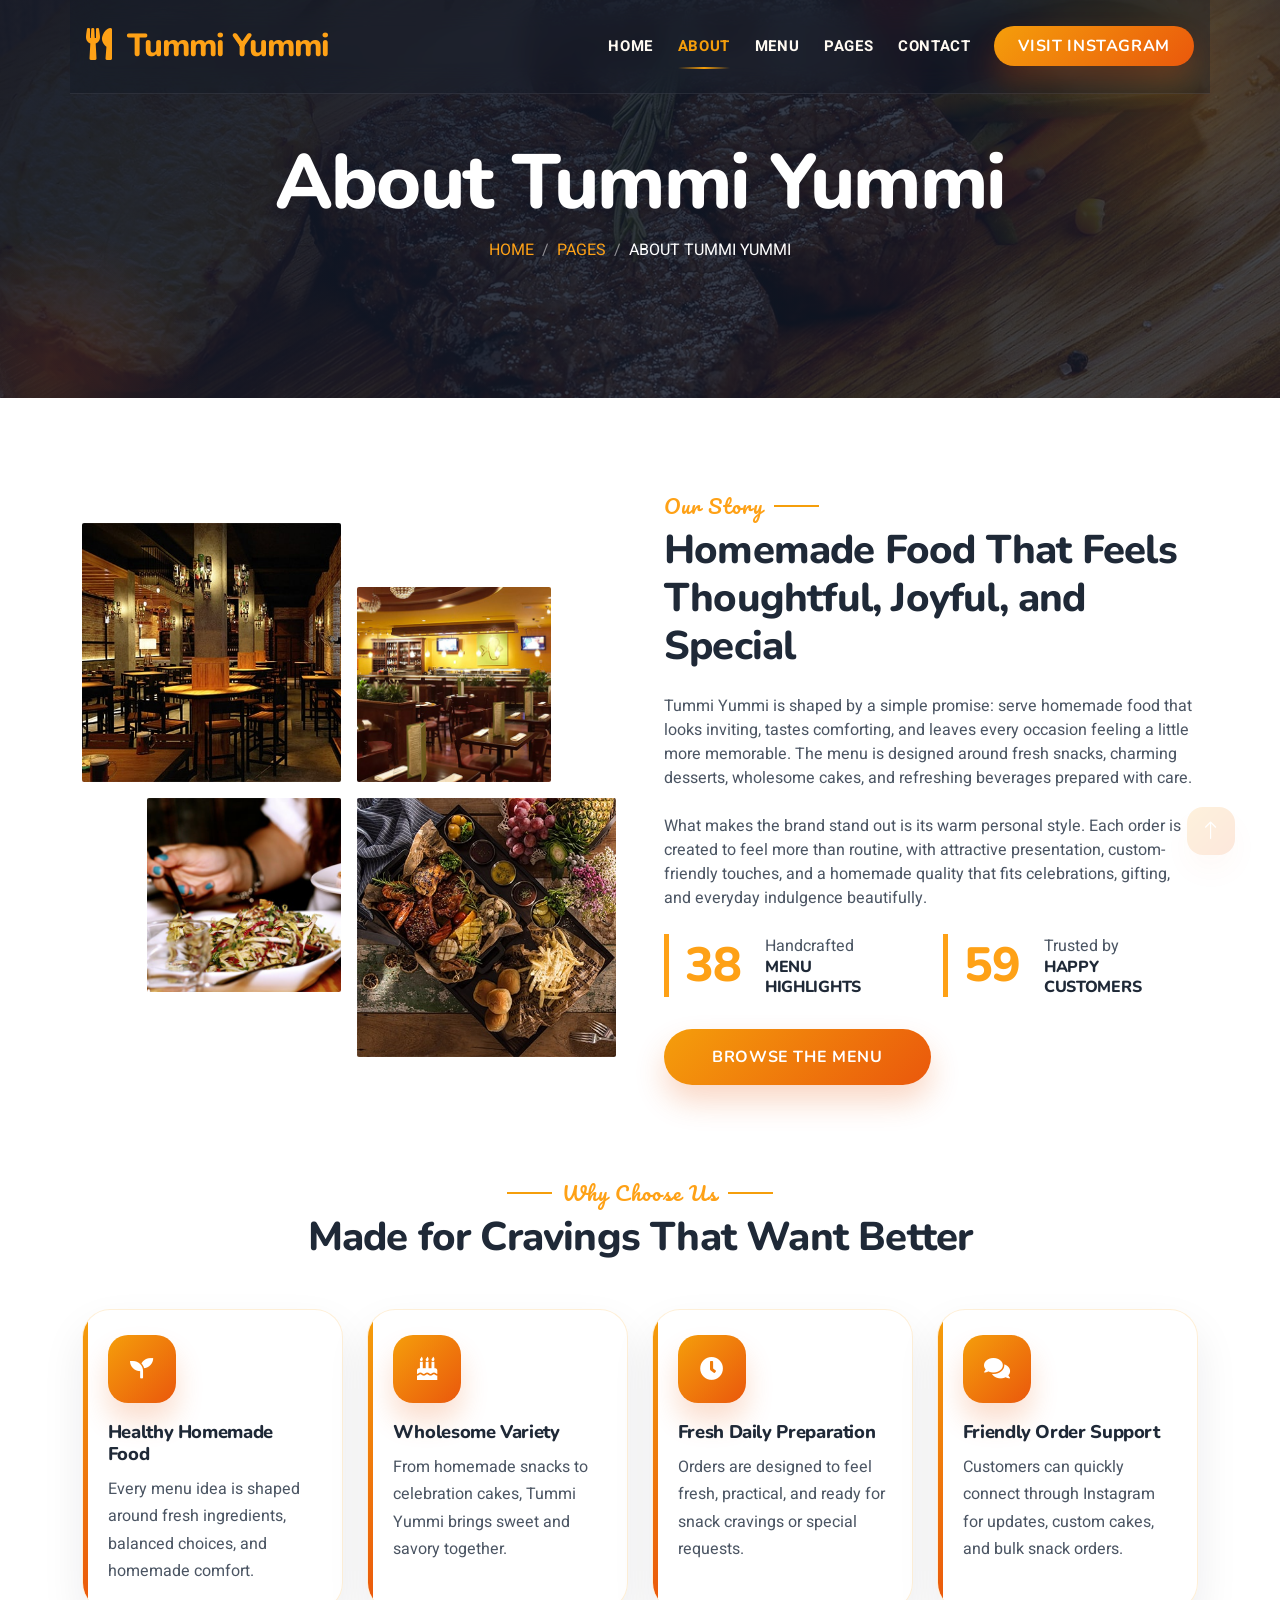
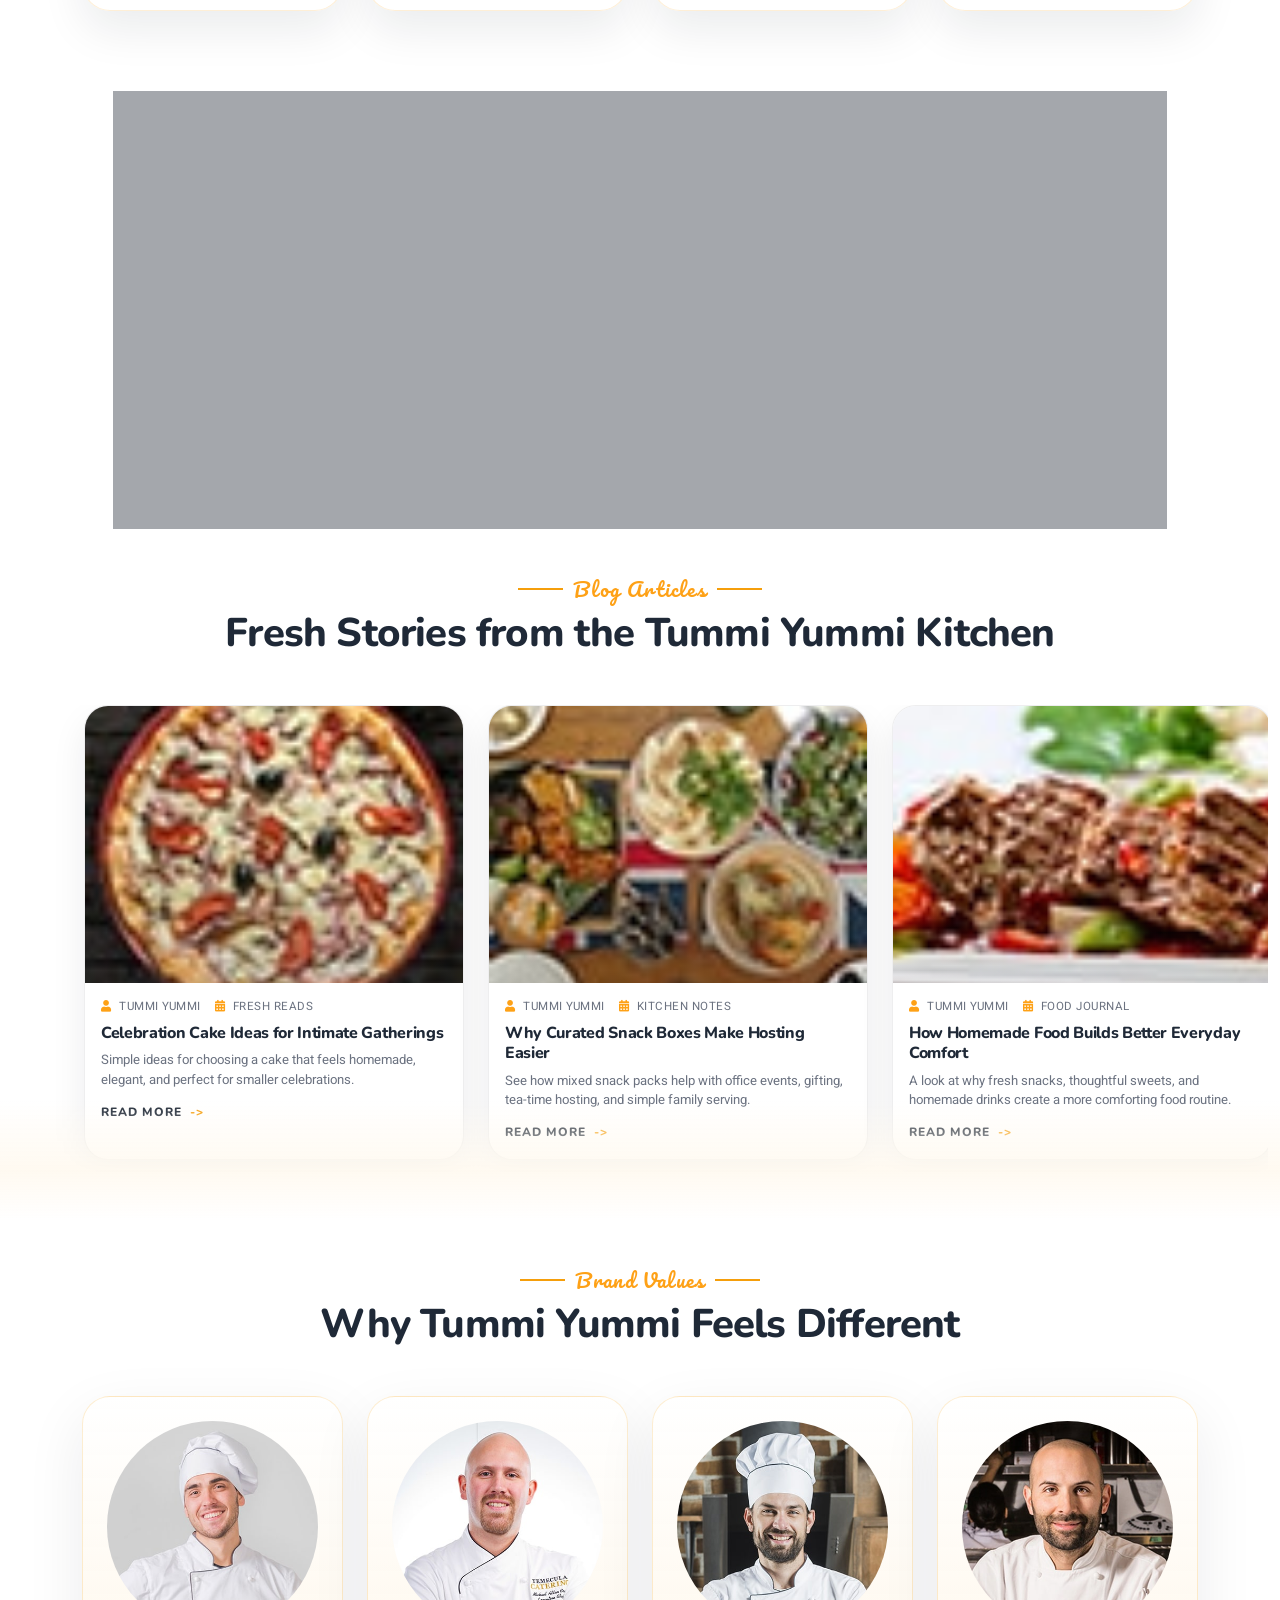
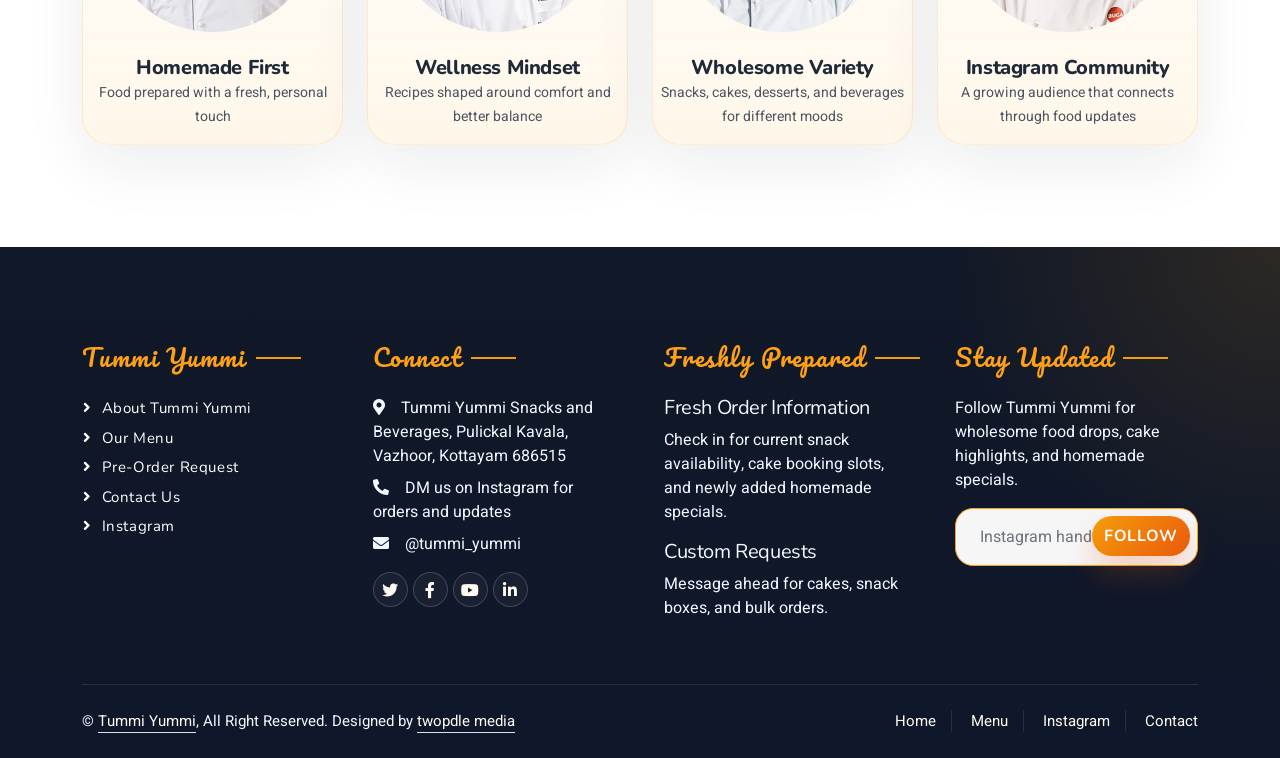
==== about.html @ 3600ad19 "first committttt" ====
<!DOCTYPE html>
<html lang="en">

<head>
    <meta charset="utf-8">
    <meta name="google-site-verification" content="vwtyDgSD_BCzmoB4q0GLX1WYpSVao-8hkB_82YYfafU" />
    <title>About Tummi Yummi | Healthy Homemade Food</title>
    <meta content="width=device-width, initial-scale=1.0" name="viewport">
    <meta content="Tummi Yummi, about, homemade snacks, wholesome cakes, desserts, beverages" name="keywords">
    <meta content="Learn more about Tummi Yummi and its focus on healthy homemade snacks, wholesome cakes, desserts, and beverages." name="description">

    <!-- Favicon -->
    <link href="img/favicon.ico" rel="icon">

    <!-- Google Web Fonts -->
    <link rel="preconnect" href="https://fonts.googleapis.com">
    <link rel="preconnect" href="https://fonts.gstatic.com" crossorigin>
    <link href="https://fonts.googleapis.com/css2?family=Heebo:wght@400;500;600&family=Nunito:wght@600;700;800&family=Pacifico&display=swap" rel="stylesheet">

    <!-- Icon Font Stylesheet -->
    <link href="https://cdnjs.cloudflare.com/ajax/libs/font-awesome/5.10.0/css/all.min.css" rel="stylesheet">
    <link href="https://cdn.jsdelivr.net/npm/bootstrap-icons@1.4.1/font/bootstrap-icons.css" rel="stylesheet">

    <!-- Libraries Stylesheet -->
    <link href="lib/animate/animate.min.css" rel="stylesheet">
    <link href="lib/tempusdominus/css/tempusdominus-bootstrap-4.min.css" rel="stylesheet" />

    <!-- Customized Bootstrap Stylesheet -->
    <link href="css/bootstrap.min.css" rel="stylesheet">

    <!-- Template Stylesheet -->
    <link href="css/style.css" rel="stylesheet">
</head>

<body>
    <div class="container-fluid bg-white p-0">
        <!-- Spinner Start -->
        <div id="spinner" class="show bg-white position-fixed translate-middle w-100 vh-100 top-50 start-50 d-flex align-items-center justify-content-center">
            <div class="spinner-border text-primary" style="width: 3rem; height: 3rem;" role="status">
                <span class="sr-only">Loading...</span>
            </div>
        </div>
        <!-- Spinner End -->


        <!-- Navbar & Hero Start -->
        <div class="container-fluid p-0">
            <div class="container position-relative p-0">
                <nav class="navbar navbar-expand-lg navbar-dark bg-dark p-3 py-lg-0">
                    <a href="" class="navbar-brand p-0">
                        <h1 class="text-primary m-0"><i class="fa fa-utensils me-3"></i>Tummi Yummi</h1>
                        <!-- <img src="img/logo.png" alt="Logo"> -->
                    </a>
                    <button class="navbar-toggler" type="button" data-bs-toggle="collapse" data-bs-target="#navbarCollapse">
                        <span class="fa fa-bars"></span>
                    </button>
                    <div class="collapse navbar-collapse" id="navbarCollapse">
                        <div class="navbar-nav ms-auto py-0 pe-4">
                            <a href="index.html" class="nav-item nav-link">Home</a>
                            <a href="about.html" class="nav-item nav-link active">About</a>
                            <a href="menu.html" class="nav-item nav-link">Menu</a>
                            <div class="nav-item dropdown">
                                <a href="#" class="nav-link dropdown-toggle" data-bs-toggle="dropdown">Pages</a>
                                <div class="dropdown-menu m-0">
                                    <a href="booking.html" class="dropdown-item">Pre-Order</a>
                                    <a href="team.html" class="dropdown-item">Brand Values</a>
                                </div>
                            </div>
                            <a href="contact.html" class="nav-item nav-link">Contact</a>
                        </div>
                        <a href="https://www.instagram.com/tummi_yummi/" class="btn btn-primary py-2 px-4">Visit Instagram</a>
                    </div>
                </nav>
            </div>

            <div class="container-fluid py-5 bg-dark hero-header mb-5">
                <div class="container text-center my-5 pt-5 pb-4">
                    <h1 class="display-3 text-white mb-3 animated slideInDown">About Tummi Yummi</h1>
                    <nav aria-label="breadcrumb">
                        <ol class="breadcrumb justify-content-center text-uppercase">
                            <li class="breadcrumb-item"><a href="#">Home</a></li>
                            <li class="breadcrumb-item"><a href="#">Pages</a></li>
                            <li class="breadcrumb-item text-white active" aria-current="page">About Tummi Yummi</li>
                        </ol>
                    </nav>
                </div>
            </div>
        </div>
        <!-- Navbar & Hero End -->


        <!-- About Start -->
        <div class="container-fluid py-5">
            <div class="container">
                <div class="row g-5 align-items-center">
                    <div class="col-lg-6">
                        <div class="row g-3">
                            <div class="col-6 text-start">
                                <img class="img-fluid rounded w-100 wow zoomIn" data-wow-delay="0.1s" src="img/about-1.jpg">
                            </div>
                            <div class="col-6 text-start">
                                <img class="img-fluid rounded w-75 wow zoomIn" data-wow-delay="0.3s" src="img/about-2.jpg" style="margin-top: 25%;">
                            </div>
                            <div class="col-6 text-end">
                                <img class="img-fluid rounded w-75 wow zoomIn" data-wow-delay="0.5s" src="img/about-3.jpg">
                            </div>
                            <div class="col-6 text-end">
                                <img class="img-fluid rounded w-100 wow zoomIn" data-wow-delay="0.7s" src="img/about-4.jpg">
                            </div>
                        </div>
                    </div>
                    <div class="col-lg-6">
                        <h5 class="section-title ff-secondary text-start text-primary fw-normal">Our Story</h5>
                        <h1 class="mb-4">Homemade Food That Feels Thoughtful, Joyful, and Special</h1>
                        <p class="mb-4">Tummi Yummi is shaped by a simple promise: serve homemade food that looks inviting, tastes comforting, and leaves every occasion feeling a little more memorable. The menu is designed around fresh snacks, charming desserts, wholesome cakes, and refreshing beverages prepared with care.</p>
                        <p class="mb-4">What makes the brand stand out is its warm personal style. Each order is created to feel more than routine, with attractive presentation, custom-friendly touches, and a homemade quality that fits celebrations, gifting, and everyday indulgence beautifully.</p>
                        <div class="row g-4 mb-4">
                            <div class="col-sm-6">
                                <div class="d-flex align-items-center border-start border-5 border-primary px-3">
                                    <h1 class="flex-shrink-0 display-5 text-primary mb-0" data-toggle="counter-up">121</h1>
                                    <div class="ps-4">
                                        <p class="mb-0">Handcrafted</p>
                                        <h6 class="text-uppercase mb-0">Menu Highlights</h6>
                                    </div>
                                </div>
                            </div>
                            <div class="col-sm-6">
                                <div class="d-flex align-items-center border-start border-5 border-primary px-3">
                                    <h1 class="flex-shrink-0 display-5 text-primary mb-0" data-toggle="counter-up">186</h1>
                                    <div class="ps-4">
                                        <p class="mb-0">Trusted by</p>
                                        <h6 class="text-uppercase mb-0">Happy Customers</h6>
                                    </div>
                                </div>
                            </div>
                        </div>
                        <a class="btn btn-primary py-3 px-5 mt-2" href="menu.html">Browse the Menu</a>
                    </div>
                </div>
            </div>
        </div>
        <!-- About End -->

        <!-- Why Choose Us Start -->
        <div class="container-fluid py-5 why-choose-section">
            <div class="container">
                <div class="text-center wow fadeInUp" data-wow-delay="0.1s">
                    <h5 class="section-title ff-secondary text-center text-primary fw-normal">Why Choose Us</h5>
                    <h1 class="mb-5">Made for Cravings That Want Better</h1>
                </div>
                <div class="row g-4">
                    <div class="col-lg-3 col-sm-6 wow fadeInUp" data-wow-delay="0.1s">
                        <div class="why-choose-card h-100">
                            <div class="why-choose-icon">
                                <i class="fa fa-seedling"></i>
                            </div>
                            <div class="why-choose-content">
                                <h5>Healthy Homemade Food</h5>
                                <p>Every menu idea is shaped around fresh ingredients, balanced choices, and homemade comfort.</p>
                            </div>
                        </div>
                    </div>
                    <div class="col-lg-3 col-sm-6 wow fadeInUp" data-wow-delay="0.3s">
                        <div class="why-choose-card h-100">
                            <div class="why-choose-icon">
                                <i class="fa fa-birthday-cake"></i>
                            </div>
                            <div class="why-choose-content">
                                <h5>Wholesome Variety</h5>
                                <p>From homemade snacks to celebration cakes, Tummi Yummi brings sweet and savory together.</p>
                            </div>
                        </div>
                    </div>
                    <div class="col-lg-3 col-sm-6 wow fadeInUp" data-wow-delay="0.5s">
                        <div class="why-choose-card h-100">
                            <div class="why-choose-icon">
                                <i class="fa fa-clock"></i>
                            </div>
                            <div class="why-choose-content">
                                <h5>Fresh Daily Preparation</h5>
                                <p>Orders are designed to feel fresh, practical, and ready for snack cravings or special requests.</p>
                            </div>
                        </div>
                    </div>
                    <div class="col-lg-3 col-sm-6 wow fadeInUp" data-wow-delay="0.7s">
                        <div class="why-choose-card h-100">
                            <div class="why-choose-icon">
                                <i class="fa fa-comments"></i>
                            </div>
                            <div class="why-choose-content">
                                <h5>Friendly Order Support</h5>
                                <p>Customers can quickly connect through Instagram for updates, custom cakes, and bulk snack orders.</p>
                            </div>
                        </div>
                    </div>
                </div>
            </div>
        </div>
        <!-- Why Choose Us End -->

        <!-- Special Combo Start -->
        <div class="container-fluid combo-spotlight py-5">
            <div class="container py-5">
                <div class="combo-spotlight-panel text-center wow fadeInUp" data-wow-delay="0.1s">
                    <span class="combo-kicker">Special Kombo Pack</span>
                    <h2>Special Combo Offers</h2>
                    <p>Discover curated homemade combo offers with snacks, desserts, and refreshing pairings designed for easier ordering, better value, and beautifully served sharing moments.</p>
                    <div class="combo-actions">
                        <a class="btn btn-primary py-3 px-5" href="booking.html">Shop Combo Packs</a>
                        <a class="btn combo-outline-btn py-3 px-5" href="menu.html">Explore Menu</a>
                    </div>
                </div>
            </div>
        </div>
        <!-- Special Combo End -->

        <!-- Blog Start -->
        <div class="container-fluid py-5 blog-showcase">
            <div class="container">
                <div class="text-center wow fadeInUp" data-wow-delay="0.1s">
                    <h5 class="section-title ff-secondary text-center text-primary fw-normal">Blog Articles</h5>
                    <h1 class="mb-5">Fresh Stories from the Tummi Yummi Kitchen</h1>
                </div>
            </div>
            <div class="blog-scroll wow fadeInUp" data-wow-delay="0.1s">
                <div class="blog-scroll-track">
                    <div class="blog-scroll-item">
                        <article class="blog-card">
                            <div class="blog-card-media">
                                <img src="img/menu-7.jpg" alt="Celebration cake ideas">
                            </div>
                            <div class="blog-card-content">
                                <div class="blog-meta">
                                    <span><i class="fa fa-user text-primary me-2"></i>Tummi Yummi</span>
                                    <span><i class="fa fa-calendar-alt text-primary me-2"></i>Fresh Reads</span>
                                </div>
                                <h3>Celebration Cake Ideas for Intimate Gatherings</h3>
                                <p>Simple ideas for choosing a cake that feels homemade, elegant, and perfect for smaller celebrations.</p>
                                <a href="contact.html">Read More</a>
                            </div>
                        </article>
                    </div>
                    <div class="blog-scroll-item">
                        <article class="blog-card">
                            <div class="blog-card-media">
                                <img src="img/menu-5.jpg" alt="Snack box inspiration">
                            </div>
                            <div class="blog-card-content">
                                <div class="blog-meta">
                                    <span><i class="fa fa-user text-primary me-2"></i>Tummi Yummi</span>
                                    <span><i class="fa fa-calendar-alt text-primary me-2"></i>Kitchen Notes</span>
                                </div>
                                <h3>Why Curated Snack Boxes Make Hosting Easier</h3>
                                <p>See how mixed snack packs help with office events, gifting, tea-time hosting, and simple family serving.</p>
                                <a href="booking.html">Read More</a>
                            </div>
                        </article>
                    </div>
                    <div class="blog-scroll-item">
                        <article class="blog-card">
                            <div class="blog-card-media">
                                <img src="img/menu-8.jpg" alt="Homemade food inspiration">
                            </div>
                            <div class="blog-card-content">
                                <div class="blog-meta">
                                    <span><i class="fa fa-user text-primary me-2"></i>Tummi Yummi</span>
                                    <span><i class="fa fa-calendar-alt text-primary me-2"></i>Food Journal</span>
                                </div>
                                <h3>How Homemade Food Builds Better Everyday Comfort</h3>
                                <p>A look at why fresh snacks, thoughtful sweets, and homemade drinks create a more comforting food routine.</p>
                                <a href="about.html">Read More</a>
                            </div>
                        </article>
                    </div>
                    <div class="blog-scroll-item">
                        <article class="blog-card">
                            <div class="blog-card-media">
                                <img src="img/menu-1.jpg" alt="Tea time snack ideas">
                            </div>
                            <div class="blog-card-content">
                                <div class="blog-meta">
                                    <span><i class="fa fa-user text-primary me-2"></i>Tummi Yummi</span>
                                    <span><i class="fa fa-calendar-alt text-primary me-2"></i>Tea Journal</span>
                                </div>
                                <h3>Tea-Time Snacks That Feel Homemade and Special</h3>
                                <p>Favorite snack ideas for evening cravings, light sharing, and simple homemade hosting.</p>
                                <a href="menu.html">Read More</a>
                            </div>
                        </article>
                    </div>
                    <div class="blog-scroll-item">
                        <article class="blog-card">
                            <div class="blog-card-media">
                                <img src="img/menu-3.jpg" alt="Dessert cup serving ideas">
                            </div>
                            <div class="blog-card-content">
                                <div class="blog-meta">
                                    <span><i class="fa fa-user text-primary me-2"></i>Tummi Yummi</span>
                                    <span><i class="fa fa-calendar-alt text-primary me-2"></i>Sweet Notes</span>
                                </div>
                                <h3>Serving Dessert Cups with a More Elegant Presentation</h3>
                                <p>Easy presentation ideas that make dessert cups feel polished for parties and gifting.</p>
                                <a href="contact.html">Read More</a>
                            </div>
                        </article>
                    </div>
                    <div class="blog-scroll-item">
                        <article class="blog-card">
                            <div class="blog-card-media">
                                <img src="img/menu-4.jpg" alt="Custom order planning">
                            </div>
                            <div class="blog-card-content">
                                <div class="blog-meta">
                                    <span><i class="fa fa-user text-primary me-2"></i>Tummi Yummi</span>
                                    <span><i class="fa fa-calendar-alt text-primary me-2"></i>Order Guide</span>
                                </div>
                                <h3>How to Plan a Custom Snack or Cake Order Smoothly</h3>
                                <p>What to share before ordering so flavors, quantities, and presentation all come together easily.</p>
                                <a href="booking.html">Read More</a>
                            </div>
                        </article>
                    </div>
                </div>
            </div>
        </div>
        <!-- Blog End -->


        <!-- Team Start -->
        <div class="container-fluid pt-5 pb-3">
            <div class="container">
                <div class="text-center wow fadeInUp" data-wow-delay="0.1s">
                    <h5 class="section-title ff-secondary text-center text-primary fw-normal">Brand Values</h5>
                    <h1 class="mb-5">Why Tummi Yummi Feels Different</h1>
                </div>
                <div class="row g-4">
                    <div class="col-lg-3 col-md-6 wow fadeInUp" data-wow-delay="0.1s">
                        <div class="team-item text-center rounded overflow-hidden">
                            <div class="rounded-circle overflow-hidden m-4">
                                <img class="img-fluid" src="img/team-1.jpg" alt="">
                            </div>
                            <h5 class="mb-0">Homemade First</h5>
                            <small>Food prepared with a fresh, personal touch</small>
                            <div class="d-flex justify-content-center mt-3">
                            <a class="btn btn-square btn-primary mx-1" href="https://www.instagram.com/tummi_yummi/"><i class="fab fa-facebook-f"></i></a>
                            <a class="btn btn-square btn-primary mx-1" href="https://www.instagram.com/tummi_yummi/"><i class="fab fa-twitter"></i></a>
                            <a class="btn btn-square btn-primary mx-1" href="https://www.instagram.com/tummi_yummi/"><i class="fab fa-instagram"></i></a>
                            </div>
                        </div>
                    </div>
                    <div class="col-lg-3 col-md-6 wow fadeInUp" data-wow-delay="0.3s">
                        <div class="team-item text-center rounded overflow-hidden">
                            <div class="rounded-circle overflow-hidden m-4">
                                <img class="img-fluid" src="img/team-2.jpg" alt="">
                            </div>
                            <h5 class="mb-0">Wellness Mindset</h5>
                            <small>Recipes shaped around comfort and better balance</small>
                            <div class="d-flex justify-content-center mt-3">
                            <a class="btn btn-square btn-primary mx-1" href="https://www.instagram.com/tummi_yummi/"><i class="fab fa-facebook-f"></i></a>
                            <a class="btn btn-square btn-primary mx-1" href="https://www.instagram.com/tummi_yummi/"><i class="fab fa-twitter"></i></a>
                            <a class="btn btn-square btn-primary mx-1" href="https://www.instagram.com/tummi_yummi/"><i class="fab fa-instagram"></i></a>
                            </div>
                        </div>
                    </div>
                    <div class="col-lg-3 col-md-6 wow fadeInUp" data-wow-delay="0.5s">
                        <div class="team-item text-center rounded overflow-hidden">
                            <div class="rounded-circle overflow-hidden m-4">
                                <img class="img-fluid" src="img/team-3.jpg" alt="">
                            </div>
                            <h5 class="mb-0">Wholesome Variety</h5>
                            <small>Snacks, cakes, desserts, and beverages for different moods</small>
                            <div class="d-flex justify-content-center mt-3">
                            <a class="btn btn-square btn-primary mx-1" href="https://www.instagram.com/tummi_yummi/"><i class="fab fa-facebook-f"></i></a>
                            <a class="btn btn-square btn-primary mx-1" href="https://www.instagram.com/tummi_yummi/"><i class="fab fa-twitter"></i></a>
                            <a class="btn btn-square btn-primary mx-1" href="https://www.instagram.com/tummi_yummi/"><i class="fab fa-instagram"></i></a>
                            </div>
                        </div>
                    </div>
                    <div class="col-lg-3 col-md-6 wow fadeInUp" data-wow-delay="0.7s">
                        <div class="team-item text-center rounded overflow-hidden">
                            <div class="rounded-circle overflow-hidden m-4">
                                <img class="img-fluid" src="img/team-4.jpg" alt="">
                            </div>
                            <h5 class="mb-0">Instagram Community</h5>
                            <small>A growing audience that connects through food updates</small>
                            <div class="d-flex justify-content-center mt-3">
                            <a class="btn btn-square btn-primary mx-1" href="https://www.instagram.com/tummi_yummi/"><i class="fab fa-facebook-f"></i></a>
                            <a class="btn btn-square btn-primary mx-1" href="https://www.instagram.com/tummi_yummi/"><i class="fab fa-twitter"></i></a>
                            <a class="btn btn-square btn-primary mx-1" href="https://www.instagram.com/tummi_yummi/"><i class="fab fa-instagram"></i></a>
                            </div>
                        </div>
                    </div>
                </div>
            </div>
        </div>
        <!-- Team End -->
        

        <!-- Footer Start -->
        <div class="container-fluid bg-dark text-light footer pt-5 mt-5 wow fadeIn" data-wow-delay="0.1s">
            <div class="container py-5">
                <div class="row g-5">
                    <div class="col-lg-3 col-md-6">
                        <h4 class="section-title ff-secondary text-start text-primary fw-normal mb-4">Tummi Yummi</h4>
                        <a class="btn btn-link" href="about.html">About Tummi Yummi</a>
                        <a class="btn btn-link" href="menu.html">Our Menu</a>
                        <a class="btn btn-link" href="booking.html">Pre-Order Request</a>
                        <a class="btn btn-link" href="contact.html">Contact Us</a>
                        <a class="btn btn-link" href="https://www.instagram.com/tummi_yummi/">Instagram</a>
                    </div>
                    <div class="col-lg-3 col-md-6">
                        <h4 class="section-title ff-secondary text-start text-primary fw-normal mb-4">Connect</h4>
                        <p class="mb-2"><i class="fa fa-map-marker-alt me-3"></i>Tummi Yummi Snacks and Beverages, Pulickal Kavala, Vazhoor, Kottayam 686515</p>
                        <p class="mb-2"><i class="fa fa-phone-alt me-3"></i>DM us on Instagram for orders and updates</p>
                        <p class="mb-2"><i class="fa fa-envelope me-3"></i>@tummi_yummi</p>
                        <div class="d-flex pt-2">
                            <a class="btn btn-outline-light btn-social" href=""><i class="fab fa-twitter"></i></a>
                            <a class="btn btn-outline-light btn-social" href=""><i class="fab fa-facebook-f"></i></a>
                            <a class="btn btn-outline-light btn-social" href=""><i class="fab fa-youtube"></i></a>
                            <a class="btn btn-outline-light btn-social" href=""><i class="fab fa-linkedin-in"></i></a>
                        </div>
                    </div>
                    <div class="col-lg-3 col-md-6">
                        <h4 class="section-title ff-secondary text-start text-primary fw-normal mb-4">Freshly Prepared</h4>
                        <h5 class="text-light fw-normal">Fresh Order Information</h5>
                        <p>Check in for current snack availability, cake booking slots, and newly added homemade specials.</p>
                        <h5 class="text-light fw-normal">Custom Requests</h5>
                        <p>Message ahead for cakes, snack boxes, and bulk orders.</p>
                    </div>
                    <div class="col-lg-3 col-md-6">
                        <h4 class="section-title ff-secondary text-start text-primary fw-normal mb-4">Stay Updated</h4>
                        <p>Follow Tummi Yummi for wholesome food drops, cake highlights, and homemade specials.</p>
                        <div class="position-relative mx-auto" style="max-width: 400px;">
                            <input class="form-control border-primary w-100 py-3 ps-4 pe-5" type="text" placeholder="Instagram handle">
                            <button type="button" class="btn btn-primary py-2 position-absolute top-0 end-0 mt-2 me-2">Follow</button>
                        </div>
                    </div>
                </div>
            </div>
            <div class="container">
                <div class="copyright">
                    <div class="row">
                        <div class="col-md-6 text-center text-md-start mb-3 mb-md-0">
                            &copy; <a class="border-bottom" href="#">Tummi Yummi</a>, All Right Reserved. 
							
							<!--/*** The author’s attribution link below must remain intact on your website. ***/-->
                            <!--/*** If you wish to remove this credit link, please purchase the Pro Version from https://htmlcodex.com . ***/-->
                            Designed by <a class="border-bottom" href="#">twopdle media</a>
                        </div>
                        <div class="col-md-6 text-center text-md-end">
                            <div class="footer-menu">
                                <a href="index.html">Home</a>
                                <a href="menu.html">Menu</a>
                                <a href="https://www.instagram.com/tummi_yummi/">Instagram</a>
                                <a href="contact.html">Contact</a>
                            </div>
                        </div>
                    </div>
                </div>
            </div>
        </div>
        <!-- Footer End -->


        <!-- Back to Top -->
        <a href="#" class="btn btn-lg btn-primary btn-lg-square back-to-top"><i class="bi bi-arrow-up"></i></a>
    </div>

    <!-- JavaScript Libraries -->
    <script src="https://code.jquery.com/jquery-3.4.1.min.js"></script>
    <script src="https://cdn.jsdelivr.net/npm/bootstrap@5.0.0/dist/js/bootstrap.bundle.min.js"></script>
    <script src="lib/wow/wow.min.js"></script>
    <script src="lib/easing/easing.min.js"></script>
    <script src="lib/waypoints/waypoints.min.js"></script>
    <script src="lib/counterup/counterup.min.js"></script>
    <script src="lib/tempusdominus/js/moment.min.js"></script>
    <script src="lib/tempusdominus/js/moment-timezone.min.js"></script>
    <script src="lib/tempusdominus/js/tempusdominus-bootstrap-4.min.js"></script>

    <!-- Template Javascript -->
    <script src="js/main.js"></script>
</body>

</html>
---- css/style.css ----
/********** Template CSS **********/
:root {
    --primary: #f59e0b;
    --primary-dark: #d97706;
    --secondary: #ea580c;
    --light: #fffaf2;
    --dark: #111827;
    --surface: #ffffff;
    --surface-soft: #fff6e7;
    --text: #4b5563;
    --heading: #1f2937;
    --border-soft: rgba(245, 158, 11, .18);
    --shadow-soft: 0 20px 60px rgba(17, 24, 39, .08);
    --shadow-card: 0 18px 45px rgba(17, 24, 39, .10);
}

body {
    font-family: 'Heebo', sans-serif;
    color: var(--text);
    background:
        radial-gradient(circle at top left, rgba(245, 158, 11, .10), transparent 28%),
        radial-gradient(circle at top right, rgba(234, 88, 12, .08), transparent 24%),
        linear-gradient(180deg, #fffdf8 0%, #fff9ef 100%);
}

h1, h2, h3, h4, h5, h6 {
    font-family: 'Nunito', sans-serif;
    color: var(--heading);
    letter-spacing: -.02em;
}

a {
    text-decoration: none;
}

.ff-secondary {
    font-family: 'Pacifico', cursive;
}

.fw-medium {
    font-weight: 600 !important;
}

.fw-semi-bold {
    font-weight: 700 !important;
}

.back-to-top {
    position: fixed;
    display: none;
    right: 45px;
    bottom: 45px;
    z-index: 99;
    border-radius: 18px;
    box-shadow: var(--shadow-card);
}

/*** Spinner ***/
#spinner {
    opacity: 0;
    visibility: hidden;
    transition: opacity .5s ease-out, visibility 0s linear .5s;
    z-index: 99999;
}

#spinner.show {
    transition: opacity .5s ease-out, visibility 0s linear 0s;
    visibility: visible;
    opacity: 1;
}


/*** Button ***/
.btn {
    font-family: 'Nunito', sans-serif;
    font-weight: 700;
    text-transform: uppercase;
    letter-spacing: .04em;
    transition: .35s ease;
    border-radius: 999px;
}

.btn.btn-primary,
.btn.btn-secondary {
    color: #FFFFFF;
    border: none;
    background: linear-gradient(135deg, var(--primary) 0%, var(--secondary) 100%);
    box-shadow: 0 16px 30px rgba(234, 88, 12, .24);
}

.btn.btn-primary:hover,
.btn.btn-secondary:hover {
    color: #FFFFFF;
    transform: translateY(-2px);
    box-shadow: 0 22px 36px rgba(234, 88, 12, .30);
}

.btn-square {
    width: 38px;
    height: 38px;
}

.btn-sm-square {
    width: 32px;
    height: 32px;
}

.btn-lg-square {
    width: 48px;
    height: 48px;
}

.btn-square,
.btn-sm-square,
.btn-lg-square {
    padding: 0;
    display: flex;
    align-items: center;
    justify-content: center;
    font-weight: normal;
    border-radius: 16px;
}


/*** Navbar ***/
.navbar-dark .navbar-brand h1 {
    font-size: 2rem;
    letter-spacing: -.03em;
}

.navbar-dark .navbar-nav .nav-link {
    position: relative;
    margin-left: 25px;
    padding: 35px 0;
    font-size: 15px;
    color: var(--light) !important;
    text-transform: uppercase;
    font-weight: 700;
    letter-spacing: .04em;
    outline: none;
    transition: .5s;
}

.sticky-top.navbar-dark .navbar-nav .nav-link {
    padding: 20px 0;
}

.navbar-dark .navbar-nav .nav-link:hover,
.navbar-dark .navbar-nav .nav-link.active {
    color: var(--primary) !important;
}

.navbar-dark .navbar-nav .nav-link::after {
    position: absolute;
    content: "";
    left: 0;
    bottom: 24px;
    width: 100%;
    height: 2px;
    background: linear-gradient(90deg, transparent, var(--primary), transparent);
    transform: scaleX(0);
    transform-origin: center;
    transition: .35s ease;
}

.navbar-dark .navbar-nav .nav-link:hover::after,
.navbar-dark .navbar-nav .nav-link.active::after {
    transform: scaleX(1);
}

.navbar-dark .dropdown-menu {
    border: 1px solid rgba(255, 255, 255, .08);
    border-radius: 20px;
    padding: 12px;
    background: rgba(17, 24, 39, .94);
    backdrop-filter: blur(18px);
    box-shadow: var(--shadow-card);
}

.navbar-dark .dropdown-item {
    color: rgba(255, 255, 255, .82);
    border-radius: 12px;
    padding: 10px 14px;
    transition: .3s ease;
}

.navbar-dark .dropdown-item:hover,
.navbar-dark .dropdown-item.active {
    background: rgba(245, 158, 11, .16);
    color: #fff;
}

.navbar-dark .navbar-brand img {
    max-height: 60px;
    transition: .5s;
}

.sticky-top.navbar-dark .navbar-brand img {
    max-height: 45px;
}

@media (max-width: 991.98px) {
    .sticky-top.navbar-dark {
        position: relative;
    }

    .navbar-dark {
        background: rgba(17, 24, 39, .94) !important;
        backdrop-filter: blur(16px);
    }

    .navbar-dark .navbar-collapse {
        margin-top: 15px;
        border-top: 1px solid rgba(255, 255, 255, .1);
        padding-top: 12px;
    }

    .navbar-dark .navbar-nav .nav-link,
    .sticky-top.navbar-dark .navbar-nav .nav-link {
        padding: 10px 0;
        margin-left: 0;
    }

    .navbar-dark .navbar-nav .nav-link::after {
        bottom: 2px;
    }

    .navbar-dark .navbar-brand img {
        max-height: 45px;
    }
}

@media (min-width: 992px) {
    .navbar-dark {
        position: absolute;
        width: 100%;
        top: 0;
        left: 0;
        z-index: 999;
        background: rgba(17, 24, 39, .34) !important;
        backdrop-filter: blur(14px);
        border-bottom: 1px solid rgba(255, 255, 255, .08);
        transition: .5s;
    }
    
    .sticky-top.navbar-dark {
        position: fixed;
        padding-left: 45px;
        padding-right: 45px;
        background: rgba(17, 24, 39, .96) !important;
    }
}


/*** Hero Header ***/
.hero-header {
    position: relative;
    overflow: hidden;
    background:
        linear-gradient(135deg, rgba(17, 24, 39, .94), rgba(17, 24, 39, .78)),
        url(../img/bg-hero.jpg);
    background-position: center center;
    background-repeat: no-repeat;
    background-size: cover;
}

.hero-header::before,
.hero-header::after {
    position: absolute;
    content: "";
    border-radius: 999px;
    filter: blur(0);
    opacity: .7;
}

.hero-header::before {
    width: 360px;
    height: 360px;
    top: -120px;
    right: -70px;
    background: radial-gradient(circle, rgba(245, 158, 11, .28) 0%, rgba(245, 158, 11, 0) 70%);
}

.hero-header::after {
    width: 280px;
    height: 280px;
    left: -80px;
    bottom: -110px;
    background: radial-gradient(circle, rgba(234, 88, 12, .20) 0%, rgba(234, 88, 12, 0) 72%);
}

.hero-header .container {
    position: relative;
    z-index: 1;
}

.hero-header h1 {
    font-size: clamp(2.9rem, 6vw, 4.8rem);
    line-height: 1.02;
}

.hero-header p {
    font-size: 1.08rem;
    max-width: 580px;
}

.hero-header img {
    animation: imgRotate 50s linear infinite;
    filter: drop-shadow(0 30px 55px rgba(0, 0, 0, .28));
}

@keyframes imgRotate { 
    100% { 
        transform: rotate(360deg); 
    } 
}

.breadcrumb-item + .breadcrumb-item::before {
    color: rgba(255, 255, 255, .5);
}


/*** Section Title ***/
.section-title {
    position: relative;
    display: inline-block;
    letter-spacing: .06em;
}

.section-title::before {
    position: absolute;
    content: "";
    width: 45px;
    height: 2px;
    top: 50%;
    left: -55px;
    margin-top: -1px;
    background: var(--primary);
}

.section-title::after {
    position: absolute;
    content: "";
    width: 45px;
    height: 2px;
    top: 50%;
    right: -55px;
    margin-top: -1px;
    background: var(--primary);
}

.section-title.text-start::before,
.section-title.text-end::after {
    display: none;
}

.container-fluid.py-5 {
    position: relative;
}


/*** Food Menu ***/
.nav-pills .nav-item .active {
    border-bottom: 2px solid var(--primary);
}

.nav-pills .nav-link {
    transition: .35s ease;
}

.nav-pills .nav-link:hover {
    transform: translateY(-3px);
}

.tab-class .nav-pills {
    padding: 12px 18px;
    border-radius: 999px;
    background: rgba(255, 255, 255, .9);
    box-shadow: var(--shadow-soft);
}

.tab-content .d-flex.align-items-center {
    background: rgba(255, 255, 255, .92);
    border: 1px solid var(--border-soft);
    border-radius: 22px;
    padding: 18px;
    box-shadow: var(--shadow-soft);
    transition: .35s ease;
}

.tab-content .d-flex.align-items-center:hover {
    transform: translateY(-6px);
    box-shadow: var(--shadow-card);
}

.menu-layout {
    align-items: flex-start;
}

.menu-tab-content {
    min-height: 100%;
}

.menu-filter-panel {
    position: sticky;
    top: 120px;
    padding: 1.5rem;
    border-radius: 28px;
    background: linear-gradient(180deg, rgba(255, 255, 255, .98), rgba(255, 246, 231, .94));
    border: 1px solid rgba(245, 158, 11, .16);
    box-shadow: var(--shadow-soft);
}

.menu-filter-kicker {
    display: inline-block;
    margin-bottom: .65rem;
    color: var(--primary-dark);
    font-family: 'Nunito', sans-serif;
    font-size: .74rem;
    font-weight: 800;
    letter-spacing: .14em;
    text-transform: uppercase;
}

.menu-filter-panel h3 {
    margin-bottom: .65rem;
    font-size: 1.45rem;
}

.menu-filter-panel p {
    margin-bottom: 1.2rem;
    line-height: 1.65;
}

.menu-filter-list {
    display: flex;
    flex-direction: column;
    gap: .8rem;
}

.menu-filter-btn {
    width: 100%;
    padding: .9rem 1rem;
    border: 1px solid rgba(245, 158, 11, .18);
    border-radius: 18px;
    background: rgba(255, 255, 255, .82);
    color: var(--heading);
    font-family: 'Nunito', sans-serif;
    font-size: .95rem;
    font-weight: 800;
    text-align: left;
    transition: .3s ease;
}

.menu-filter-btn:hover,
.menu-filter-btn.active {
    border-color: rgba(245, 158, 11, .45);
    background: linear-gradient(135deg, rgba(245, 158, 11, .14), rgba(234, 88, 12, .10));
    color: var(--primary-dark);
    transform: translateX(4px);
}

.menu-filter-note {
    margin-top: 1.2rem;
    padding-top: 1rem;
    border-top: 1px solid rgba(17, 24, 39, .08);
    color: #6b7280;
    font-size: .92rem;
    line-height: 1.6;
}

.menu-filter-item.is-hidden {
    display: none;
}

.tab-content img.rounded {
    width: 88px !important;
    height: 88px;
    object-fit: cover;
    border-radius: 18px !important;
    border: 3px solid rgba(245, 158, 11, .12);
}

.tab-content h5 span:first-child {
    color: var(--heading);
}


/*** Service ***/
.service-item {
    border: 1px solid var(--border-soft);
    box-shadow: var(--shadow-soft);
    transition: .4s ease;
    background: linear-gradient(180deg, rgba(255, 255, 255, .98), rgba(255, 246, 231, .92));
}

.service-item:hover {
    transform: translateY(-10px);
    box-shadow: var(--shadow-card);
}


/*** Our Services ***/
.our-services {
    position: relative;
    overflow: hidden;
    background: transparent;
}

.our-services::before {
    position: absolute;
    content: "";
    inset: 0;
    background:
        linear-gradient(135deg, rgba(255, 255, 255, .78), transparent 40%),
        radial-gradient(circle at 15% 20%, rgba(245, 158, 11, .06), transparent 18%);
    pointer-events: none;
}

.our-services .container {
    position: relative;
    z-index: 1;
}

.our-services .text-center.mx-auto p {
    font-size: 1.02rem;
    line-height: 1.75;
}

.service-showcase-card {
    position: relative;
    height: 100%;
    padding: 2rem 1.6rem 1.7rem;
    border-radius: 26px;
    border: 1px solid rgba(245, 158, 11, .16);
    background: rgba(255, 255, 255, .88);
    box-shadow: 0 20px 50px rgba(17, 24, 39, .08);
    transition: transform .35s ease, box-shadow .35s ease, border-color .35s ease;
    backdrop-filter: blur(8px);
}

.service-showcase-card::before {
    position: absolute;
    content: "";
    inset: 0;
    border-radius: inherit;
    background:
        linear-gradient(145deg, rgba(245, 158, 11, .10), transparent 44%),
        radial-gradient(circle at top right, rgba(234, 88, 12, .08), transparent 28%);
    pointer-events: none;
}

.service-showcase-card:hover {
    transform: translateY(-10px);
    border-color: rgba(245, 158, 11, .34);
    box-shadow: 0 26px 60px rgba(17, 24, 39, .12);
}

.service-showcase-icon {
    width: 72px;
    height: 72px;
    margin-bottom: 1.35rem;
    display: inline-flex;
    align-items: center;
    justify-content: center;
    border-radius: 22px;
    color: #fff;
    font-size: 1.65rem;
    background: linear-gradient(135deg, var(--primary) 0%, var(--secondary) 100%);
    box-shadow: 0 16px 34px rgba(234, 88, 12, .22);
}

.service-showcase-card h5,
.service-showcase-card p {
    position: relative;
    z-index: 1;
}

.service-showcase-card h5 {
    margin-bottom: .85rem;
    font-size: 1.18rem;
    font-weight: 800;
    line-height: 1.35;
}

.service-showcase-card p {
    margin-bottom: 0;
    color: var(--text);
    line-height: 1.7;
}


/*** Why Choose Us ***/
.why-choose-section {
    background: transparent;
}

.why-choose-card {
    position: relative;
    height: 100%;
    padding: 1.55rem;
    border-radius: 28px;
    background: rgba(255, 255, 255, .96);
    border: 1px solid rgba(245, 158, 11, .16);
    box-shadow: 0 20px 44px rgba(17, 24, 39, .08);
    transition: transform .35s ease, box-shadow .35s ease, border-color .35s ease;
    overflow: hidden;
}

.why-choose-card::before {
    position: absolute;
    content: "";
    inset: 0 auto 0 0;
    width: 5px;
    background: linear-gradient(180deg, var(--primary), var(--secondary));
}

.why-choose-card:hover {
    transform: translateY(-8px);
    border-color: rgba(245, 158, 11, .32);
    box-shadow: 0 26px 52px rgba(17, 24, 39, .12);
}

.why-choose-icon {
    width: 68px;
    height: 68px;
    margin-bottom: 1.15rem;
    display: inline-flex;
    align-items: center;
    justify-content: center;
    border-radius: 20px;
    color: #fff;
    font-size: 1.45rem;
    background: linear-gradient(135deg, var(--primary) 0%, var(--secondary) 100%);
    box-shadow: 0 18px 28px rgba(234, 88, 12, .20);
}

.why-choose-content h5 {
    margin-bottom: .7rem;
    font-size: 1.15rem;
    font-weight: 800;
}

.why-choose-content p {
    margin-bottom: 0;
    line-height: 1.7;
    color: var(--text);
}


/*** Testimonial ***/
.testimonial-slider {
    position: relative;
    overflow-x: auto;
    width: 100%;
    padding: 6px 0 12px;
    scrollbar-width: none;
    -ms-overflow-style: none;
    scroll-behavior: auto;
    touch-action: pan-y;
    mask-image: linear-gradient(to right, transparent, #000 8%, #000 92%, transparent);
}

.testimonial-track {
    display: flex;
    gap: 28px;
    width: max-content;
}

.testimonial-slider.is-auto-scrolling {
    cursor: grab;
}

.testimonial-slider.is-auto-scrolling:hover,
.testimonial-slider.is-dragging {
    cursor: grabbing;
}

.testimonial-slide {
    flex: 0 0 300px;
    width: 300px;
    min-width: 300px;
}

.testimonial-item {
    position: relative;
    overflow: hidden;
    height: 100%;
    border: 1px solid rgba(17, 24, 39, .08);
    border-top: 4px solid var(--primary);
    box-shadow: 0 18px 38px rgba(17, 24, 39, .08);
    background: linear-gradient(180deg, #ffffff 0%, #fffdf8 100%);
    transition: .4s ease;
}

.testimonial-item .p-4.p-lg-5 {
    padding: 1.6rem !important;
}

.testimonial-item::before {
    position: absolute;
    content: "";
    inset: 0;
    background:
        radial-gradient(circle at top left, rgba(245, 158, 11, .10), transparent 34%),
        linear-gradient(135deg, rgba(245, 158, 11, .05), transparent 50%);
    pointer-events: none;
}

.testimonial-item:hover {
    transform: translateY(-8px);
    box-shadow: 0 24px 48px rgba(17, 24, 39, .13);
}

.testimonial-quote-mark {
    width: 54px;
    height: 54px;
    margin-bottom: 20px;
    display: inline-flex;
    align-items: center;
    justify-content: center;
    border-radius: 18px;
    color: var(--primary);
    font-size: 1.2rem;
    background: linear-gradient(180deg, rgba(245, 158, 11, .16), rgba(245, 158, 11, .08));
    border: 1px solid rgba(245, 158, 11, .14);
    box-shadow: inset 0 1px 0 rgba(255, 255, 255, .7);
}

.testimonial-item p {
    position: relative;
    z-index: 1;
    min-height: 132px;
    margin-bottom: 1.25rem !important;
    font-size: .93rem;
    line-height: 1.72;
    word-break: break-word;
    overflow-wrap: anywhere;
    color: var(--text);
}

.testimonial-meta {
    position: relative;
    z-index: 1;
    display: flex;
    align-items: center;
    gap: 16px;
    margin-top: auto;
    padding-top: 14px;
    border-top: 1px solid rgba(17, 24, 39, .08);
}

.testimonial-badge {
    width: 48px;
    height: 48px;
    flex: 0 0 48px;
    display: inline-flex;
    align-items: center;
    justify-content: center;
    border-radius: 15px;
    font-family: 'Nunito', sans-serif;
    font-weight: 800;
    letter-spacing: .05em;
    color: #fff;
    background: linear-gradient(135deg, var(--primary) 0%, var(--secondary) 100%);
    box-shadow: 0 16px 26px rgba(234, 88, 12, .20);
}

.testimonial-meta h5 {
    color: var(--heading);
    font-size: 1.02rem;
    font-weight: 800;
}

.testimonial-meta small {
    color: #6b7280;
    font-size: .72rem;
    text-transform: uppercase;
    letter-spacing: .12em;
}

.testimonial-slider::-webkit-scrollbar {
    display: none;
}

@media (max-width: 991.98px) {
    .testimonial-track {
        gap: 22px;
    }

    .testimonial-slide {
        min-width: 320px;
    }

    .testimonial-item .p-4.p-lg-5 {
        padding: 1.75rem !important;
    }

    .testimonial-item p {
        min-height: auto;
    }
}

@media (max-width: 575.98px) {
    .testimonial-slider {
        mask-image: none;
    }

    .testimonial-track {
        padding-bottom: 10px;
        scroll-snap-type: x mandatory;
    }

    .testimonial-slide {
        min-width: 84vw;
        scroll-snap-align: start;
    }

    .testimonial-item p {
        font-size: .97rem;
        line-height: 1.75;
        min-height: auto;
    }
}


/*** Youtube Video ***/
.video {
    position: relative;
    height: 100%;
    min-height: 500px;
    overflow: hidden;
    border-radius: 28px 0 0 28px;
    background: linear-gradient(rgba(17, 24, 39, .25), rgba(17, 24, 39, .25)), url(../img/video.jpg);
    background-position: center center;
    background-repeat: no-repeat;
    background-size: cover;
}

.video::after {
    position: absolute;
    content: "";
    inset: 0;
    background: linear-gradient(180deg, rgba(245, 158, 11, .10), rgba(17, 24, 39, .25));
}

.video .btn-play {
    position: absolute;
    z-index: 3;
    top: 50%;
    left: 50%;
    transform: translateX(-50%) translateY(-50%);
    box-sizing: content-box;
    display: block;
    width: 32px;
    height: 44px;
    border-radius: 50%;
    border: none;
    outline: none;
    padding: 18px 20px 18px 28px;
}

.video .btn-play:before {
    content: "";
    position: absolute;
    z-index: 0;
    left: 50%;
    top: 50%;
    transform: translateX(-50%) translateY(-50%);
    display: block;
    width: 100px;
    height: 100px;
    background: var(--primary);
    border-radius: 50%;
    animation: pulse-border 1500ms ease-out infinite;
}

.video .btn-play:after {
    content: "";
    position: absolute;
    z-index: 1;
    left: 50%;
    top: 50%;
    transform: translateX(-50%) translateY(-50%);
    display: block;
    width: 100px;
    height: 100px;
    background: var(--primary);
    border-radius: 50%;
    transition: all 200ms;
    box-shadow: 0 18px 35px rgba(245, 158, 11, .40);
}

.video .btn-play img {
    position: relative;
    z-index: 3;
    max-width: 100%;
    width: auto;
    height: auto;
}

.video .btn-play span {
    display: block;
    position: relative;
    z-index: 3;
    width: 0;
    height: 0;
    border-left: 32px solid var(--dark);
    border-top: 22px solid transparent;
    border-bottom: 22px solid transparent;
}

@keyframes pulse-border {
    0% {
        transform: translateX(-50%) translateY(-50%) translateZ(0) scale(1);
        opacity: 1;
    }

    100% {
        transform: translateX(-50%) translateY(-50%) translateZ(0) scale(1.5);
        opacity: 0;
    }
}

#videoModal {
    z-index: 99999;
}

#videoModal .modal-dialog {
    position: relative;
    max-width: 800px;
    margin: 60px auto 0 auto;
}

#videoModal .modal-body {
    position: relative;
    padding: 0px;
}

#videoModal .close {
    position: absolute;
    width: 30px;
    height: 30px;
    right: 0px;
    top: -30px;
    z-index: 999;
    font-size: 30px;
    font-weight: normal;
    color: #FFFFFF;
    background: #000000;
    opacity: 1;
}

.bg-dark.d-flex.align-items-center {
    background: linear-gradient(160deg, #1f2937 0%, #111827 100%) !important;
    border-radius: 0 28px 28px 0;
    box-shadow: var(--shadow-card);
}

.form-control,
.form-select {
    border: 1px solid rgba(255, 255, 255, .14);
    border-radius: 18px;
    background: rgba(255, 255, 255, .96);
    box-shadow: none;
}

.form-control:focus,
.form-select:focus {
    border-color: rgba(245, 158, 11, .55);
    box-shadow: 0 0 0 .25rem rgba(245, 158, 11, .14);
}

.form-floating > label {
    color: #6b7280;
}


/*** Promo Story ***/
.promo-story {
    position: relative;
    background:
        linear-gradient(180deg, #ffffff 0 30%, rgba(17, 24, 39, .84) 30%, rgba(17, 24, 39, .84) 100%),
        linear-gradient(180deg, rgba(17, 24, 39, .70), rgba(17, 24, 39, .70)),
        url(../img/about-3.jpg);
    background-position: center center, center center, center bottom;
    background-size: cover;
    overflow: hidden;
}

.menu-section {
    padding-top: 3rem !important;
}

.counter-strip {
    position: relative;
    background: linear-gradient(180deg, #fffdf8 0%, #fff8ee 100%);
    overflow: hidden;
}

.counter-strip::before {
    position: absolute;
    content: "";
    inset: 0;
    background:
        linear-gradient(rgba(17, 24, 39, .82), rgba(17, 24, 39, .88)),
        url(../img/menu-6.jpg);
    background-position: center center;
    background-size: cover;
    filter: blur(12px);
    transform: scale(1.06);
}

.counter-strip .container {
    position: relative;
    z-index: 1;
}

.counter-card {
    height: 100%;
    display: flex;
    align-items: center;
    gap: 1rem;
    padding: 1.35rem 1.2rem;
    border-radius: 24px;
    background: #fff;
    border: 1px solid rgba(245, 158, 11, .14);
    box-shadow: 0 16px 34px rgba(17, 24, 39, .07);
    transition: transform .35s ease, box-shadow .35s ease, border-color .35s ease;
}

.counter-card:hover {
    transform: translateY(-6px);
    border-color: rgba(245, 158, 11, .26);
    box-shadow: 0 22px 42px rgba(17, 24, 39, .10);
}

.counter-icon {
    width: 70px;
    height: 70px;
    flex: 0 0 70px;
    display: inline-flex;
    align-items: center;
    justify-content: center;
    background: linear-gradient(135deg, var(--primary) 0%, var(--secondary) 100%);
    border-radius: 20px;
    box-shadow: 0 14px 28px rgba(234, 88, 12, .18);
}

.counter-icon i {
    color: #fff;
    font-size: 1.45rem;
}

.counter-card h6 {
    margin-bottom: .35rem;
    color: var(--primary-dark);
    font-size: .9rem;
    font-weight: 900;
    letter-spacing: .03em;
    text-transform: uppercase;
}

.counter-card h2 {
    margin: 0;
    color: var(--heading);
    font-size: clamp(1.8rem, 3vw, 2.45rem);
    font-weight: 900;
    line-height: 1;
}

.promo-story::before {
    position: absolute;
    content: "";
    inset: 0;
    background: linear-gradient(180deg, transparent 0 30%, rgba(0, 0, 0, .18) 30%, rgba(0, 0, 0, .18) 100%);
}

.promo-story .container {
    position: relative;
    z-index: 1;
}

.promo-story-cards {
    margin-top: 2.7rem;
    margin-bottom: .75rem;
}

.promo-story-card {
    height: 100%;
    padding: 0;
    text-align: center;
    border-radius: 26px;
    background: #fff8ef;
    border: 1px solid rgba(245, 158, 11, .24);
    box-shadow: 0 18px 42px rgba(17, 24, 39, .09);
    transition: .35s ease;
    overflow: hidden;
}

.promo-story-card:hover {
    transform: translateY(-6px);
}

.promo-story-card-inner {
    height: 100%;
    min-height: 220px;
    padding: 1.7rem 1.5rem 1.55rem;
    border-top: 5px solid var(--primary);
}

.promo-story-card h3 {
    margin-bottom: .75rem;
    color: #1f2937;
    font-size: 1.18rem;
    line-height: 1.15;
    font-weight: 900;
    text-transform: uppercase;
}

.promo-story-card p {
    max-width: 420px;
    margin: 0 auto 1.1rem;
    color: #6b7280;
    font-size: .9rem;
    line-height: 1.6;
}

.promo-story-card a {
    display: inline-flex;
    align-items: center;
    gap: 8px;
    color: var(--primary-dark);
    font-family: 'Nunito', sans-serif;
    font-size: .92rem;
    font-weight: 800;
    letter-spacing: .04em;
    text-transform: uppercase;
}

.promo-story-card a::after {
    content: "\2192";
}

.promo-story-banner {
    max-width: 940px;
    margin: 0 auto;
}

.promo-story-tag {
    display: inline-block;
    margin-bottom: 1.1rem;
    padding: .75rem 1.6rem;
    border-radius: 999px;
    background: rgba(245, 158, 11, .10);
    border: 1px solid rgba(245, 158, 11, .42);
    color: #fbbf24;
    font-family: 'Nunito', sans-serif;
    font-size: .78rem;
    font-weight: 800;
    letter-spacing: .16em;
    text-transform: uppercase;
}

.promo-story-banner h2 {
    margin-bottom: 1rem;
    color: #fff;
    font-size: clamp(2rem, 4vw, 3rem);
    line-height: 1.1;
    text-transform: uppercase;
}

.promo-story-banner p {
    max-width: 900px;
    margin: 0 auto 1.8rem;
    color: rgba(255, 250, 242, .82);
    font-size: 1rem;
    line-height: 1.7;
}

.promo-story-banner .btn {
    min-width: 220px;
    border-radius: 0;
    box-shadow: none;
}


/*** Combo Spotlight ***/
.combo-spotlight {
    background: transparent;
    overflow: hidden;
    position: relative;
}

.combo-spotlight::before {
    display: none;
}

.combo-spotlight .container.py-5 {
    padding-top: 3rem !important;
    padding-bottom: 3rem !important;
}

.combo-spotlight-panel {
    position: relative;
    max-width: 880px;
    margin: 0 auto;
    padding: 2rem 2rem 2.2rem;
    border-radius: 30px;
    background: rgba(17, 24, 39, .38);
    border: 1px solid rgba(255, 255, 255, .12);
    backdrop-filter: blur(10px);
    box-shadow: 0 24px 58px rgba(0, 0, 0, .22);
    overflow: hidden;
}

.combo-spotlight-panel::before {
    position: absolute;
    content: "";
    inset: 0;
    background:
        linear-gradient(rgba(17, 24, 39, .78), rgba(17, 24, 39, .86)),
        url(../img/menu-5.jpg);
    background-position: center center;
    background-size: cover;
    filter: blur(10px);
    transform: scale(1.08);
}

.combo-spotlight-panel > * {
    position: relative;
    z-index: 1;
}

.combo-kicker {
    display: inline-block;
    margin-bottom: .5rem;
    color: #fbbf24;
    font-family: 'Pacifico', cursive;
    font-size: 1.18rem;
}

.combo-spotlight-panel h2 {
    margin-bottom: .7rem;
    color: #fff;
    font-size: clamp(1.7rem, 3.2vw, 2.35rem);
    line-height: 1.15;
}

.combo-spotlight-panel p {
    max-width: 760px;
    margin: 0 auto 1.1rem;
    color: rgba(255, 250, 242, .88);
    font-size: 1rem;
    line-height: 1.6;
}

.combo-actions {
    display: flex;
    justify-content: center;
    gap: 12px;
    flex-wrap: wrap;
}

.combo-actions .btn {
    padding-top: .75rem !important;
    padding-bottom: .75rem !important;
}

.combo-outline-btn {
    color: #fff;
    border: 1px solid rgba(255, 255, 255, .42);
    background: transparent;
    box-shadow: none;
}

.combo-outline-btn:hover {
    color: #fff;
    background: rgba(255, 255, 255, .08);
    border-color: rgba(255, 255, 255, .72);
}


/*** Blog Showcase ***/
.blog-showcase {
    background: #ffffff;
    position: relative;
    overflow: hidden;
}

.booking-section {
    background: #ffffff;
}

.booking-section.py-5 {
    padding-top: 3rem !important;
}

.blog-showcase::after {
    position: absolute;
    content: "";
    left: 0;
    right: 0;
    bottom: -1px;
    height: 120px;
    background: linear-gradient(180deg, rgba(255, 249, 239, 0) 0%, rgba(255, 249, 239, .88) 58%, #ffffff 100%);
    pointer-events: none;
}

.blog-scroll {
    overflow-x: auto;
    width: 100%;
    padding: 0 4.5rem 12px;
    scrollbar-width: none;
    -ms-overflow-style: none;
    scroll-behavior: auto;
    touch-action: pan-y;
}

.blog-scroll-track {
    display: flex;
    gap: 24px;
    width: max-content;
}

.blog-scroll.is-auto-scrolling {
    cursor: grab;
}

.blog-scroll.is-auto-scrolling:hover,
.blog-scroll.is-dragging {
    cursor: grabbing;
}

.blog-scroll-item {
    flex: 0 0 380px;
    width: 380px;
}

.blog-scroll::-webkit-scrollbar {
    display: none;
}

.blog-card {
    height: 100%;
    overflow: hidden;
    border-radius: 24px;
    background: #fff;
    border: 1px solid rgba(17, 24, 39, .07);
    box-shadow: 0 16px 34px rgba(17, 24, 39, .08);
    transition: .35s ease;
}

.blog-card:hover {
    transform: translateY(-6px);
    box-shadow: 0 22px 42px rgba(17, 24, 39, .12);
}

.blog-card-media {
    position: relative;
    overflow: hidden;
    aspect-ratio: 1.12 / .82;
}

.blog-card-media::after {
    position: absolute;
    content: "";
    inset: 0;
    background: linear-gradient(180deg, transparent 55%, rgba(17, 24, 39, .12) 100%);
}

.blog-card-media img {
    width: 100%;
    height: 100%;
    object-fit: cover;
    transition: transform .6s ease;
}

.blog-card:hover .blog-card-media img {
    transform: scale(1.06);
}

.blog-card-content {
    padding: .9rem 1rem 1rem;
}

.blog-meta {
    display: flex;
    gap: 14px;
    flex-wrap: wrap;
    margin-bottom: .5rem;
    color: #6b7280;
    font-size: .72rem;
    letter-spacing: .04em;
    text-transform: uppercase;
}

.blog-meta span {
    display: inline-flex;
    align-items: center;
}

.blog-card h3 {
    margin-bottom: .5rem;
    font-size: 1rem;
    line-height: 1.28;
}

.blog-card p {
    margin-bottom: .55rem;
    color: #6b7280;
    font-size: .82rem;
    line-height: 1.48;
}

.blog-card a {
    display: inline-flex;
    align-items: center;
    gap: 8px;
    color: var(--heading);
    font-family: 'Nunito', sans-serif;
    font-size: .75rem;
    font-weight: 800;
    letter-spacing: .08em;
    text-transform: uppercase;
}

.blog-card a::after {
    content: "->";
    color: var(--primary);
}


/*** Team ***/
.team-item {
    border: 1px solid var(--border-soft);
    box-shadow: var(--shadow-soft);
    background: linear-gradient(180deg, rgba(255, 255, 255, .98), rgba(255, 246, 231, .92));
    height: calc(100% - 38px);
    transition: .4s ease;
    border-radius: 28px !important;
}

.team-item img {
    transition: .5s;
}

.team-item:hover img {
    transform: scale(1.1);
}

.team-item:hover {
    height: 100%;
    box-shadow: var(--shadow-card);
    transform: translateY(-8px);
}

.team-item .btn {
    border-radius: 38px 38px 0 0;
}


/*** Footer ***/
.footer {
    background:
        radial-gradient(circle at top right, rgba(245, 158, 11, .12), transparent 24%),
        linear-gradient(180deg, #111827 0%, #0f172a 100%);
}

.footer .btn.btn-social {
    margin-right: 5px;
    width: 35px;
    height: 35px;
    display: flex;
    align-items: center;
    justify-content: center;
    color: var(--light);
    border: 1px solid rgba(255, 255, 255, .18);
    border-radius: 35px;
    transition: .3s;
    background: rgba(255, 255, 255, .04);
}

.footer .btn.btn-social:hover {
    color: var(--primary);
    border-color: rgba(245, 158, 11, .45);
    background: rgba(245, 158, 11, .12);
}

.footer .btn.btn-link {
    display: block;
    margin-bottom: 5px;
    padding: 0;
    text-align: left;
    color: #FFFFFF;
    font-size: 15px;
    font-weight: normal;
    text-transform: capitalize;
    transition: .3s;
}

.footer .btn.btn-link::before {
    position: relative;
    content: "\f105";
    font-family: "Font Awesome 5 Free";
    font-weight: 900;
    margin-right: 10px;
}

.footer .btn.btn-link:hover {
    letter-spacing: 1px;
    box-shadow: none;
    color: #fff;
}

.footer .copyright {
    padding: 25px 0;
    font-size: 15px;
    border-top: 1px solid rgba(256, 256, 256, .1);
}

.footer .copyright a {
    color: var(--light);
}

.footer .footer-menu a {
    margin-right: 15px;
    padding-right: 15px;
    border-right: 1px solid rgba(255, 255, 255, .1);
}

.footer .footer-menu a:last-child {
    margin-right: 0;
    padding-right: 0;
    border-right: none;
}

@media (max-width: 991.98px) {
    .counter-card {
        gap: 1rem;
    }

    .counter-icon {
        width: 62px;
        height: 62px;
        flex-basis: 62px;
    }

    .video,
    .bg-dark.d-flex.align-items-center {
        border-radius: 28px;
    }

    .hero-header h1 {
        font-size: clamp(2.4rem, 9vw, 3.6rem);
    }

    .tab-class .nav-pills {
        border-radius: 28px;
    }

    .combo-spotlight-panel {
        padding: 1.8rem 1.2rem;
    }

    .menu-filter-panel {
        position: static;
        margin-top: 1rem;
    }

    .blog-scroll-item {
        flex-basis: 320px;
        width: 320px;
    }

    .promo-story-card,
    .blog-card-content {
        padding-left: 1.5rem;
        padding-right: 1.5rem;
    }

    .promo-story-card-inner {
        min-height: auto;
        padding: 1.5rem 1.25rem;
    }

    .promo-story-cards {
        margin-top: 1.25rem;
    }

    .testimonial-slide {
        min-width: 280px;
        width: 280px;
        flex-basis: 280px;
    }
}

@media (max-width: 575.98px) {
    .mobile-quick-panel {
        position: fixed;
        right: 18px;
        top: 50%;
        transform: translateY(-50%);
        z-index: 1040;
        display: flex;
        flex-direction: column;
        align-items: center;
        gap: 10px;
    }

    .mobile-quick-links {
        display: flex;
        flex-direction: column;
        align-items: center;
        gap: 10px;
        padding: 12px 8px;
        border-radius: 999px;
        background: linear-gradient(180deg, rgba(25, 36, 64, .94), rgba(15, 23, 43, .94));
        box-shadow: 0 16px 34px rgba(15, 23, 42, .24);
        border: 1px solid rgba(254, 161, 22, .14);
        opacity: 0;
        transform: translateY(10px) scale(.9);
        transform-origin: bottom center;
        pointer-events: none;
        transition: opacity .28s ease, transform .28s ease;
    }

    .mobile-quick-panel.is-open .mobile-quick-links {
        opacity: 1;
        transform: translateY(0) scale(1);
        pointer-events: auto;
    }

    .mobile-quick-link,
    .mobile-quick-bubble {
        width: 52px;
        height: 52px;
        display: flex;
        align-items: center;
        justify-content: center;
        border-radius: 50%;
        border: 0;
        color: #fff;
        text-decoration: none;
        position: relative;
        overflow: hidden;
        transition: transform .25s ease, background .25s ease, box-shadow .25s ease, opacity .25s ease;
    }

    .mobile-quick-link::before,
    .mobile-quick-bubble::before {
        content: "";
        position: absolute;
        inset: 7px;
        border-radius: 50%;
        background: radial-gradient(circle at 30% 30%, rgba(255, 255, 255, .48), rgba(255, 255, 255, 0) 40%);
        opacity: .9;
    }

    .mobile-quick-link::after,
    .mobile-quick-bubble::after {
        content: "";
        position: absolute;
        width: 12px;
        height: 12px;
        border-radius: 50%;
        background: rgba(255, 255, 255, .78);
        box-shadow: 0 0 18px rgba(255, 255, 255, .28);
    }

    .mobile-quick-bubble {
        background: linear-gradient(135deg, #fea116, #f97316 55%, #d97706);
        box-shadow: 0 12px 26px rgba(234, 88, 12, .28);
    }

    .mobile-quick-panel.is-open .mobile-quick-bubble {
        transform: scale(.98);
        background: linear-gradient(135deg, #ffb347, #fb923c 55%, #ea580c);
    }

    .mobile-quick-link {
        background: linear-gradient(135deg, #243b6b, #1d2e54 55%, #0f172b);
        box-shadow: 0 10px 22px rgba(15, 23, 42, .14);
    }

    .mobile-quick-link-chat {
        background: linear-gradient(135deg, #fea116, #f59e0b 58%, #d97706);
        box-shadow: 0 10px 22px rgba(245, 158, 11, .22);
    }

    .mobile-quick-link-call {
        background: linear-gradient(135deg, #324b86, #1f325c 58%, #111b33);
        box-shadow: 0 10px 22px rgba(30, 58, 138, .22);
    }

    .mobile-quick-link-mail {
        background: linear-gradient(135deg, #ffb454, #f08b31 58%, #7c3f10);
        box-shadow: 0 10px 22px rgba(249, 115, 22, .22);
    }

    .mobile-quick-link:active,
    .mobile-quick-bubble:active {
        transform: scale(.96);
    }

    .mobile-quick-link:hover,
    .mobile-quick-bubble:hover {
        color: #fff;
    }

    .back-to-top {
        right: 22px;
        bottom: 22px;
        width: 54px;
        height: 54px;
        border-radius: 0;
        box-shadow: 0 16px 34px rgba(234, 88, 12, .28);
    }

    .blog-scroll-item {
        flex-basis: 86vw;
        width: 86vw;
    }
}
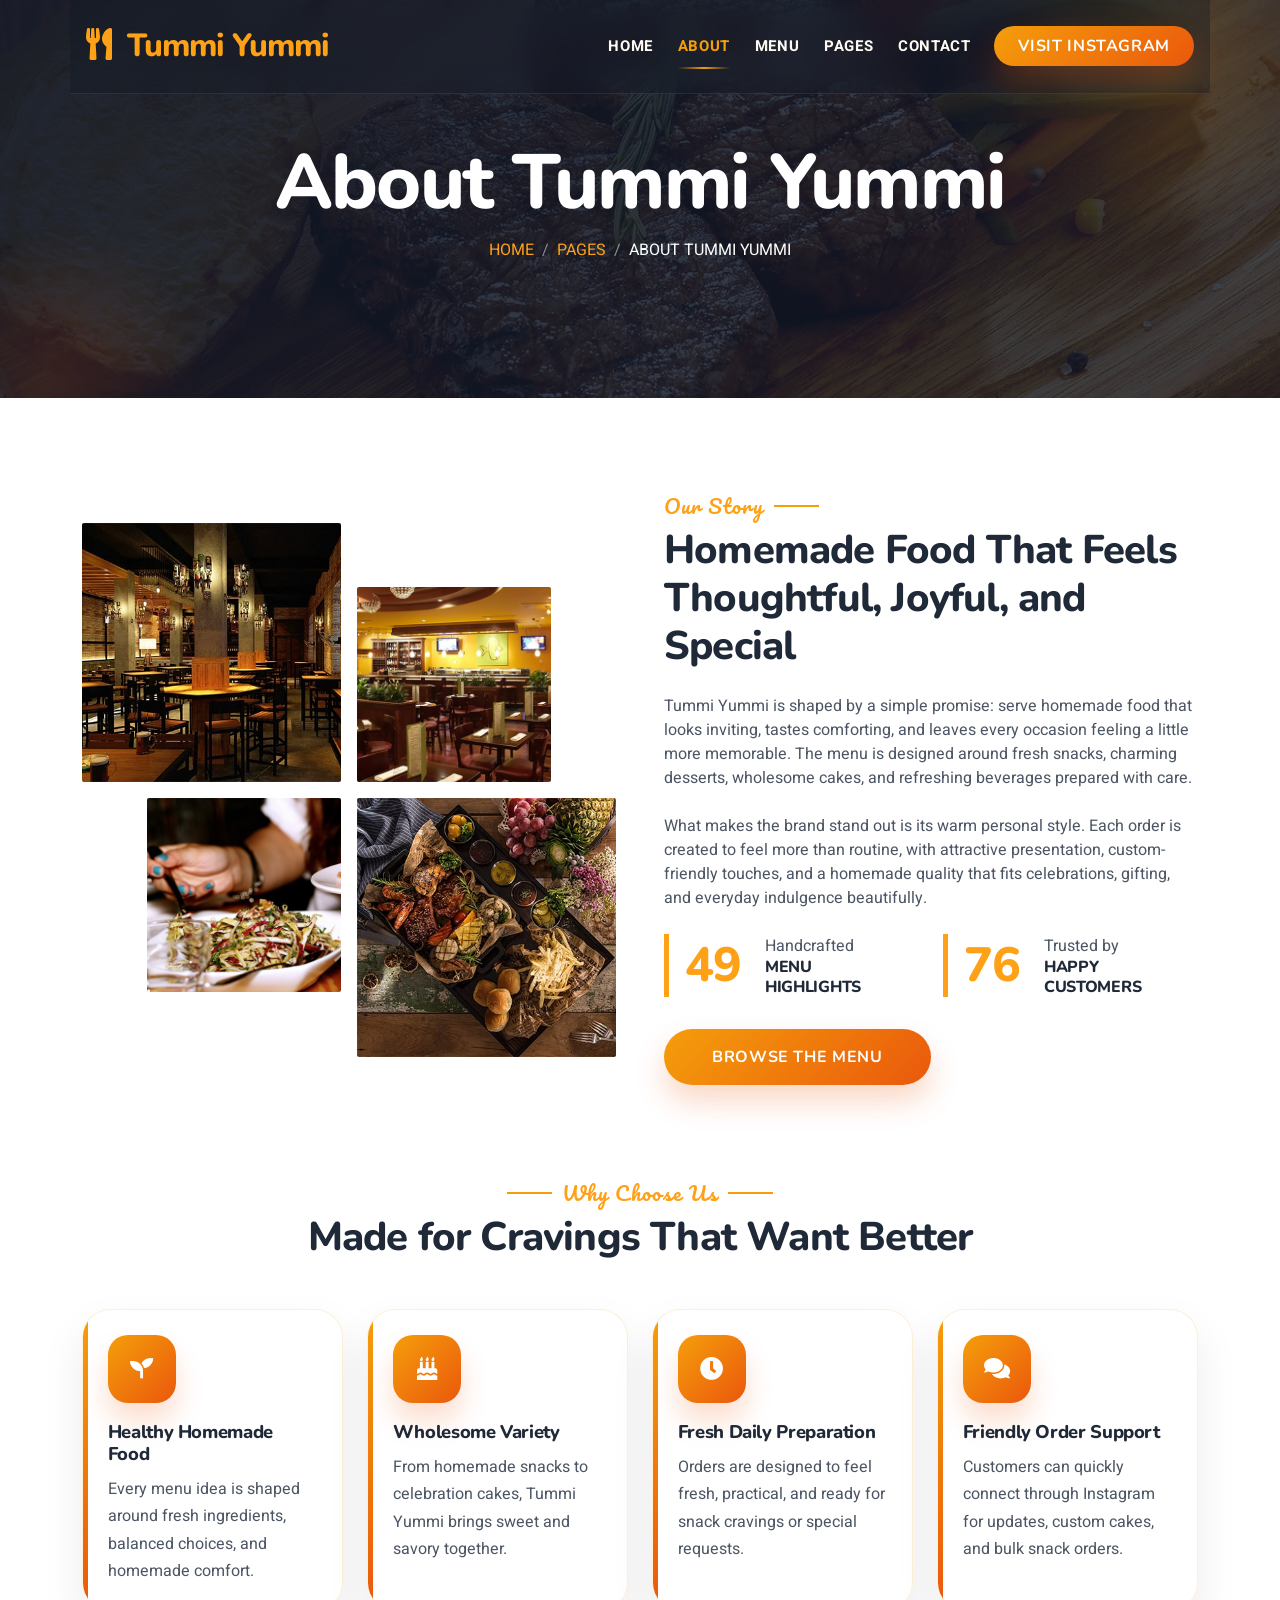
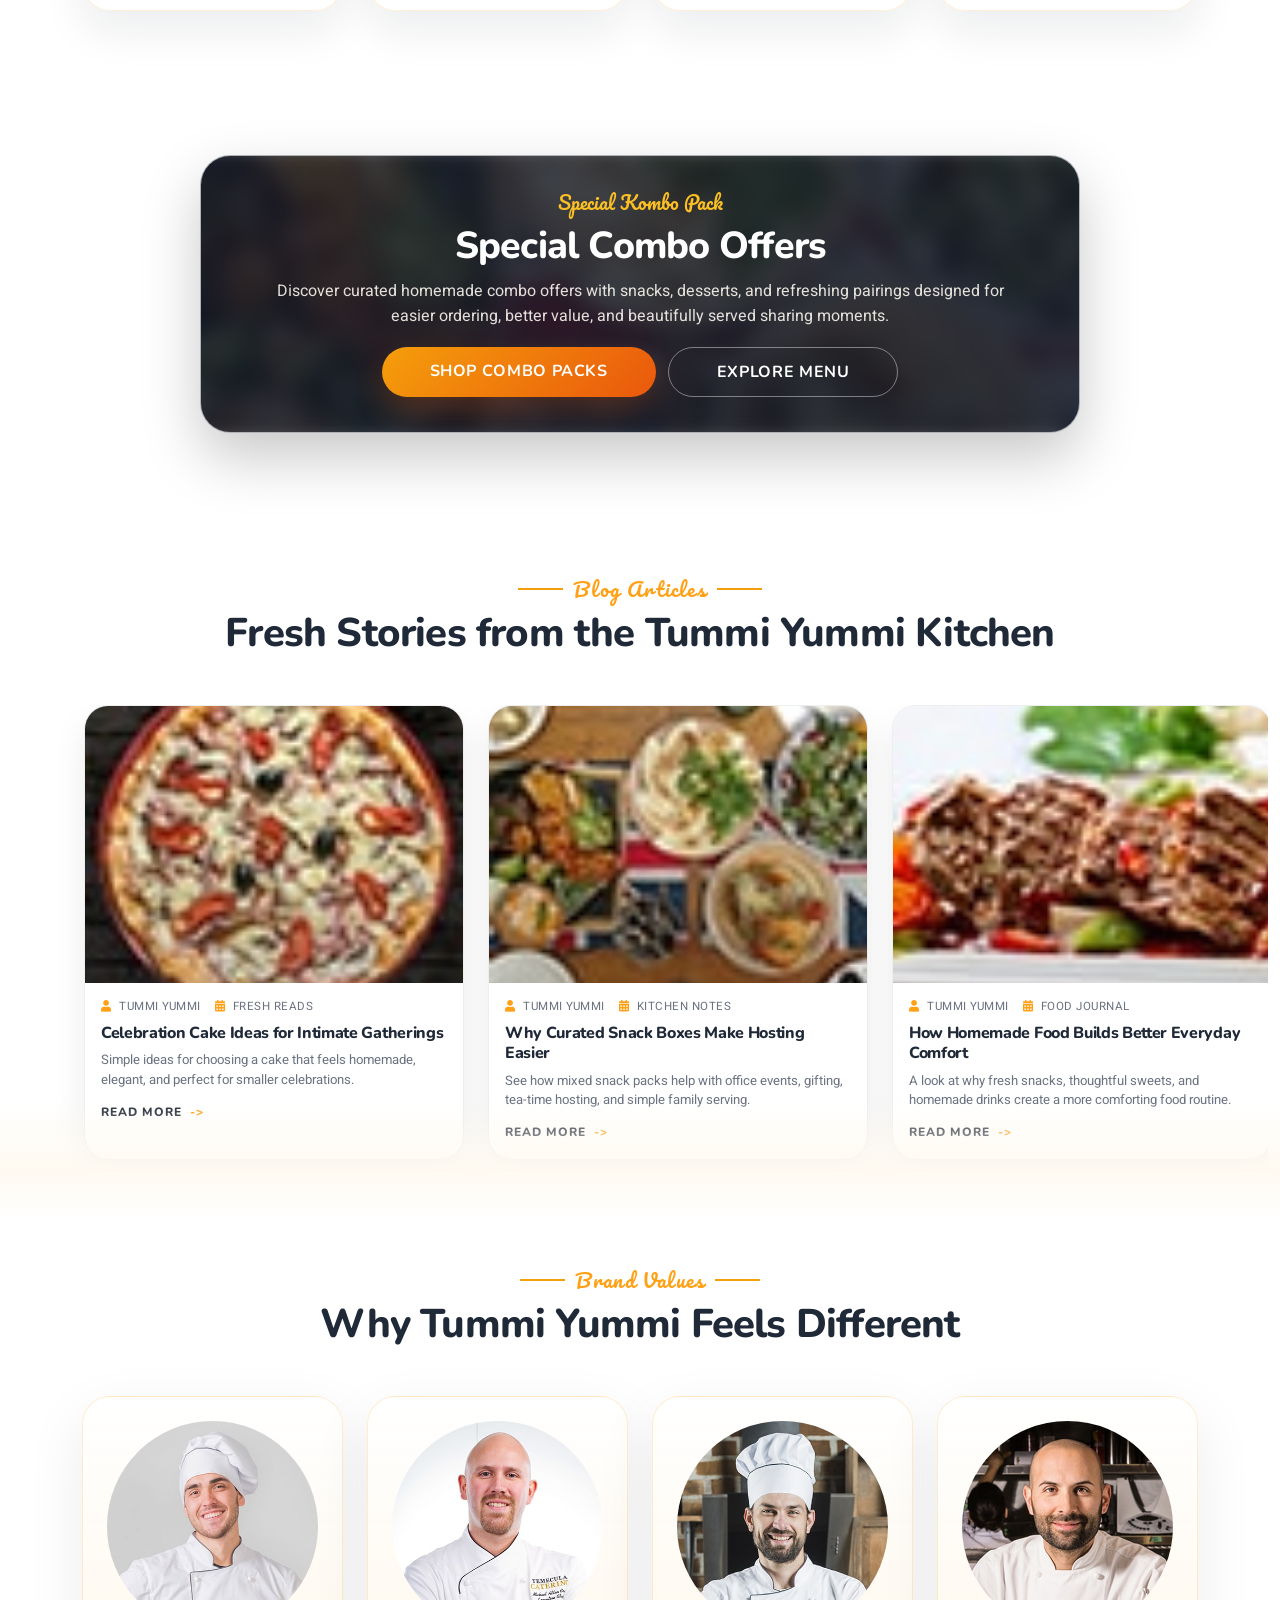
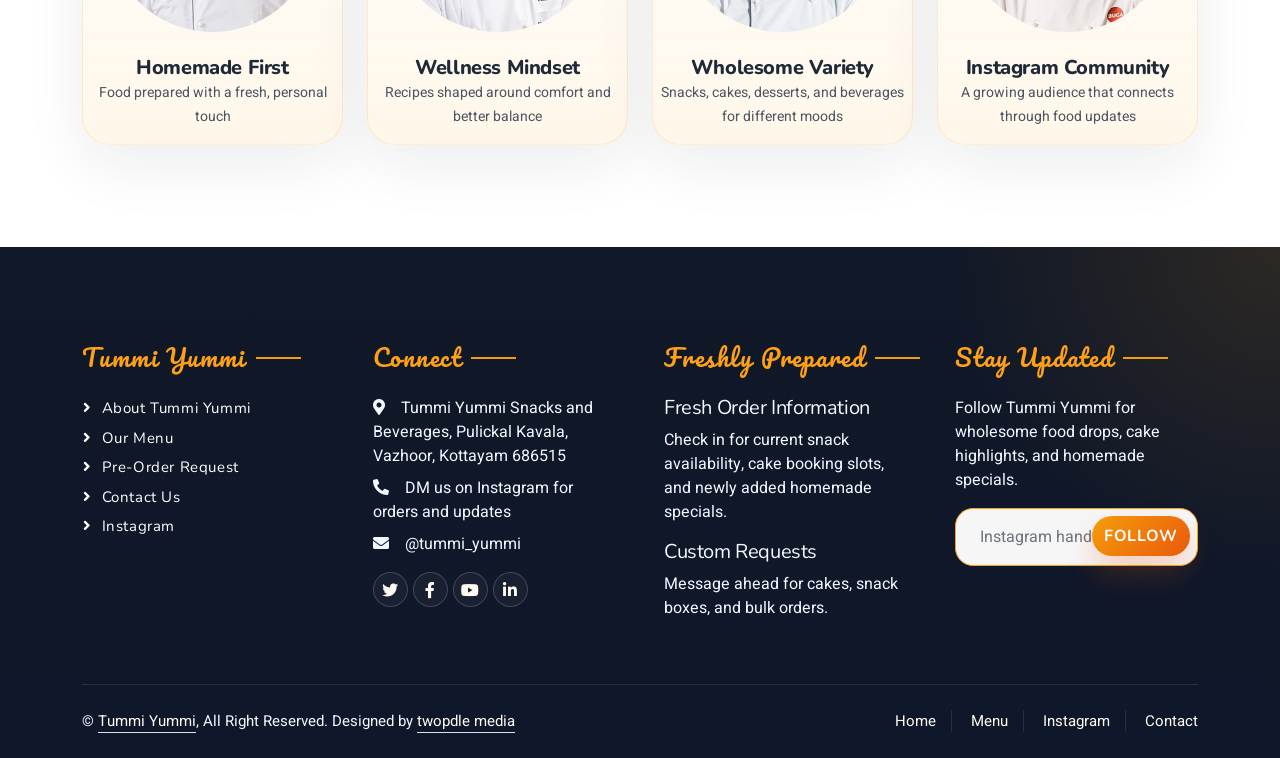
==== commit 1a9ce941: "first committtttttttt" ====
--- a/about.html
+++ b/about.html
@@ -2,8 +2,8 @@
 <html lang="en">
 
 <head>
+    <meta name="google-site-verification" content="vwtyDgSD_BCzmoB4q0GLX1WYpSVao-8hkB_82YYfafU" />
     <meta charset="utf-8">
-    <meta name="google-site-verification" content="vwtyDgSD_BCzmoB4q0GLX1WYpSVao-8hkB_82YYfafU" />
     <title>About Tummi Yummi | Healthy Homemade Food</title>
     <meta content="width=device-width, initial-scale=1.0" name="viewport">
     <meta content="Tummi Yummi, about, homemade snacks, wholesome cakes, desserts, beverages" name="keywords">
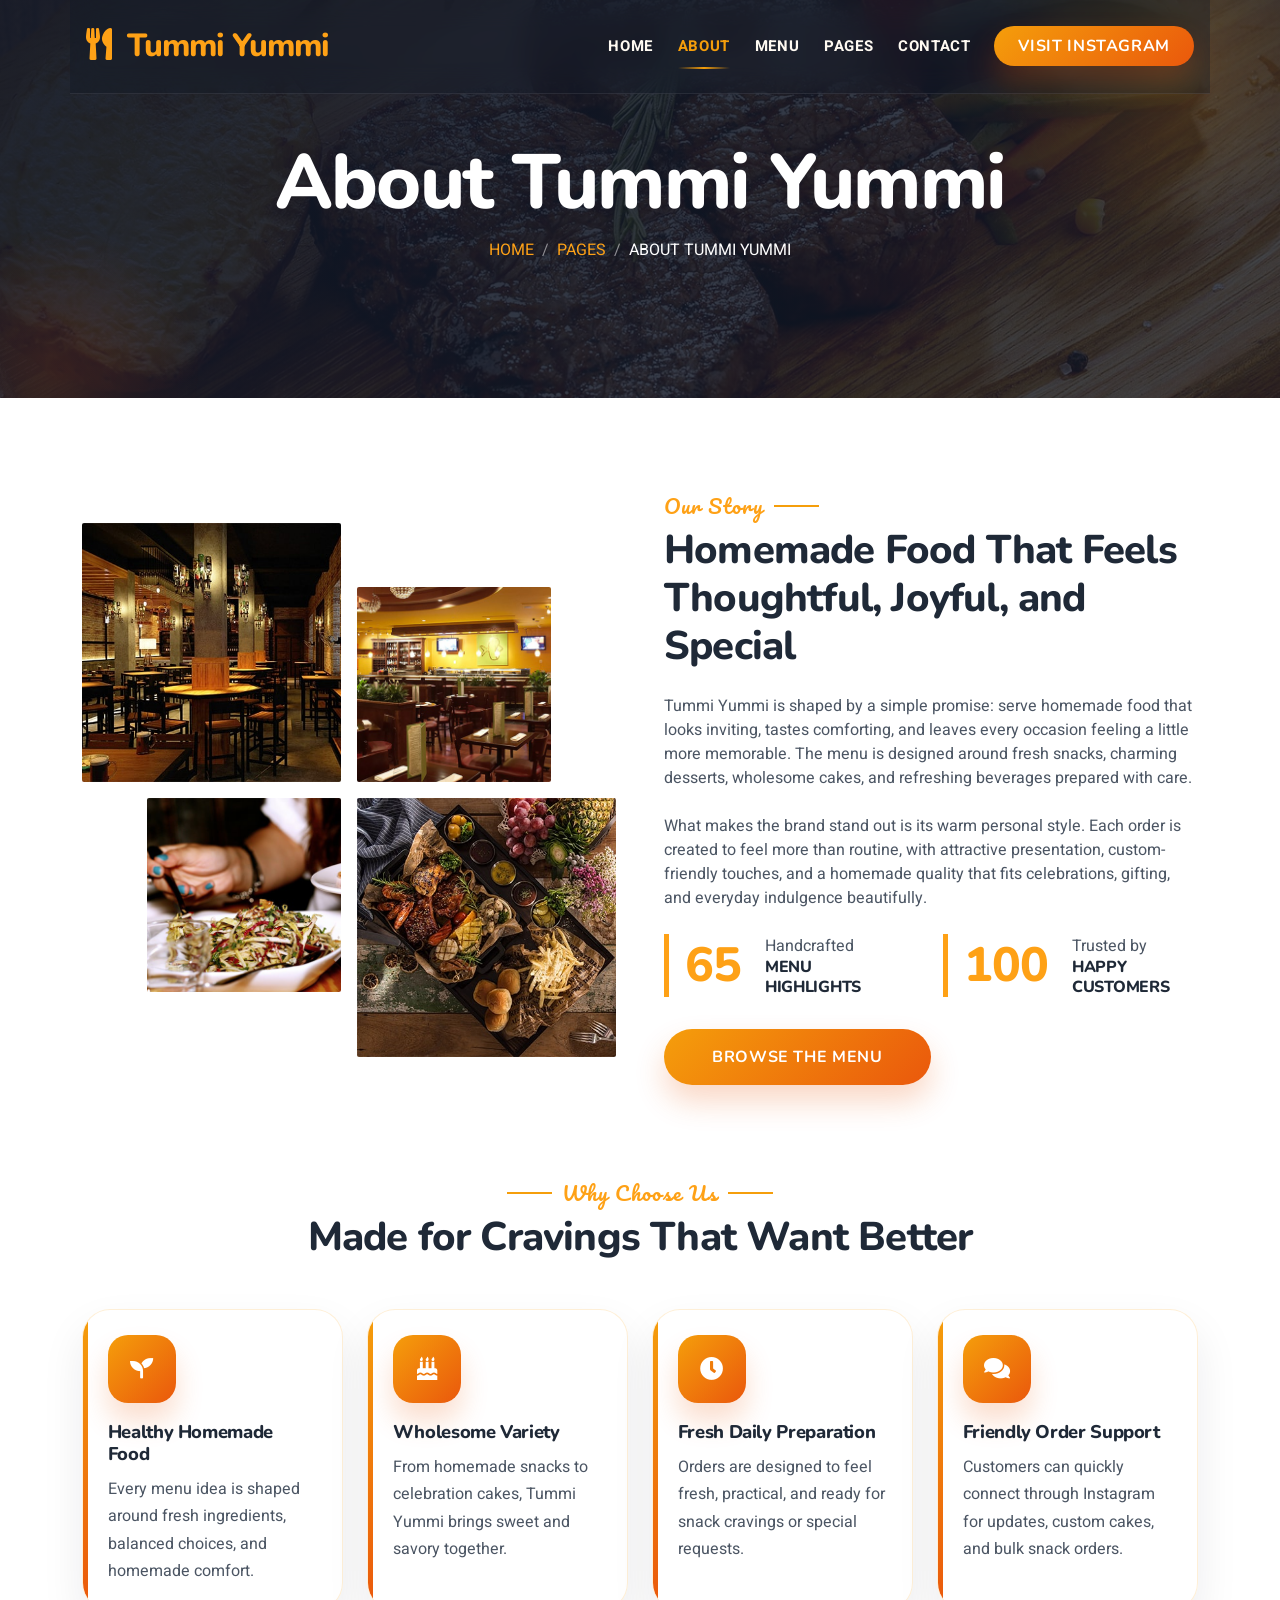
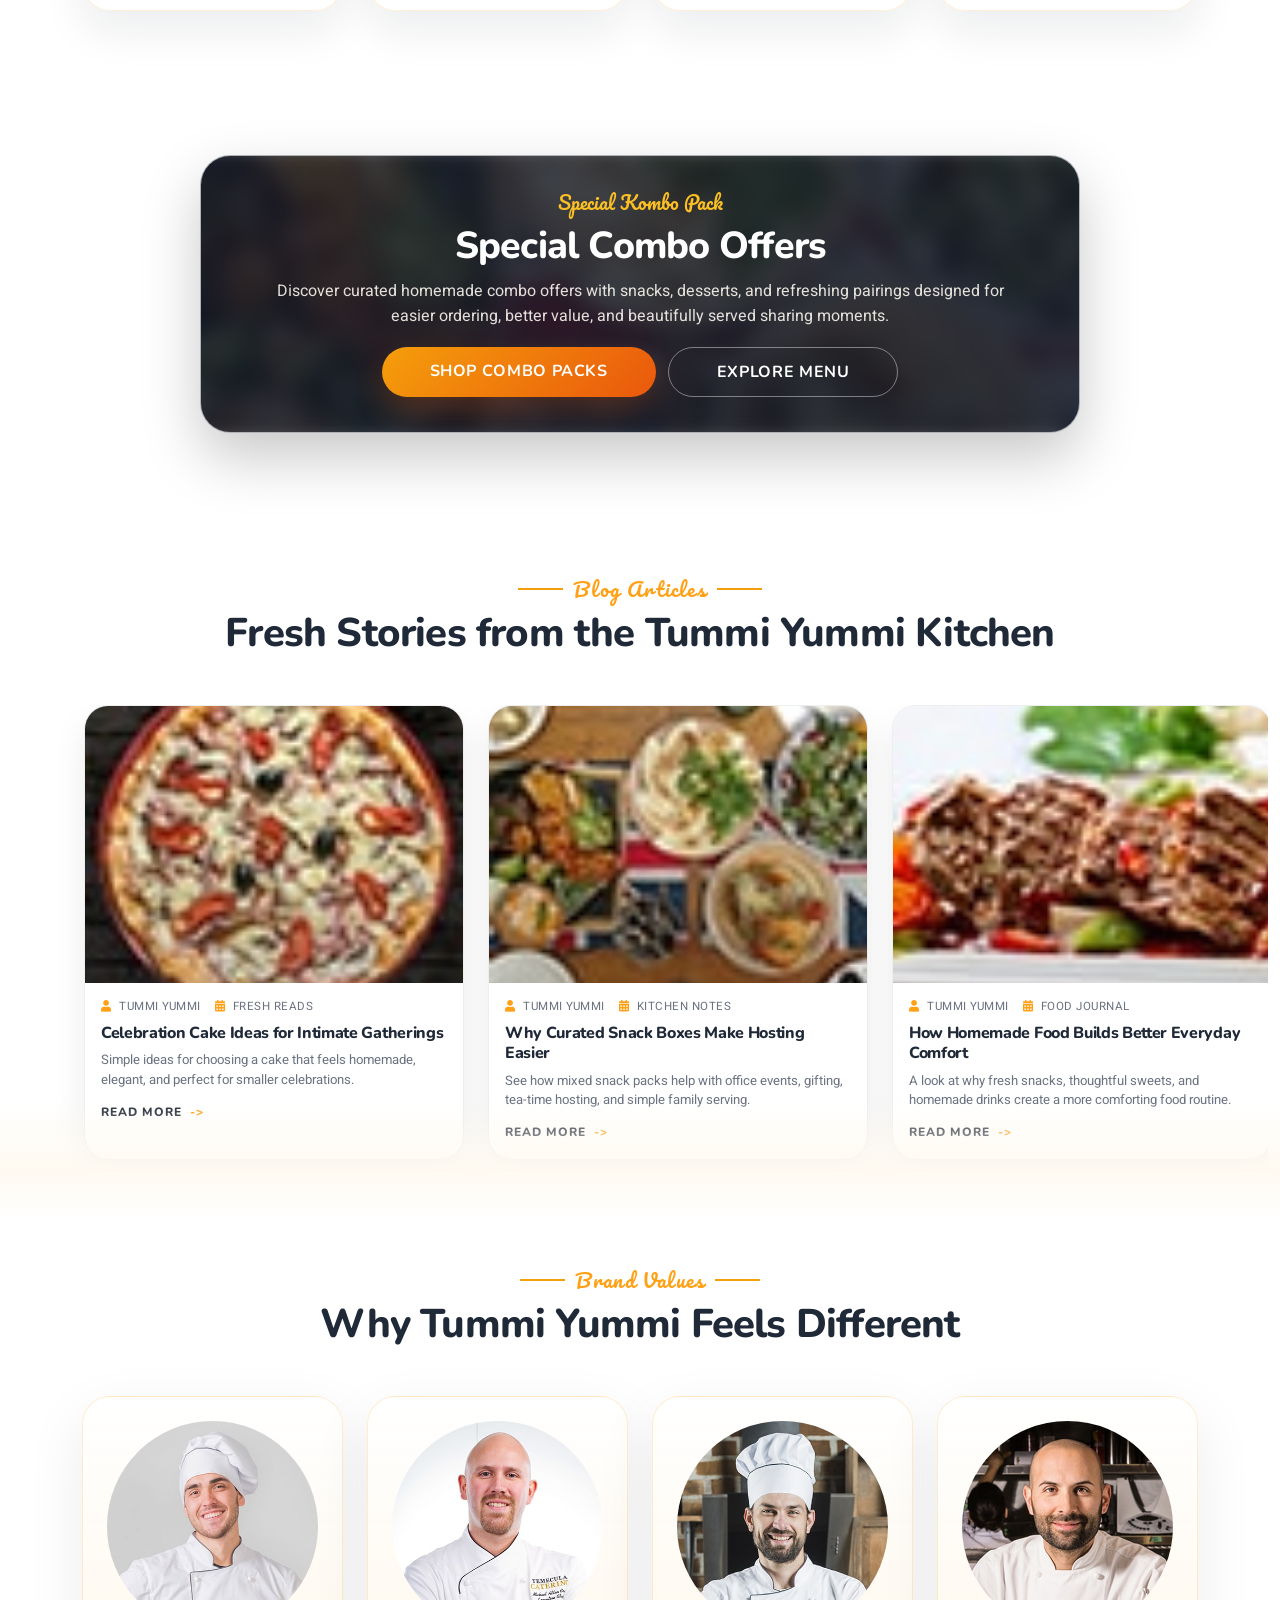
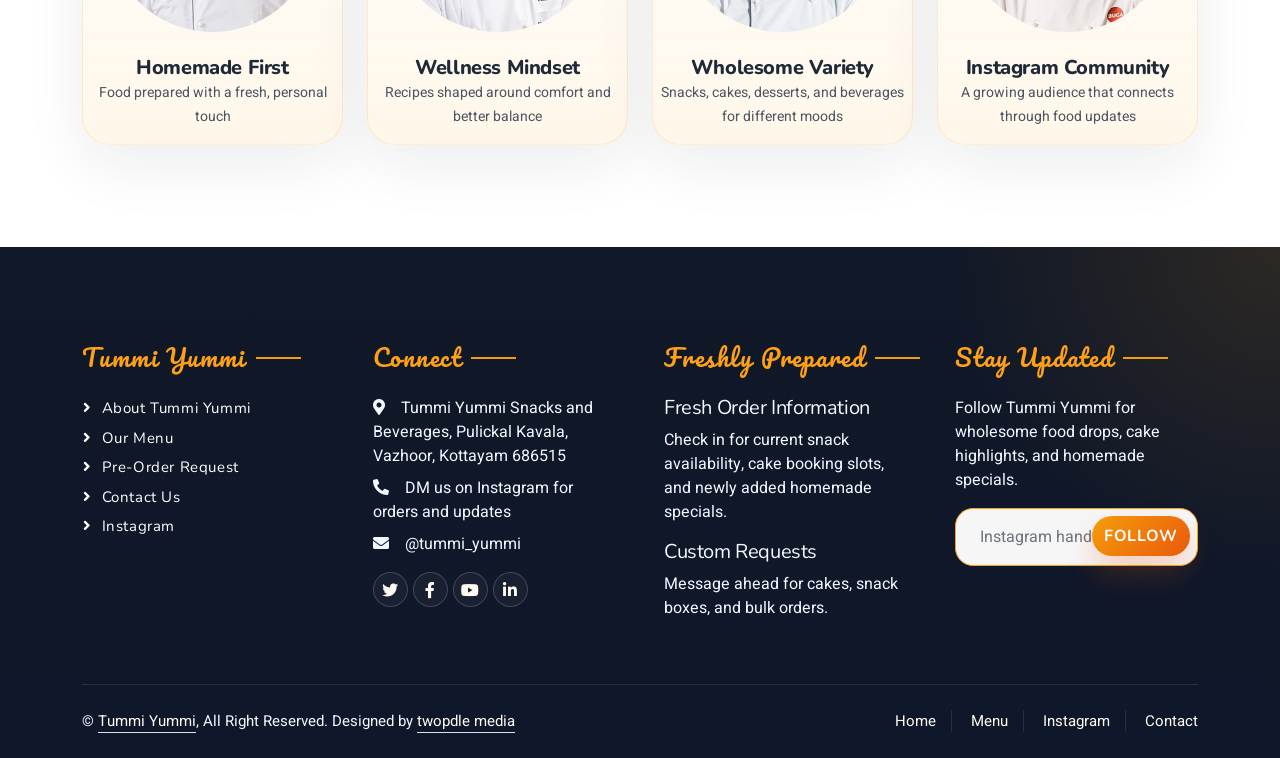
==== commit 32d97e86: "first commitsssyyyy" ====
--- a/about.html
+++ b/about.html
@@ -7,7 +7,9 @@
     <title>About Tummi Yummi | Healthy Homemade Food</title>
     <meta content="width=device-width, initial-scale=1.0" name="viewport">
     <meta content="Tummi Yummi, about, homemade snacks, wholesome cakes, desserts, beverages" name="keywords">
-    <meta content="Learn more about Tummi Yummi and its focus on healthy homemade snacks, wholesome cakes, desserts, and beverages." name="description">
+    <meta
+        content="Learn more about Tummi Yummi and its focus on healthy homemade snacks, wholesome cakes, desserts, and beverages."
+        name="description">
 
     <!-- Favicon -->
     <link href="img/favicon.ico" rel="icon">
@@ -15,7 +17,9 @@
     <!-- Google Web Fonts -->
     <link rel="preconnect" href="https://fonts.googleapis.com">
     <link rel="preconnect" href="https://fonts.gstatic.com" crossorigin>
-    <link href="https://fonts.googleapis.com/css2?family=Heebo:wght@400;500;600&family=Nunito:wght@600;700;800&family=Pacifico&display=swap" rel="stylesheet">
+    <link
+        href="https://fonts.googleapis.com/css2?family=Heebo:wght@400;500;600&family=Nunito:wght@600;700;800&family=Pacifico&display=swap"
+        rel="stylesheet">
 
     <!-- Icon Font Stylesheet -->
     <link href="https://cdnjs.cloudflare.com/ajax/libs/font-awesome/5.10.0/css/all.min.css" rel="stylesheet">
@@ -35,7 +39,8 @@
 <body>
     <div class="container-fluid bg-white p-0">
         <!-- Spinner Start -->
-        <div id="spinner" class="show bg-white position-fixed translate-middle w-100 vh-100 top-50 start-50 d-flex align-items-center justify-content-center">
+        <div id="spinner"
+            class="show bg-white position-fixed translate-middle w-100 vh-100 top-50 start-50 d-flex align-items-center justify-content-center">
             <div class="spinner-border text-primary" style="width: 3rem; height: 3rem;" role="status">
                 <span class="sr-only">Loading...</span>
             </div>
@@ -51,7 +56,8 @@
                         <h1 class="text-primary m-0"><i class="fa fa-utensils me-3"></i>Tummi Yummi</h1>
                         <!-- <img src="img/logo.png" alt="Logo"> -->
                     </a>
-                    <button class="navbar-toggler" type="button" data-bs-toggle="collapse" data-bs-target="#navbarCollapse">
+                    <button class="navbar-toggler" type="button" data-bs-toggle="collapse"
+                        data-bs-target="#navbarCollapse">
                         <span class="fa fa-bars"></span>
                     </button>
                     <div class="collapse navbar-collapse" id="navbarCollapse">
@@ -68,7 +74,8 @@
                             </div>
                             <a href="contact.html" class="nav-item nav-link">Contact</a>
                         </div>
-                        <a href="https://www.instagram.com/tummi_yummi/" class="btn btn-primary py-2 px-4">Visit Instagram</a>
+                        <a href="https://www.instagram.com/tummi_yummi/" class="btn btn-primary py-2 px-4">Visit
+                            Instagram</a>
                     </div>
                 </nav>
             </div>
@@ -96,28 +103,38 @@
                     <div class="col-lg-6">
                         <div class="row g-3">
                             <div class="col-6 text-start">
-                                <img class="img-fluid rounded w-100 wow zoomIn" data-wow-delay="0.1s" src="img/about-1.jpg">
+                                <img class="img-fluid rounded w-100 wow zoomIn" data-wow-delay="0.1s"
+                                    src="img/about-1.jpg">
                             </div>
                             <div class="col-6 text-start">
-                                <img class="img-fluid rounded w-75 wow zoomIn" data-wow-delay="0.3s" src="img/about-2.jpg" style="margin-top: 25%;">
+                                <img class="img-fluid rounded w-75 wow zoomIn" data-wow-delay="0.3s"
+                                    src="img/about-2.jpg" style="margin-top: 25%;">
                             </div>
                             <div class="col-6 text-end">
-                                <img class="img-fluid rounded w-75 wow zoomIn" data-wow-delay="0.5s" src="img/about-3.jpg">
+                                <img class="img-fluid rounded w-75 wow zoomIn" data-wow-delay="0.5s"
+                                    src="img/about-3.jpg">
                             </div>
                             <div class="col-6 text-end">
-                                <img class="img-fluid rounded w-100 wow zoomIn" data-wow-delay="0.7s" src="img/about-4.jpg">
+                                <img class="img-fluid rounded w-100 wow zoomIn" data-wow-delay="0.7s"
+                                    src="img/about-4.jpg">
                             </div>
                         </div>
                     </div>
                     <div class="col-lg-6">
                         <h5 class="section-title ff-secondary text-start text-primary fw-normal">Our Story</h5>
                         <h1 class="mb-4">Homemade Food That Feels Thoughtful, Joyful, and Special</h1>
-                        <p class="mb-4">Tummi Yummi is shaped by a simple promise: serve homemade food that looks inviting, tastes comforting, and leaves every occasion feeling a little more memorable. The menu is designed around fresh snacks, charming desserts, wholesome cakes, and refreshing beverages prepared with care.</p>
-                        <p class="mb-4">What makes the brand stand out is its warm personal style. Each order is created to feel more than routine, with attractive presentation, custom-friendly touches, and a homemade quality that fits celebrations, gifting, and everyday indulgence beautifully.</p>
+                        <p class="mb-4">Tummi Yummi is shaped by a simple promise: serve homemade food that looks
+                            inviting, tastes comforting, and leaves every occasion feeling a little more memorable. The
+                            menu is designed around fresh snacks, charming desserts, wholesome cakes, and refreshing
+                            beverages prepared with care.</p>
+                        <p class="mb-4">What makes the brand stand out is its warm personal style. Each order is created
+                            to feel more than routine, with attractive presentation, custom-friendly touches, and a
+                            homemade quality that fits celebrations, gifting, and everyday indulgence beautifully.</p>
                         <div class="row g-4 mb-4">
                             <div class="col-sm-6">
                                 <div class="d-flex align-items-center border-start border-5 border-primary px-3">
-                                    <h1 class="flex-shrink-0 display-5 text-primary mb-0" data-toggle="counter-up">121</h1>
+                                    <h1 class="flex-shrink-0 display-5 text-primary mb-0" data-toggle="counter-up">121
+                                    </h1>
                                     <div class="ps-4">
                                         <p class="mb-0">Handcrafted</p>
                                         <h6 class="text-uppercase mb-0">Menu Highlights</h6>
@@ -126,7 +143,8 @@
                             </div>
                             <div class="col-sm-6">
                                 <div class="d-flex align-items-center border-start border-5 border-primary px-3">
-                                    <h1 class="flex-shrink-0 display-5 text-primary mb-0" data-toggle="counter-up">186</h1>
+                                    <h1 class="flex-shrink-0 display-5 text-primary mb-0" data-toggle="counter-up">186
+                                    </h1>
                                     <div class="ps-4">
                                         <p class="mb-0">Trusted by</p>
                                         <h6 class="text-uppercase mb-0">Happy Customers</h6>
@@ -156,7 +174,8 @@
                             </div>
                             <div class="why-choose-content">
                                 <h5>Healthy Homemade Food</h5>
-                                <p>Every menu idea is shaped around fresh ingredients, balanced choices, and homemade comfort.</p>
+                                <p>Every menu idea is shaped around fresh ingredients, balanced choices, and homemade
+                                    comfort.</p>
                             </div>
                         </div>
                     </div>
@@ -167,7 +186,8 @@
                             </div>
                             <div class="why-choose-content">
                                 <h5>Wholesome Variety</h5>
-                                <p>From homemade snacks to celebration cakes, Tummi Yummi brings sweet and savory together.</p>
+                                <p>From homemade snacks to celebration cakes, Tummi Yummi brings sweet and savory
+                                    together.</p>
                             </div>
                         </div>
                     </div>
@@ -178,7 +198,8 @@
                             </div>
                             <div class="why-choose-content">
                                 <h5>Fresh Daily Preparation</h5>
-                                <p>Orders are designed to feel fresh, practical, and ready for snack cravings or special requests.</p>
+                                <p>Orders are designed to feel fresh, practical, and ready for snack cravings or special
+                                    requests.</p>
                             </div>
                         </div>
                     </div>
@@ -189,7 +210,8 @@
                             </div>
                             <div class="why-choose-content">
                                 <h5>Friendly Order Support</h5>
-                                <p>Customers can quickly connect through Instagram for updates, custom cakes, and bulk snack orders.</p>
+                                <p>Customers can quickly connect through Instagram for updates, custom cakes, and bulk
+                                    snack orders.</p>
                             </div>
                         </div>
                     </div>
@@ -204,7 +226,8 @@
                 <div class="combo-spotlight-panel text-center wow fadeInUp" data-wow-delay="0.1s">
                     <span class="combo-kicker">Special Kombo Pack</span>
                     <h2>Special Combo Offers</h2>
-                    <p>Discover curated homemade combo offers with snacks, desserts, and refreshing pairings designed for easier ordering, better value, and beautifully served sharing moments.</p>
+                    <p>Discover curated homemade combo offers with snacks, desserts, and refreshing pairings designed
+                        for easier ordering, better value, and beautifully served sharing moments.</p>
                     <div class="combo-actions">
                         <a class="btn btn-primary py-3 px-5" href="booking.html">Shop Combo Packs</a>
                         <a class="btn combo-outline-btn py-3 px-5" href="menu.html">Explore Menu</a>
@@ -235,7 +258,8 @@
                                     <span><i class="fa fa-calendar-alt text-primary me-2"></i>Fresh Reads</span>
                                 </div>
                                 <h3>Celebration Cake Ideas for Intimate Gatherings</h3>
-                                <p>Simple ideas for choosing a cake that feels homemade, elegant, and perfect for smaller celebrations.</p>
+                                <p>Simple ideas for choosing a cake that feels homemade, elegant, and perfect for
+                                    smaller celebrations.</p>
                                 <a href="contact.html">Read More</a>
                             </div>
                         </article>
@@ -251,7 +275,8 @@
                                     <span><i class="fa fa-calendar-alt text-primary me-2"></i>Kitchen Notes</span>
                                 </div>
                                 <h3>Why Curated Snack Boxes Make Hosting Easier</h3>
-                                <p>See how mixed snack packs help with office events, gifting, tea-time hosting, and simple family serving.</p>
+                                <p>See how mixed snack packs help with office events, gifting, tea-time hosting, and
+                                    simple family serving.</p>
                                 <a href="booking.html">Read More</a>
                             </div>
                         </article>
@@ -267,7 +292,8 @@
                                     <span><i class="fa fa-calendar-alt text-primary me-2"></i>Food Journal</span>
                                 </div>
                                 <h3>How Homemade Food Builds Better Everyday Comfort</h3>
-                                <p>A look at why fresh snacks, thoughtful sweets, and homemade drinks create a more comforting food routine.</p>
+                                <p>A look at why fresh snacks, thoughtful sweets, and homemade drinks create a more
+                                    comforting food routine.</p>
                                 <a href="about.html">Read More</a>
                             </div>
                         </article>
@@ -283,7 +309,8 @@
                                     <span><i class="fa fa-calendar-alt text-primary me-2"></i>Tea Journal</span>
                                 </div>
                                 <h3>Tea-Time Snacks That Feel Homemade and Special</h3>
-                                <p>Favorite snack ideas for evening cravings, light sharing, and simple homemade hosting.</p>
+                                <p>Favorite snack ideas for evening cravings, light sharing, and simple homemade
+                                    hosting.</p>
                                 <a href="menu.html">Read More</a>
                             </div>
                         </article>
@@ -299,7 +326,8 @@
                                     <span><i class="fa fa-calendar-alt text-primary me-2"></i>Sweet Notes</span>
                                 </div>
                                 <h3>Serving Dessert Cups with a More Elegant Presentation</h3>
-                                <p>Easy presentation ideas that make dessert cups feel polished for parties and gifting.</p>
+                                <p>Easy presentation ideas that make dessert cups feel polished for parties and gifting.
+                                </p>
                                 <a href="contact.html">Read More</a>
                             </div>
                         </article>
@@ -315,7 +343,8 @@
                                     <span><i class="fa fa-calendar-alt text-primary me-2"></i>Order Guide</span>
                                 </div>
                                 <h3>How to Plan a Custom Snack or Cake Order Smoothly</h3>
-                                <p>What to share before ordering so flavors, quantities, and presentation all come together easily.</p>
+                                <p>What to share before ordering so flavors, quantities, and presentation all come
+                                    together easily.</p>
                                 <a href="booking.html">Read More</a>
                             </div>
                         </article>
@@ -342,9 +371,12 @@
                             <h5 class="mb-0">Homemade First</h5>
                             <small>Food prepared with a fresh, personal touch</small>
                             <div class="d-flex justify-content-center mt-3">
-                            <a class="btn btn-square btn-primary mx-1" href="https://www.instagram.com/tummi_yummi/"><i class="fab fa-facebook-f"></i></a>
-                            <a class="btn btn-square btn-primary mx-1" href="https://www.instagram.com/tummi_yummi/"><i class="fab fa-twitter"></i></a>
-                            <a class="btn btn-square btn-primary mx-1" href="https://www.instagram.com/tummi_yummi/"><i class="fab fa-instagram"></i></a>
+                                <a class="btn btn-square btn-primary mx-1"
+                                    href="https://www.instagram.com/tummi_yummi/"><i class="fab fa-facebook-f"></i></a>
+                                <a class="btn btn-square btn-primary mx-1"
+                                    href="https://www.instagram.com/tummi_yummi/"><i class="fab fa-twitter"></i></a>
+                                <a class="btn btn-square btn-primary mx-1"
+                                    href="https://www.instagram.com/tummi_yummi/"><i class="fab fa-instagram"></i></a>
                             </div>
                         </div>
                     </div>
@@ -356,9 +388,12 @@
                             <h5 class="mb-0">Wellness Mindset</h5>
                             <small>Recipes shaped around comfort and better balance</small>
                             <div class="d-flex justify-content-center mt-3">
-                            <a class="btn btn-square btn-primary mx-1" href="https://www.instagram.com/tummi_yummi/"><i class="fab fa-facebook-f"></i></a>
-                            <a class="btn btn-square btn-primary mx-1" href="https://www.instagram.com/tummi_yummi/"><i class="fab fa-twitter"></i></a>
-                            <a class="btn btn-square btn-primary mx-1" href="https://www.instagram.com/tummi_yummi/"><i class="fab fa-instagram"></i></a>
+                                <a class="btn btn-square btn-primary mx-1"
+                                    href="https://www.instagram.com/tummi_yummi/"><i class="fab fa-facebook-f"></i></a>
+                                <a class="btn btn-square btn-primary mx-1"
+                                    href="https://www.instagram.com/tummi_yummi/"><i class="fab fa-twitter"></i></a>
+                                <a class="btn btn-square btn-primary mx-1"
+                                    href="https://www.instagram.com/tummi_yummi/"><i class="fab fa-instagram"></i></a>
                             </div>
                         </div>
                     </div>
@@ -370,9 +405,12 @@
                             <h5 class="mb-0">Wholesome Variety</h5>
                             <small>Snacks, cakes, desserts, and beverages for different moods</small>
                             <div class="d-flex justify-content-center mt-3">
-                            <a class="btn btn-square btn-primary mx-1" href="https://www.instagram.com/tummi_yummi/"><i class="fab fa-facebook-f"></i></a>
-                            <a class="btn btn-square btn-primary mx-1" href="https://www.instagram.com/tummi_yummi/"><i class="fab fa-twitter"></i></a>
-                            <a class="btn btn-square btn-primary mx-1" href="https://www.instagram.com/tummi_yummi/"><i class="fab fa-instagram"></i></a>
+                                <a class="btn btn-square btn-primary mx-1"
+                                    href="https://www.instagram.com/tummi_yummi/"><i class="fab fa-facebook-f"></i></a>
+                                <a class="btn btn-square btn-primary mx-1"
+                                    href="https://www.instagram.com/tummi_yummi/"><i class="fab fa-twitter"></i></a>
+                                <a class="btn btn-square btn-primary mx-1"
+                                    href="https://www.instagram.com/tummi_yummi/"><i class="fab fa-instagram"></i></a>
                             </div>
                         </div>
                     </div>
@@ -384,9 +422,12 @@
                             <h5 class="mb-0">Instagram Community</h5>
                             <small>A growing audience that connects through food updates</small>
                             <div class="d-flex justify-content-center mt-3">
-                            <a class="btn btn-square btn-primary mx-1" href="https://www.instagram.com/tummi_yummi/"><i class="fab fa-facebook-f"></i></a>
-                            <a class="btn btn-square btn-primary mx-1" href="https://www.instagram.com/tummi_yummi/"><i class="fab fa-twitter"></i></a>
-                            <a class="btn btn-square btn-primary mx-1" href="https://www.instagram.com/tummi_yummi/"><i class="fab fa-instagram"></i></a>
+                                <a class="btn btn-square btn-primary mx-1"
+                                    href="https://www.instagram.com/tummi_yummi/"><i class="fab fa-facebook-f"></i></a>
+                                <a class="btn btn-square btn-primary mx-1"
+                                    href="https://www.instagram.com/tummi_yummi/"><i class="fab fa-twitter"></i></a>
+                                <a class="btn btn-square btn-primary mx-1"
+                                    href="https://www.instagram.com/tummi_yummi/"><i class="fab fa-instagram"></i></a>
                             </div>
                         </div>
                     </div>
@@ -394,7 +435,7 @@
             </div>
         </div>
         <!-- Team End -->
-        
+
 
         <!-- Footer Start -->
         <div class="container-fluid bg-dark text-light footer pt-5 mt-5 wow fadeIn" data-wow-delay="0.1s">
@@ -410,8 +451,10 @@
                     </div>
                     <div class="col-lg-3 col-md-6">
                         <h4 class="section-title ff-secondary text-start text-primary fw-normal mb-4">Connect</h4>
-                        <p class="mb-2"><i class="fa fa-map-marker-alt me-3"></i>Tummi Yummi Snacks and Beverages, Pulickal Kavala, Vazhoor, Kottayam 686515</p>
-                        <p class="mb-2"><i class="fa fa-phone-alt me-3"></i>DM us on Instagram for orders and updates</p>
+                        <p class="mb-2"><i class="fa fa-map-marker-alt me-3"></i>Tummi Yummi Snacks and Beverages,
+                            Pulickal Kavala, Vazhoor, Kottayam 686515</p>
+                        <p class="mb-2"><i class="fa fa-phone-alt me-3"></i>DM us on Instagram for orders and updates
+                        </p>
                         <p class="mb-2"><i class="fa fa-envelope me-3"></i>@tummi_yummi</p>
                         <div class="d-flex pt-2">
                             <a class="btn btn-outline-light btn-social" href=""><i class="fab fa-twitter"></i></a>
@@ -421,9 +464,11 @@
                         </div>
                     </div>
                     <div class="col-lg-3 col-md-6">
-                        <h4 class="section-title ff-secondary text-start text-primary fw-normal mb-4">Freshly Prepared</h4>
+                        <h4 class="section-title ff-secondary text-start text-primary fw-normal mb-4">Freshly Prepared
+                        </h4>
                         <h5 class="text-light fw-normal">Fresh Order Information</h5>
-                        <p>Check in for current snack availability, cake booking slots, and newly added homemade specials.</p>
+                        <p>Check in for current snack availability, cake booking slots, and newly added homemade
+                            specials.</p>
                         <h5 class="text-light fw-normal">Custom Requests</h5>
                         <p>Message ahead for cakes, snack boxes, and bulk orders.</p>
                     </div>
@@ -431,8 +476,10 @@
                         <h4 class="section-title ff-secondary text-start text-primary fw-normal mb-4">Stay Updated</h4>
                         <p>Follow Tummi Yummi for wholesome food drops, cake highlights, and homemade specials.</p>
                         <div class="position-relative mx-auto" style="max-width: 400px;">
-                            <input class="form-control border-primary w-100 py-3 ps-4 pe-5" type="text" placeholder="Instagram handle">
-                            <button type="button" class="btn btn-primary py-2 position-absolute top-0 end-0 mt-2 me-2">Follow</button>
+                            <input class="form-control border-primary w-100 py-3 ps-4 pe-5" type="text"
+                                placeholder="Instagram handle">
+                            <button type="button"
+                                class="btn btn-primary py-2 position-absolute top-0 end-0 mt-2 me-2">Follow</button>
                         </div>
                     </div>
                 </div>
@@ -441,10 +488,7 @@
                 <div class="copyright">
                     <div class="row">
                         <div class="col-md-6 text-center text-md-start mb-3 mb-md-0">
-                            &copy; <a class="border-bottom" href="#">Tummi Yummi</a>, All Right Reserved. 
-							
-							<!--/*** The author’s attribution link below must remain intact on your website. ***/-->
-                            <!--/*** If you wish to remove this credit link, please purchase the Pro Version from https://htmlcodex.com . ***/-->
+                            &copy; <a class="border-bottom" href="#">Tummi Yummi</a>, All Right Reserved.
                             Designed by <a class="border-bottom" href="#">twopdle media</a>
                         </div>
                         <div class="col-md-6 text-center text-md-end">
@@ -481,4 +525,4 @@
     <script src="js/main.js"></script>
 </body>
 
-</html>
+</html>
--- a/css/style.css
+++ b/css/style.css
@@ -373,10 +373,48 @@
 }
 
 .tab-class .nav-pills {
-    padding: 12px 18px;
-    border-radius: 999px;
+    width: min(980px, 100%);
+    padding: 18px 26px;
+    border-radius: 34px;
     background: rgba(255, 255, 255, .9);
     box-shadow: var(--shadow-soft);
+    border-bottom: 0 !important;
+    gap: 14px;
+}
+
+.tab-class .nav-pills .nav-item {
+    flex: 1 1 220px;
+}
+
+.tab-class .nav-pills .nav-item a,
+.tab-class .nav-pills .nav-item button {
+    min-width: 0;
+    width: 100%;
+    margin: 0 !important;
+    padding: 0 0 14px 0 !important;
+    border-bottom: 3px solid transparent;
+    border-top: 0;
+    border-right: 0;
+    border-left: 0;
+    border-radius: 0;
+    background: transparent;
+    box-shadow: none;
+}
+
+.tab-class .nav-pills .nav-item a.active,
+.tab-class .nav-pills .nav-item button.active {
+    border-bottom-color: var(--primary);
+}
+
+.tab-class .nav-pills .nav-item button:hover,
+.tab-class .nav-pills .nav-item button.active {
+    color: var(--heading);
+    transform: none;
+}
+
+.tab-class .nav-pills .nav-item button h6 {
+    color: var(--heading);
+    font-size: 1rem;
 }
 
 .tab-content .d-flex.align-items-center {
@@ -401,14 +439,27 @@
     min-height: 100%;
 }
 
+.menu-tab-content-all .tab-pane {
+    display: block;
+    opacity: 1;
+}
+
+.menu-tab-content-all .tab-pane + .tab-pane {
+    margin-top: 1.5rem;
+}
+
 .menu-filter-panel {
-    position: sticky;
-    top: 120px;
-    padding: 1.5rem;
-    border-radius: 28px;
-    background: linear-gradient(180deg, rgba(255, 255, 255, .98), rgba(255, 246, 231, .94));
-    border: 1px solid rgba(245, 158, 11, .16);
-    box-shadow: var(--shadow-soft);
+    display: none;
+}
+
+.menu-layout > .col-lg-8 {
+    width: 100%;
+    max-width: 100%;
+    flex: 0 0 100%;
+}
+
+.menu-layout > .col-lg-4 {
+    display: none;
 }
 
 .menu-filter-kicker {
@@ -470,6 +521,251 @@
 }
 
 .menu-filter-item.is-hidden {
+    display: none;
+}
+
+.mobile-menu-filter {
+    position: fixed;
+    top: max(86px, min(42vh, calc(100vh - 430px)));
+    right: 8px;
+    z-index: 1045;
+    width: 390px;
+    height: 430px;
+    touch-action: none;
+    user-select: none;
+    pointer-events: none;
+}
+
+.mobile-menu-filter-list {
+    position: absolute;
+    inset: 0;
+    opacity: 0;
+    transform: scale(.86);
+    transform-origin: right center;
+    pointer-events: none;
+    transition: opacity .28s ease, transform .28s ease;
+}
+
+.mobile-menu-filter.is-open .mobile-menu-filter-list {
+    opacity: 1;
+    transform: scale(1);
+    pointer-events: auto;
+}
+
+.mobile-menu-filter-btn {
+    position: absolute;
+    right: 88px;
+    width: 236px;
+    min-height: 45px;
+    padding: 10px 52px 10px 18px;
+    border: 2px solid rgba(255, 255, 255, .9);
+    border-radius: 999px;
+    background: linear-gradient(135deg, #2f3030, #181818);
+    color: #fff;
+    font-family: 'Nunito', sans-serif;
+    font-size: .84rem;
+    font-weight: 800;
+    line-height: 1.15;
+    text-align: center;
+    box-shadow: 0 10px 24px rgba(15, 23, 42, .2);
+    transform: scale(.96);
+    transition: transform .25s ease, box-shadow .25s ease, background .25s ease;
+    pointer-events: auto;
+    --connector-size: 56px;
+}
+
+.mobile-menu-filter-btn:nth-child(1) {
+    top: 0;
+    right: 96px;
+}
+
+.mobile-menu-filter-btn:nth-child(2) {
+    top: 52px;
+    right: 116px;
+}
+
+.mobile-menu-filter-btn:nth-child(3) {
+    top: 104px;
+    right: 136px;
+}
+
+.mobile-menu-filter-btn:nth-child(4) {
+    top: 156px;
+    right: 150px;
+}
+
+.mobile-menu-filter-btn:nth-child(5) {
+    top: 208px;
+    right: 136px;
+}
+
+.mobile-menu-filter-btn:nth-child(6) {
+    top: 260px;
+    right: 116px;
+}
+
+.mobile-menu-filter-btn:nth-child(7) {
+    top: 312px;
+    right: 96px;
+}
+
+.mobile-menu-filter-btn:nth-child(8) {
+    top: 364px;
+    right: 86px;
+    width: 252px;
+}
+
+.mobile-menu-filter-btn::after {
+    position: absolute;
+    top: 50%;
+    right: calc(var(--connector-size) * -1);
+    width: var(--connector-size);
+    border-top: 1px dashed rgba(255, 130, 0, .4);
+    content: "";
+    transform: translateY(-50%);
+}
+
+.mobile-menu-filter-btn::before {
+    position: absolute;
+    top: 50%;
+    right: calc((var(--connector-size) + 6px) * -1);
+    width: 9px;
+    height: 9px;
+    border-radius: 50%;
+    background: #ff6500;
+    content: "";
+    transform: translateY(-50%);
+    box-shadow: 0 0 0 5px rgba(255, 101, 0, .08);
+}
+
+.mobile-menu-filter.is-open .mobile-menu-filter-btn {
+    transform: scale(1);
+}
+
+.mobile-menu-filter-btn .filter-icon {
+    position: absolute;
+    top: 50%;
+    right: 8px;
+    display: inline-flex;
+    width: 34px;
+    height: 34px;
+    align-items: center;
+    justify-content: center;
+    border: 3px solid rgba(255, 255, 255, .96);
+    border-radius: 50%;
+    background: #f8fafc;
+    color: #ff6500;
+    font-size: 1rem;
+    box-shadow: 0 4px 12px rgba(15, 23, 42, .22);
+    transform: translateY(-50%);
+}
+
+.mobile-menu-filter-btn.active {
+    background: linear-gradient(135deg, #ff4b00, #ffa200);
+    box-shadow: 0 14px 30px rgba(255, 101, 0, .32);
+}
+
+.mobile-menu-filter-bubble {
+    position: absolute;
+    top: 52%;
+    right: 0;
+    width: 72px;
+    height: 72px;
+    border: 10px solid #fff;
+    border-radius: 50%;
+    background: linear-gradient(135deg, #ffa300, #ff6500);
+    box-shadow:
+        0 0 0 1px rgba(255, 130, 0, .12),
+        0 0 0 20px rgba(255, 130, 0, .08),
+        0 24px 42px rgba(255, 101, 0, .28);
+    cursor: grab;
+    transition: transform .25s ease, box-shadow .25s ease;
+    transform: translateY(-50%);
+    pointer-events: auto;
+}
+
+.mobile-menu-filter-bubble::before,
+.mobile-menu-filter-bubble::after {
+    position: absolute;
+    top: 50%;
+    left: 50%;
+    width: 27px;
+    height: 4px;
+    border-radius: 999px;
+    background: #fff;
+    content: "";
+}
+
+.mobile-menu-filter-bubble::before {
+    transform: translate(-50%, -50%) rotate(45deg);
+}
+
+.mobile-menu-filter-bubble::after {
+    transform: translate(-50%, -50%) rotate(-45deg);
+}
+
+.mobile-menu-filter-bubble:active {
+    cursor: grabbing;
+    transform: translateY(-50%) scale(.96);
+}
+
+.mobile-menu-filter.is-left .mobile-menu-filter-list {
+    transform-origin: left center;
+}
+
+.mobile-menu-filter.is-left .mobile-menu-filter-bubble {
+    right: auto;
+    left: 0;
+}
+
+.mobile-menu-filter.is-left .mobile-menu-filter-btn {
+    right: auto;
+    left: 88px;
+    padding: 9px 18px 9px 52px;
+}
+
+.mobile-menu-filter.is-left .mobile-menu-filter-btn:nth-child(1) {
+    left: 96px;
+}
+
+.mobile-menu-filter.is-left .mobile-menu-filter-btn:nth-child(2),
+.mobile-menu-filter.is-left .mobile-menu-filter-btn:nth-child(6) {
+    left: 116px;
+}
+
+.mobile-menu-filter.is-left .mobile-menu-filter-btn:nth-child(3),
+.mobile-menu-filter.is-left .mobile-menu-filter-btn:nth-child(5) {
+    left: 136px;
+}
+
+.mobile-menu-filter.is-left .mobile-menu-filter-btn:nth-child(4) {
+    left: 150px;
+}
+
+.mobile-menu-filter.is-left .mobile-menu-filter-btn:nth-child(7) {
+    left: 96px;
+}
+
+.mobile-menu-filter.is-left .mobile-menu-filter-btn:nth-child(8) {
+    left: 86px;
+}
+
+.mobile-menu-filter.is-left .mobile-menu-filter-btn::after {
+    right: auto;
+    left: calc(var(--connector-size) * -1);
+}
+
+.mobile-menu-filter.is-left .mobile-menu-filter-btn::before {
+    right: auto;
+    left: calc((var(--connector-size) + 6px) * -1);
+}
+
+.mobile-menu-filter.is-left .mobile-menu-filter-btn .filter-icon {
+    right: auto;
+    left: 8px;
+}
+
+.menu-category-selector {
     display: none;
 }
 
@@ -1556,7 +1852,31 @@
     }
 
     .tab-class .nav-pills {
-        border-radius: 28px;
+        width: min(640px, calc(100vw - 46px));
+        gap: 16px;
+        padding: 26px 30px 12px;
+        border-radius: 30px;
+        box-shadow: 0 18px 40px rgba(15, 23, 42, .08);
+    }
+
+    .tab-class .nav-pills .nav-item {
+        flex-basis: 250px;
+    }
+
+    .tab-class .nav-pills .nav-item a,
+    .tab-class .nav-pills .nav-item button {
+        padding-bottom: 14px !important;
+    }
+
+    .tab-class .nav-pills .nav-item a i,
+    .tab-class .nav-pills .nav-item button i {
+        width: 48px;
+        text-align: center;
+    }
+
+    .tab-class .nav-pills .nav-item a.active,
+    .tab-class .nav-pills .nav-item button.active {
+        border-bottom-width: 3px;
     }
 
     .combo-spotlight-panel {
@@ -1596,6 +1916,187 @@
 }
 
 @media (max-width: 575.98px) {
+    .tab-class .nav-pills {
+        width: min(360px, calc(100vw - 46px));
+        display: grid !important;
+        grid-template-columns: repeat(2, minmax(0, 1fr));
+        gap: 9px;
+        padding: 14px;
+        border-radius: 22px;
+        margin-bottom: 1.5rem !important;
+    }
+
+    .tab-class .nav-pills .nav-item {
+        min-width: 0;
+    }
+
+    .tab-class .nav-pills .nav-item button {
+        min-height: 58px;
+        padding: 9px 8px !important;
+        border: 1px solid rgba(17, 24, 39, .08);
+        border-radius: 14px;
+        background: rgba(255, 255, 255, .82);
+        gap: 8px;
+    }
+
+    .tab-class .nav-pills .nav-item button.active {
+        border-color: rgba(254, 161, 22, .55);
+        background: rgba(254, 161, 22, .12);
+        box-shadow: inset 0 -3px 0 var(--primary);
+    }
+
+    .tab-class .nav-pills .nav-item button i {
+        width: 28px;
+        min-width: 28px;
+        font-size: 1.45rem;
+    }
+
+    .tab-class .nav-pills .nav-item button .ps-3 {
+        padding-left: .35rem !important;
+    }
+
+    .tab-class .nav-pills .nav-item button small {
+        display: none;
+    }
+
+    .tab-class .nav-pills .nav-item button h6 {
+        font-size: .78rem;
+        line-height: 1.12;
+    }
+
+    .menu-layout > .col-lg-4 {
+        display: none;
+    }
+
+    .mobile-menu-filter {
+        width: 308px;
+        height: 360px;
+        top: max(86px, min(42vh, calc(100vh - 360px)));
+        right: 10px;
+    }
+
+    .mobile-menu-filter-btn {
+        right: 70px;
+        width: min(198px, calc(100vw - 98px));
+        min-height: 38px;
+        padding: 8px 42px 8px 14px;
+        font-size: .72rem;
+        --connector-size: 38px;
+    }
+
+    .mobile-menu-filter-btn:nth-child(1) {
+        top: 0;
+        right: 70px;
+    }
+
+    .mobile-menu-filter-btn:nth-child(2) {
+        top: 44px;
+        right: 82px;
+    }
+
+    .mobile-menu-filter-btn:nth-child(3) {
+        top: 88px;
+        right: 94px;
+    }
+
+    .mobile-menu-filter-btn:nth-child(4) {
+        top: 132px;
+        right: 104px;
+    }
+
+    .mobile-menu-filter-btn:nth-child(5) {
+        top: 176px;
+        right: 94px;
+    }
+
+    .mobile-menu-filter-btn:nth-child(6) {
+        top: 220px;
+        right: 82px;
+    }
+
+    .mobile-menu-filter-btn:nth-child(7) {
+        top: 264px;
+        right: 70px;
+    }
+
+    .mobile-menu-filter-btn:nth-child(8) {
+        top: 308px;
+        right: 62px;
+        width: min(212px, calc(100vw - 94px));
+    }
+
+    .mobile-menu-filter-btn .filter-icon {
+        right: 6px;
+        width: 30px;
+        height: 30px;
+        border-width: 3px;
+        font-size: .88rem;
+    }
+
+    .mobile-menu-filter-btn::after {
+        right: calc(var(--connector-size) * -1);
+        width: var(--connector-size);
+    }
+
+    .mobile-menu-filter-btn::before {
+        right: calc((var(--connector-size) + 6px) * -1);
+    }
+
+    .mobile-menu-filter-bubble {
+        width: 58px;
+        height: 58px;
+        border-width: 8px;
+    }
+
+    .mobile-menu-filter-bubble::before,
+    .mobile-menu-filter-bubble::after {
+        width: 27px;
+        height: 4px;
+    }
+
+    .mobile-menu-filter.is-left .mobile-menu-filter-btn {
+        left: 70px;
+        padding: 8px 14px 8px 44px;
+    }
+
+    .mobile-menu-filter.is-left .mobile-menu-filter-btn:nth-child(1) {
+        left: 70px;
+    }
+
+    .mobile-menu-filter.is-left .mobile-menu-filter-btn:nth-child(2),
+    .mobile-menu-filter.is-left .mobile-menu-filter-btn:nth-child(6) {
+        left: 82px;
+    }
+
+    .mobile-menu-filter.is-left .mobile-menu-filter-btn:nth-child(3),
+    .mobile-menu-filter.is-left .mobile-menu-filter-btn:nth-child(5) {
+        left: 94px;
+    }
+
+    .mobile-menu-filter.is-left .mobile-menu-filter-btn:nth-child(4) {
+        left: 104px;
+    }
+
+    .mobile-menu-filter.is-left .mobile-menu-filter-btn:nth-child(7) {
+        left: 70px;
+    }
+
+    .mobile-menu-filter.is-left .mobile-menu-filter-btn:nth-child(8) {
+        left: 62px;
+    }
+
+    .mobile-menu-filter.is-left .mobile-menu-filter-btn .filter-icon {
+        left: 6px;
+    }
+
+    .mobile-menu-filter.is-left .mobile-menu-filter-btn::after {
+        left: calc(var(--connector-size) * -1);
+    }
+
+    .mobile-menu-filter.is-left .mobile-menu-filter-btn::before {
+        left: calc((var(--connector-size) + 6px) * -1);
+    }
+
     .mobile-quick-panel {
         position: fixed;
         right: 18px;
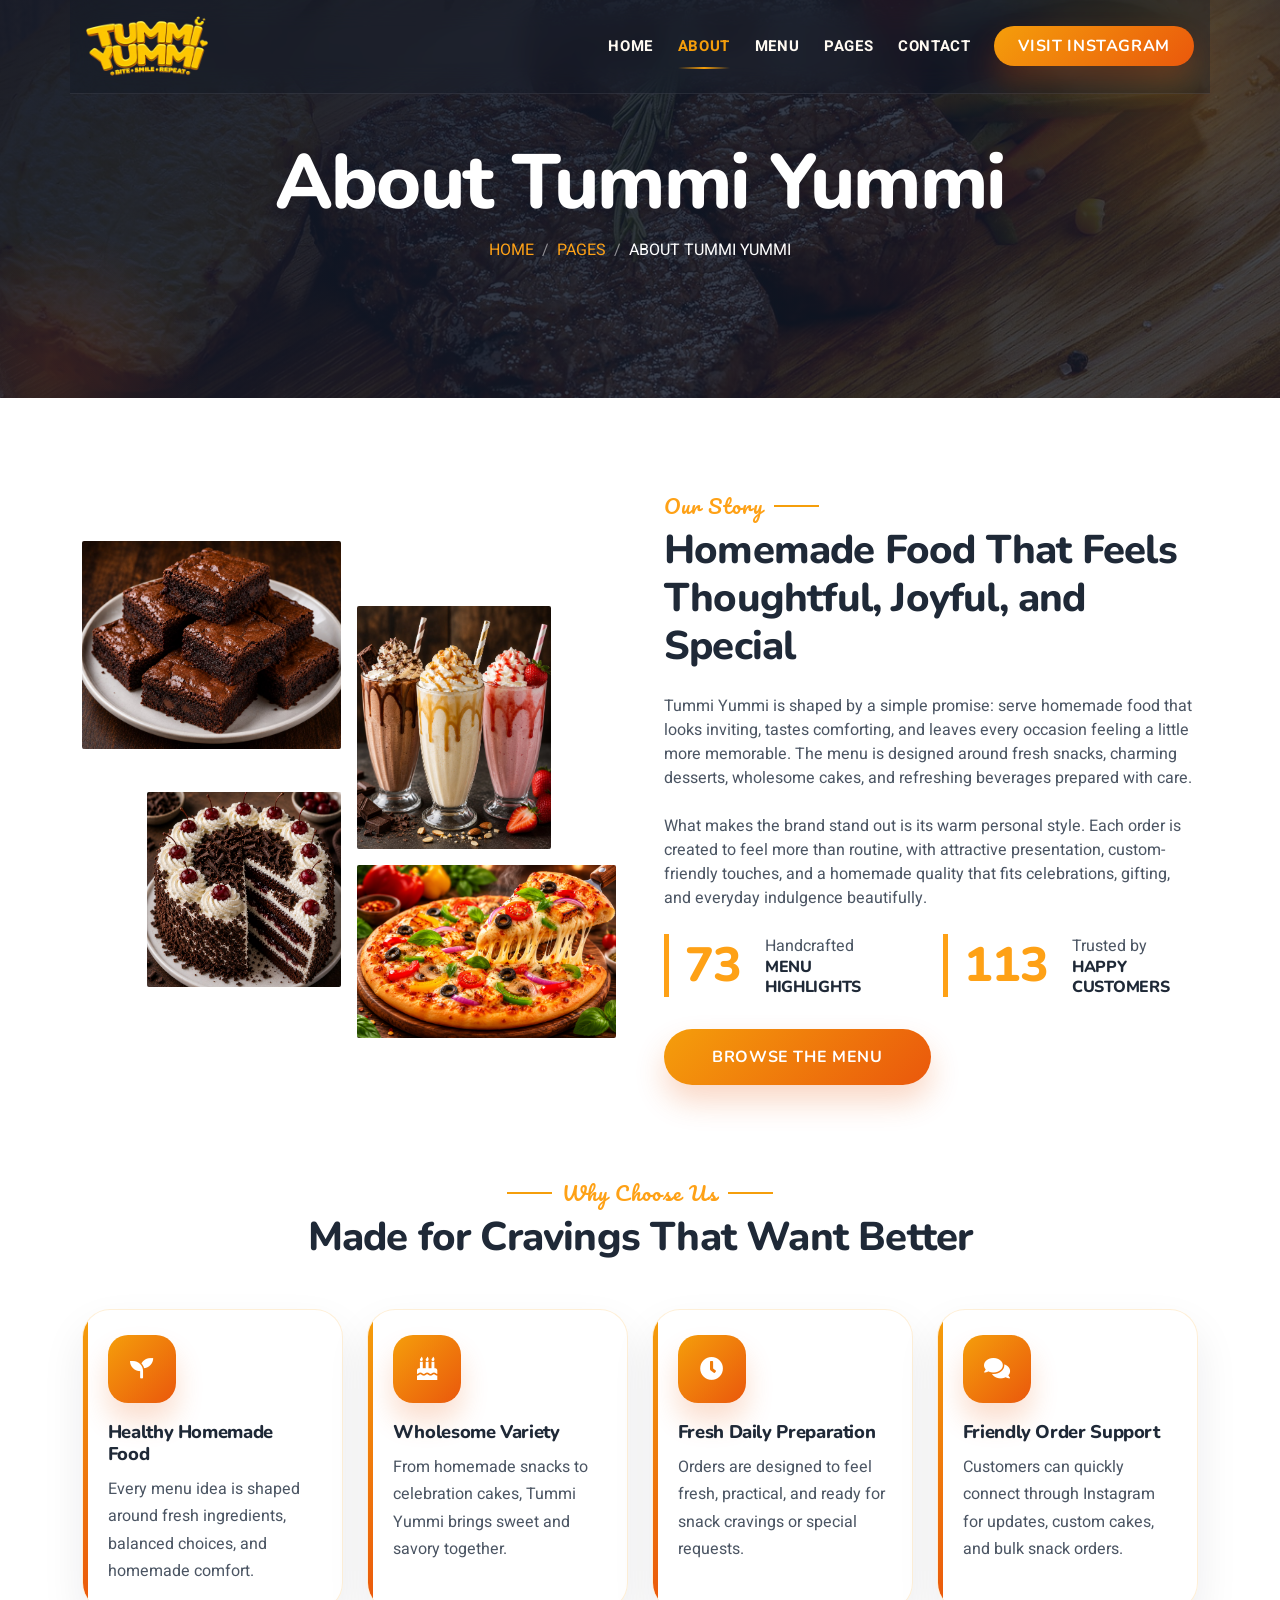
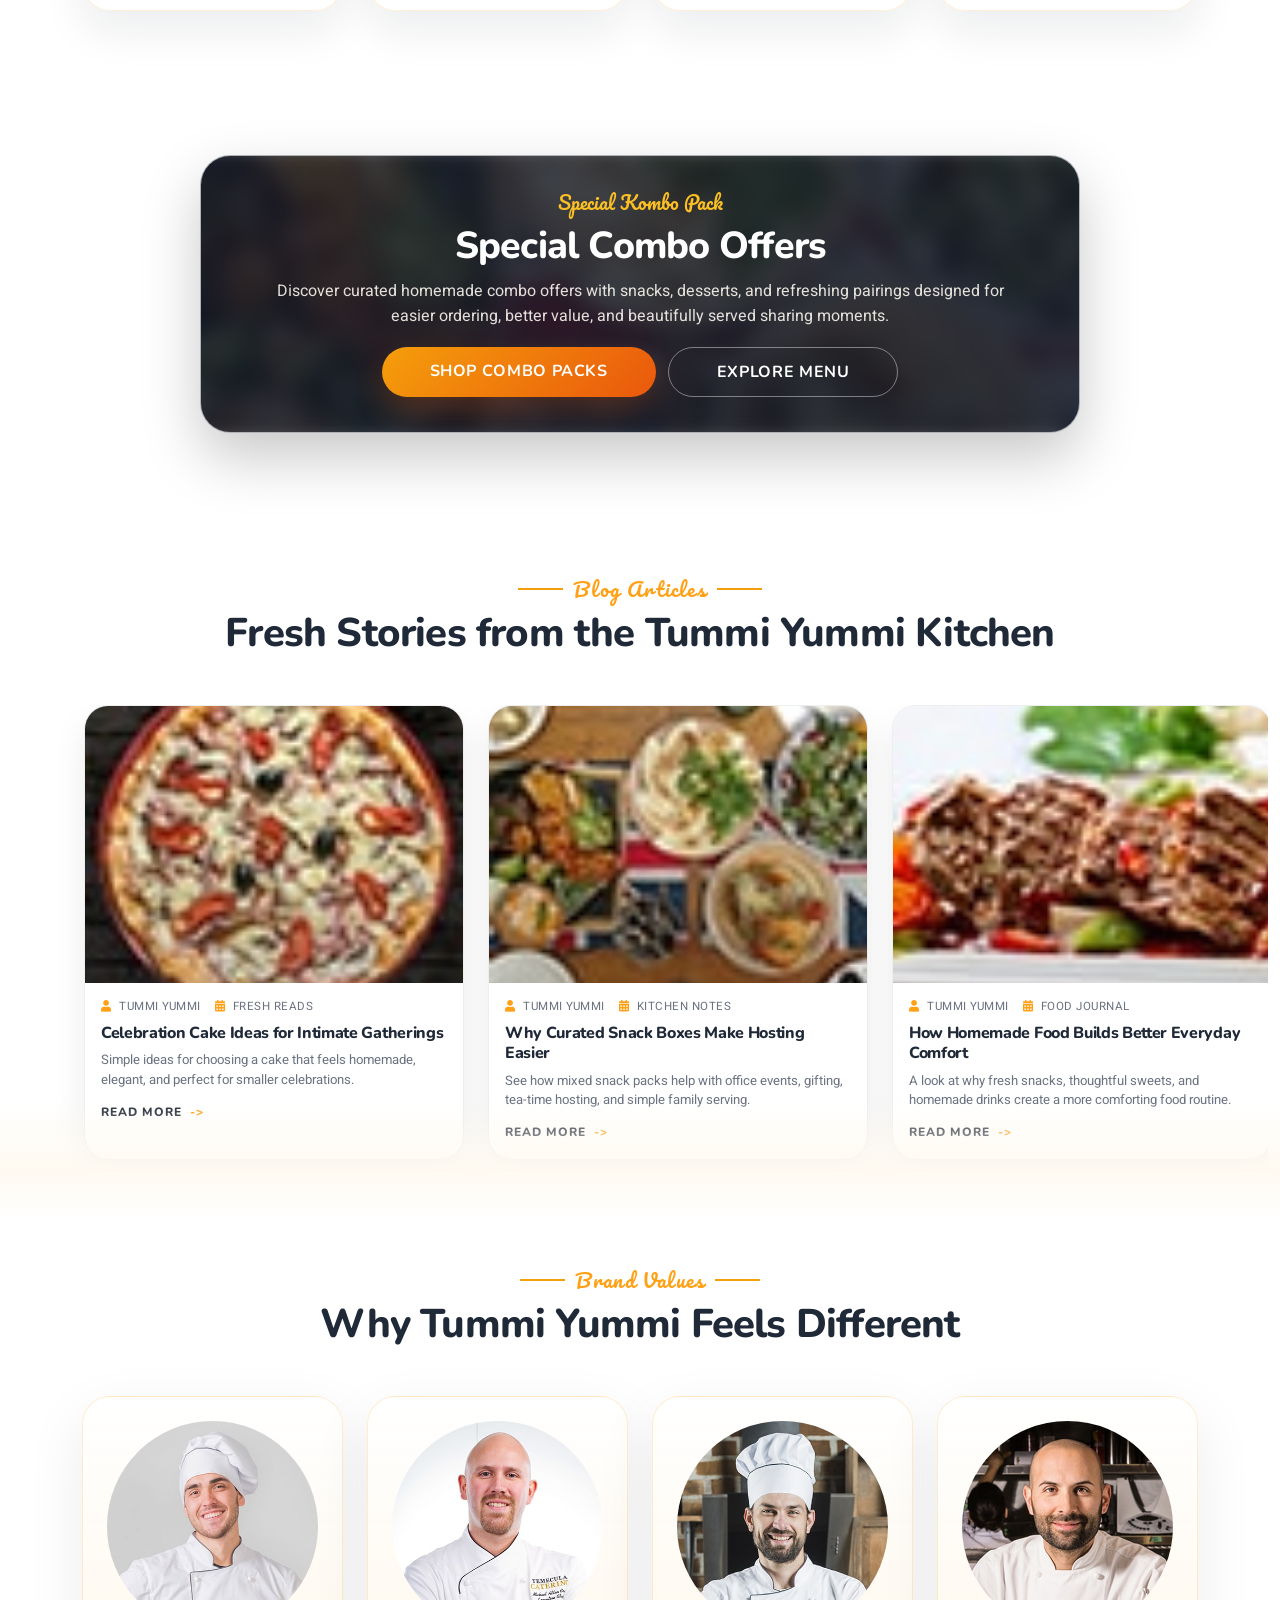
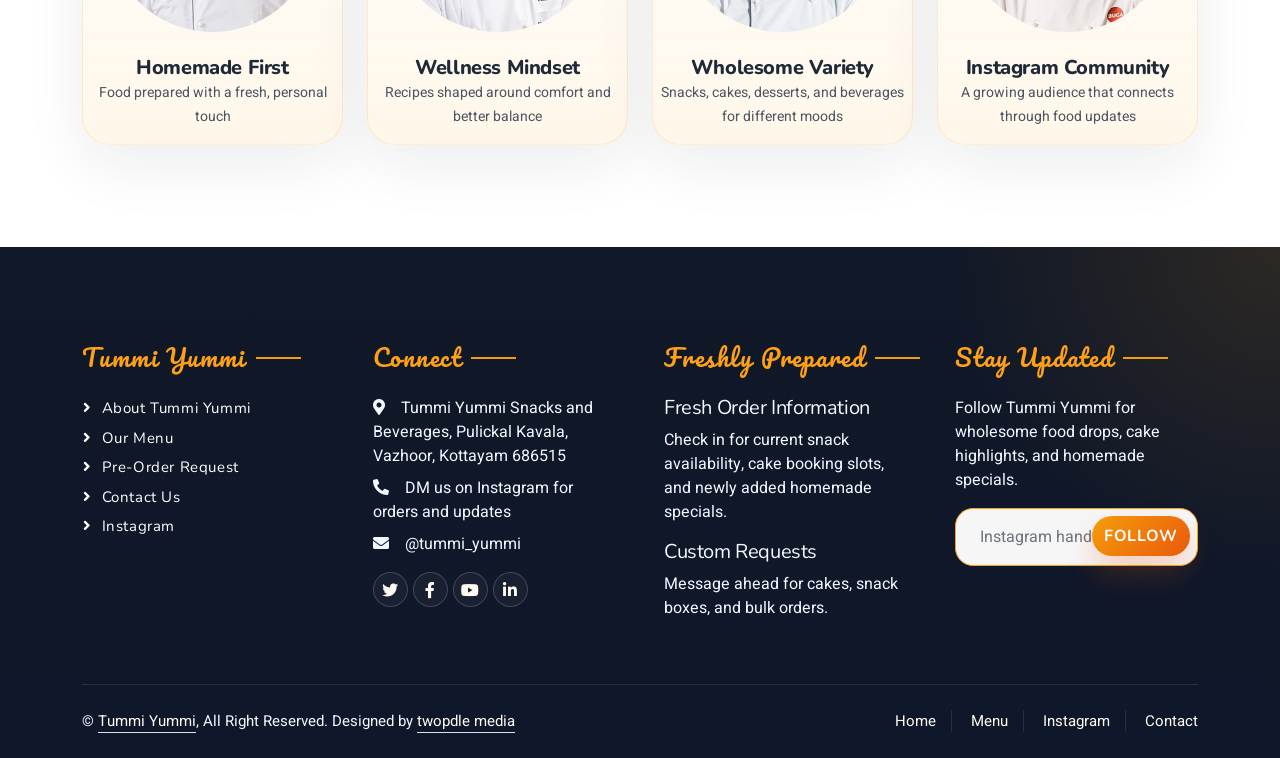
==== commit 660484c0: "first commitsssyyyyyyyyyyyy" ====
--- a/about.html
+++ b/about.html
@@ -53,8 +53,7 @@
             <div class="container position-relative p-0">
                 <nav class="navbar navbar-expand-lg navbar-dark bg-dark p-3 py-lg-0">
                     <a href="" class="navbar-brand p-0">
-                        <h1 class="text-primary m-0"><i class="fa fa-utensils me-3"></i>Tummi Yummi</h1>
-                        <!-- <img src="img/logo.png" alt="Logo"> -->
+                        <img src="assets/Logoo.png" alt="Tummi Yummi Logo">
                     </a>
                     <button class="navbar-toggler" type="button" data-bs-toggle="collapse"
                         data-bs-target="#navbarCollapse">
@@ -104,19 +103,19 @@
                         <div class="row g-3">
                             <div class="col-6 text-start">
                                 <img class="img-fluid rounded w-100 wow zoomIn" data-wow-delay="0.1s"
-                                    src="img/about-1.jpg">
+                                    src="assets/Brownies.jpeg">
                             </div>
                             <div class="col-6 text-start">
                                 <img class="img-fluid rounded w-75 wow zoomIn" data-wow-delay="0.3s"
-                                    src="img/about-2.jpg" style="margin-top: 25%;">
+                                    src="assets/Shakes.jpeg" style="margin-top: 25%;">
                             </div>
                             <div class="col-6 text-end">
-                                <img class="img-fluid rounded w-75 wow zoomIn" data-wow-delay="0.5s"
-                                    src="img/about-3.jpg">
+                                <img class="img-fluid rounded w-75 wow zoomIn about-cake-photo" data-wow-delay="0.5s"
+                                    src="assets/Black%20Forest.jpeg">
                             </div>
                             <div class="col-6 text-end">
                                 <img class="img-fluid rounded w-100 wow zoomIn" data-wow-delay="0.7s"
-                                    src="img/about-4.jpg">
+                                    src="assets/Pizzaa.png">
                             </div>
                         </div>
                     </div>
@@ -525,4 +524,4 @@
     <script src="js/main.js"></script>
 </body>
 
-</html>+</html>
--- a/css/style.css
+++ b/css/style.css
@@ -305,8 +305,27 @@
 }
 
 .hero-header img {
+    width: 108%;
+    max-width: 108%;
+    margin-right: -4%;
     animation: imgRotate 50s linear infinite;
     filter: drop-shadow(0 30px 55px rgba(0, 0, 0, .28));
+}
+
+.about-cake-photo {
+    margin-top: -28%;
+}
+
+@media (max-width: 991.98px) {
+    .hero-header img {
+        width: 100%;
+        max-width: 100%;
+        margin-right: 0;
+    }
+
+    .about-cake-photo {
+        margin-top: 0;
+    }
 }
 
 @keyframes imgRotate { 
@@ -449,17 +468,23 @@
 }
 
 .menu-filter-panel {
-    display: none;
+    position: sticky;
+    top: 120px;
+    padding: 1.5rem;
+    border-radius: 28px;
+    background: linear-gradient(180deg, rgba(255, 255, 255, .98), rgba(255, 246, 231, .94));
+    border: 1px solid rgba(245, 158, 11, .16);
+    box-shadow: var(--shadow-soft);
 }
 
 .menu-layout > .col-lg-8 {
-    width: 100%;
-    max-width: 100%;
-    flex: 0 0 100%;
+    width: 66.66666667%;
+    max-width: 66.66666667%;
+    flex: 0 0 auto;
 }
 
 .menu-layout > .col-lg-4 {
-    display: none;
+    display: block;
 }
 
 .menu-filter-kicker {
@@ -534,22 +559,26 @@
     touch-action: none;
     user-select: none;
     pointer-events: none;
+    display: none;
 }
 
 .mobile-menu-filter-list {
     position: absolute;
     inset: 0;
     opacity: 0;
+    visibility: hidden;
     transform: scale(.86);
     transform-origin: right center;
     pointer-events: none;
-    transition: opacity .28s ease, transform .28s ease;
+    transition: opacity .28s ease, transform .28s ease, visibility 0s linear .28s;
 }
 
 .mobile-menu-filter.is-open .mobile-menu-filter-list {
     opacity: 1;
+    visibility: visible;
     transform: scale(1);
     pointer-events: auto;
+    transition-delay: 0s;
 }
 
 .mobile-menu-filter-btn {
@@ -642,6 +671,10 @@
     transform: scale(1);
 }
 
+.mobile-menu-filter:not(.is-open) .mobile-menu-filter-btn {
+    pointer-events: none;
+}
+
 .mobile-menu-filter-btn .filter-icon {
     position: absolute;
     top: 50%;
@@ -781,6 +814,294 @@
     color: var(--heading);
 }
 
+.menu-filter-item > .d-flex {
+    cursor: pointer;
+}
+
+.menu-filter-item > .d-flex:focus-visible {
+    outline: 3px solid rgba(255, 116, 0, .28);
+    outline-offset: 6px;
+    border-radius: 18px;
+}
+
+.menu-item-modal {
+    position: fixed;
+    inset: 0;
+    z-index: 1060;
+    display: flex;
+    align-items: flex-end;
+    justify-content: center;
+    opacity: 0;
+    pointer-events: none;
+    transition: opacity .25s ease;
+}
+
+.menu-item-modal.is-open {
+    opacity: 1;
+    pointer-events: auto;
+}
+
+.menu-item-modal-backdrop {
+    position: absolute;
+    inset: 0;
+    background: rgba(10, 10, 10, .62);
+    backdrop-filter: blur(2px);
+}
+
+.menu-item-modal-sheet {
+    position: relative;
+    width: min(420px, 100%);
+    max-height: calc(100vh - 28px);
+    padding: 28px 22px 16px;
+    overflow-y: auto;
+    border-radius: 24px 24px 0 0;
+    background: #fff;
+    box-shadow: 0 -18px 50px rgba(15, 23, 42, .24);
+    transform: translateY(24px);
+    transition: transform .25s ease;
+}
+
+.menu-item-modal.is-open .menu-item-modal-sheet {
+    transform: translateY(0);
+}
+
+.menu-item-modal-handle {
+    position: absolute;
+    top: 8px;
+    left: 50%;
+    width: 42px;
+    height: 4px;
+    border-radius: 999px;
+    background: #d1d5db;
+    transform: translateX(-50%);
+}
+
+.menu-item-modal-close {
+    position: absolute;
+    top: 12px;
+    right: 12px;
+    width: 34px;
+    height: 34px;
+    border: 1px solid rgba(15, 23, 42, .08);
+    border-radius: 50%;
+    background: #fff;
+    color: #64748b;
+    box-shadow: 0 8px 18px rgba(15, 23, 42, .08);
+}
+
+.menu-item-modal-hero {
+    display: grid;
+    grid-template-columns: 46% 1fr;
+    gap: 18px;
+    align-items: start;
+}
+
+.menu-item-modal-hero img {
+    width: 100%;
+    aspect-ratio: 1 / 1;
+    object-fit: cover;
+    border-radius: 16px;
+    box-shadow: 0 10px 24px rgba(15, 23, 42, .12);
+}
+
+.menu-item-modal-summary h3 {
+    margin: 16px 0 2px;
+    color: var(--heading);
+    font-size: 1.22rem;
+    line-height: 1.15;
+}
+
+.menu-item-modal-summary > span {
+    display: block;
+    margin-bottom: 8px;
+    color: #ff7400;
+    font-size: .78rem;
+    font-weight: 800;
+}
+
+.menu-item-modal-summary p {
+    margin-bottom: 10px;
+    color: #475569;
+    font-size: .88rem;
+    line-height: 1.4;
+}
+
+.menu-item-modal-meta {
+    display: flex;
+    gap: 16px;
+    color: #64748b;
+    font-size: .72rem;
+    font-weight: 700;
+}
+
+.menu-item-modal-meta i {
+    margin-right: 4px;
+    color: #64748b;
+}
+
+.menu-item-modal-section {
+    margin-top: 16px;
+}
+
+.menu-item-modal-section h4 {
+    margin-bottom: 8px;
+    color: var(--heading);
+    font-size: .9rem;
+}
+
+.menu-item-modal-section p {
+    margin: 0;
+    color: #475569;
+    font-size: .78rem;
+    line-height: 1.45;
+}
+
+.menu-item-related-list {
+    display: grid;
+    grid-template-columns: repeat(4, minmax(0, 1fr));
+    gap: 10px;
+}
+
+.menu-item-related-card {
+    padding: 5px;
+    border: 0;
+    border-radius: 12px;
+    background: #fff7ed;
+    text-align: left;
+    box-shadow: 0 7px 18px rgba(15, 23, 42, .08);
+}
+
+.menu-item-related-card img {
+    width: 100%;
+    aspect-ratio: 1 / .82;
+    object-fit: cover;
+    border-radius: 9px;
+}
+
+.menu-item-related-card strong {
+    display: block;
+    margin-top: 5px;
+    overflow: hidden;
+    color: var(--heading);
+    font-size: .62rem;
+    line-height: 1.1;
+    text-overflow: ellipsis;
+    white-space: nowrap;
+}
+
+.menu-item-related-card span {
+    display: flex;
+    align-items: center;
+    justify-content: space-between;
+    margin-top: 4px;
+    color: #ff7400;
+    font-size: .62rem;
+    font-weight: 800;
+}
+
+.menu-item-related-card span i {
+    display: inline-flex;
+    width: 17px;
+    height: 17px;
+    align-items: center;
+    justify-content: center;
+    border-radius: 50%;
+    background: #ff7400;
+    color: #fff;
+    font-size: .55rem;
+}
+
+.menu-item-related-more {
+    min-height: 118px;
+    display: flex;
+    flex-direction: column;
+    justify-content: center;
+    background: linear-gradient(135deg, rgba(255, 116, 0, .14), rgba(255, 184, 77, .12));
+    border: 1px dashed rgba(255, 116, 0, .34);
+}
+
+.menu-item-related-more > i {
+    width: 34px;
+    height: 34px;
+    display: inline-flex;
+    align-items: center;
+    justify-content: center;
+    margin-bottom: 10px;
+    border-radius: 12px;
+    background: #ff7400;
+    color: #fff;
+}
+
+.menu-item-related-more strong {
+    margin-top: 0;
+}
+
+.menu-item-related-more span {
+    color: var(--heading);
+}
+
+.menu-item-perfect-list {
+    display: flex;
+    flex-wrap: nowrap;
+    gap: 8px;
+    overflow-x: auto;
+    padding-bottom: 2px;
+    scrollbar-width: none;
+}
+
+.menu-item-perfect-list::-webkit-scrollbar {
+    display: none;
+}
+
+.menu-item-perfect-list span {
+    display: inline-flex;
+    flex: 0 0 auto;
+    align-items: center;
+    gap: 6px;
+    padding: 8px 12px;
+    border-radius: 12px;
+    background: #fff2f2;
+    color: #fb5d5d;
+    font-size: .72rem;
+    font-weight: 800;
+}
+
+.menu-item-perfect-list span:nth-child(2) {
+    background: #fff7e6;
+    color: #fb8c00;
+}
+
+.menu-item-perfect-list span:nth-child(3) {
+    background: #f3e8ff;
+    color: #7c3aed;
+}
+
+.menu-item-perfect-list span:nth-child(4) {
+    background: #eafaf2;
+    color: #16a34a;
+}
+
+.menu-item-order-btn {
+    display: flex;
+    width: 100%;
+    min-height: 56px;
+    align-items: center;
+    justify-content: center;
+    gap: 10px;
+    margin-top: 18px;
+    border: 0;
+    border-radius: 13px;
+    background: linear-gradient(135deg, #ff7a00, #ff4d00);
+    color: #fff;
+    font-family: 'Nunito', sans-serif;
+    font-weight: 900;
+    box-shadow: 0 12px 24px rgba(255, 101, 0, .25);
+}
+
+body.menu-modal-open {
+    overflow: hidden;
+}
+
 
 /*** Service ***/
 .service-item {
@@ -1696,6 +2017,83 @@
     align-items: center;
 }
 
+.blog-pill-row {
+    display: flex;
+    flex-wrap: wrap;
+    gap: 5px;
+    margin-bottom: .5rem;
+}
+
+.blog-pill {
+    display: inline-flex;
+    align-items: center;
+    max-width: 100%;
+    padding: .16rem .42rem;
+    border-radius: 999px;
+    font-family: 'Nunito', sans-serif;
+    font-size: .56rem;
+    font-weight: 800;
+    line-height: 1.2;
+    letter-spacing: .03em;
+    text-transform: uppercase;
+    white-space: nowrap;
+}
+
+.blog-pill-warm {
+    background: rgba(254, 161, 22, .14);
+    color: #d97706;
+}
+
+.blog-pill-cool {
+    background: rgba(37, 99, 235, .1);
+    color: #2563eb;
+}
+
+.blog-pill-fresh {
+    background: rgba(22, 163, 74, .1);
+    color: #15803d;
+}
+
+.blog-pill-rose {
+    background: rgba(225, 29, 72, .1);
+    color: #be123c;
+}
+
+.blog-pill-cocoa {
+    background: rgba(120, 53, 15, .12);
+    color: #92400e;
+}
+
+.blog-pill-gold {
+    background: rgba(202, 138, 4, .13);
+    color: #a16207;
+}
+
+.blog-pill-leaf {
+    background: rgba(21, 128, 61, .1);
+    color: #166534;
+}
+
+.blog-pill-spice {
+    background: rgba(220, 38, 38, .1);
+    color: #b91c1c;
+}
+
+.blog-pill-sky {
+    background: rgba(14, 165, 233, .1);
+    color: #0369a1;
+}
+
+.blog-pill-teal {
+    background: rgba(13, 148, 136, .1);
+    color: #0f766e;
+}
+
+.blog-pill-violet {
+    background: rgba(124, 58, 237, .1);
+    color: #6d28d9;
+}
+
 .blog-card h3 {
     margin-bottom: .5rem;
     font-size: 1rem;
@@ -1968,7 +2366,112 @@
         display: none;
     }
 
+    .menu-layout > .col-lg-8 {
+        width: 100%;
+        max-width: 100%;
+        flex: 0 0 100%;
+        padding-left: .65rem;
+        padding-right: .65rem;
+    }
+
+    .menu-items-grid {
+        margin-left: 0;
+        margin-right: 0;
+        --bs-gutter-y: .9rem;
+    }
+
+    .menu-items-grid .menu-filter-item {
+        width: 100%;
+        max-width: 100%;
+        flex: 0 0 100%;
+        padding-left: 0;
+        padding-right: 0;
+    }
+
+    .menu-filter-item > .d-flex {
+        min-height: 104px;
+        align-items: center !important;
+        padding: 10px 12px;
+        border: 1px solid rgba(245, 158, 11, .18);
+        border-radius: 22px;
+        background: #fff;
+        box-shadow: 0 10px 26px rgba(15, 23, 42, .06);
+    }
+
+    .menu-filter-item > .d-flex > img {
+        width: 72px !important;
+        height: 72px;
+        flex: 0 0 72px;
+        border-radius: 14px !important;
+    }
+
+    .menu-filter-item > .d-flex > .ps-4 {
+        min-width: 0;
+        padding-left: .95rem !important;
+    }
+
+    .menu-filter-item h5 {
+        gap: .35rem;
+        margin-bottom: .32rem;
+        padding-bottom: .32rem !important;
+        font-size: .98rem;
+        line-height: 1.15;
+    }
+
+    .menu-filter-item h5 span:first-child {
+        min-width: 0;
+        overflow-wrap: anywhere;
+    }
+
+    .menu-filter-item h5 .text-primary {
+        flex: 0 0 auto;
+        max-width: 42%;
+        text-align: right;
+        overflow-wrap: anywhere;
+    }
+
+    .menu-filter-item small {
+        display: block;
+        font-size: .82rem;
+        line-height: 1.32;
+    }
+
+    .menu-section .tab-content .col-lg-6 > .d-flex {
+        margin-left: -.35rem;
+        margin-right: -.35rem;
+        min-height: 104px;
+        padding: 10px 12px;
+        border: 1px solid rgba(245, 158, 11, .18);
+        border-radius: 22px;
+        background: #fff;
+        box-shadow: 0 10px 26px rgba(15, 23, 42, .06);
+    }
+
+    .menu-section .tab-content .col-lg-6 > .d-flex > img {
+        width: 72px !important;
+        height: 72px;
+        flex: 0 0 72px;
+        border-radius: 14px !important;
+    }
+
+    .menu-section .tab-content .col-lg-6 > .d-flex > .ps-4 {
+        padding-left: .95rem !important;
+    }
+
+    .menu-section .tab-content h5 {
+        margin-bottom: .32rem;
+        padding-bottom: .32rem !important;
+        font-size: .98rem;
+        line-height: 1.15;
+    }
+
+    .menu-section .tab-content small {
+        font-size: .82rem;
+        line-height: 1.32;
+    }
+
     .mobile-menu-filter {
+        display: block;
         width: 308px;
         height: 360px;
         top: max(86px, min(42vh, calc(100vh - 360px)));
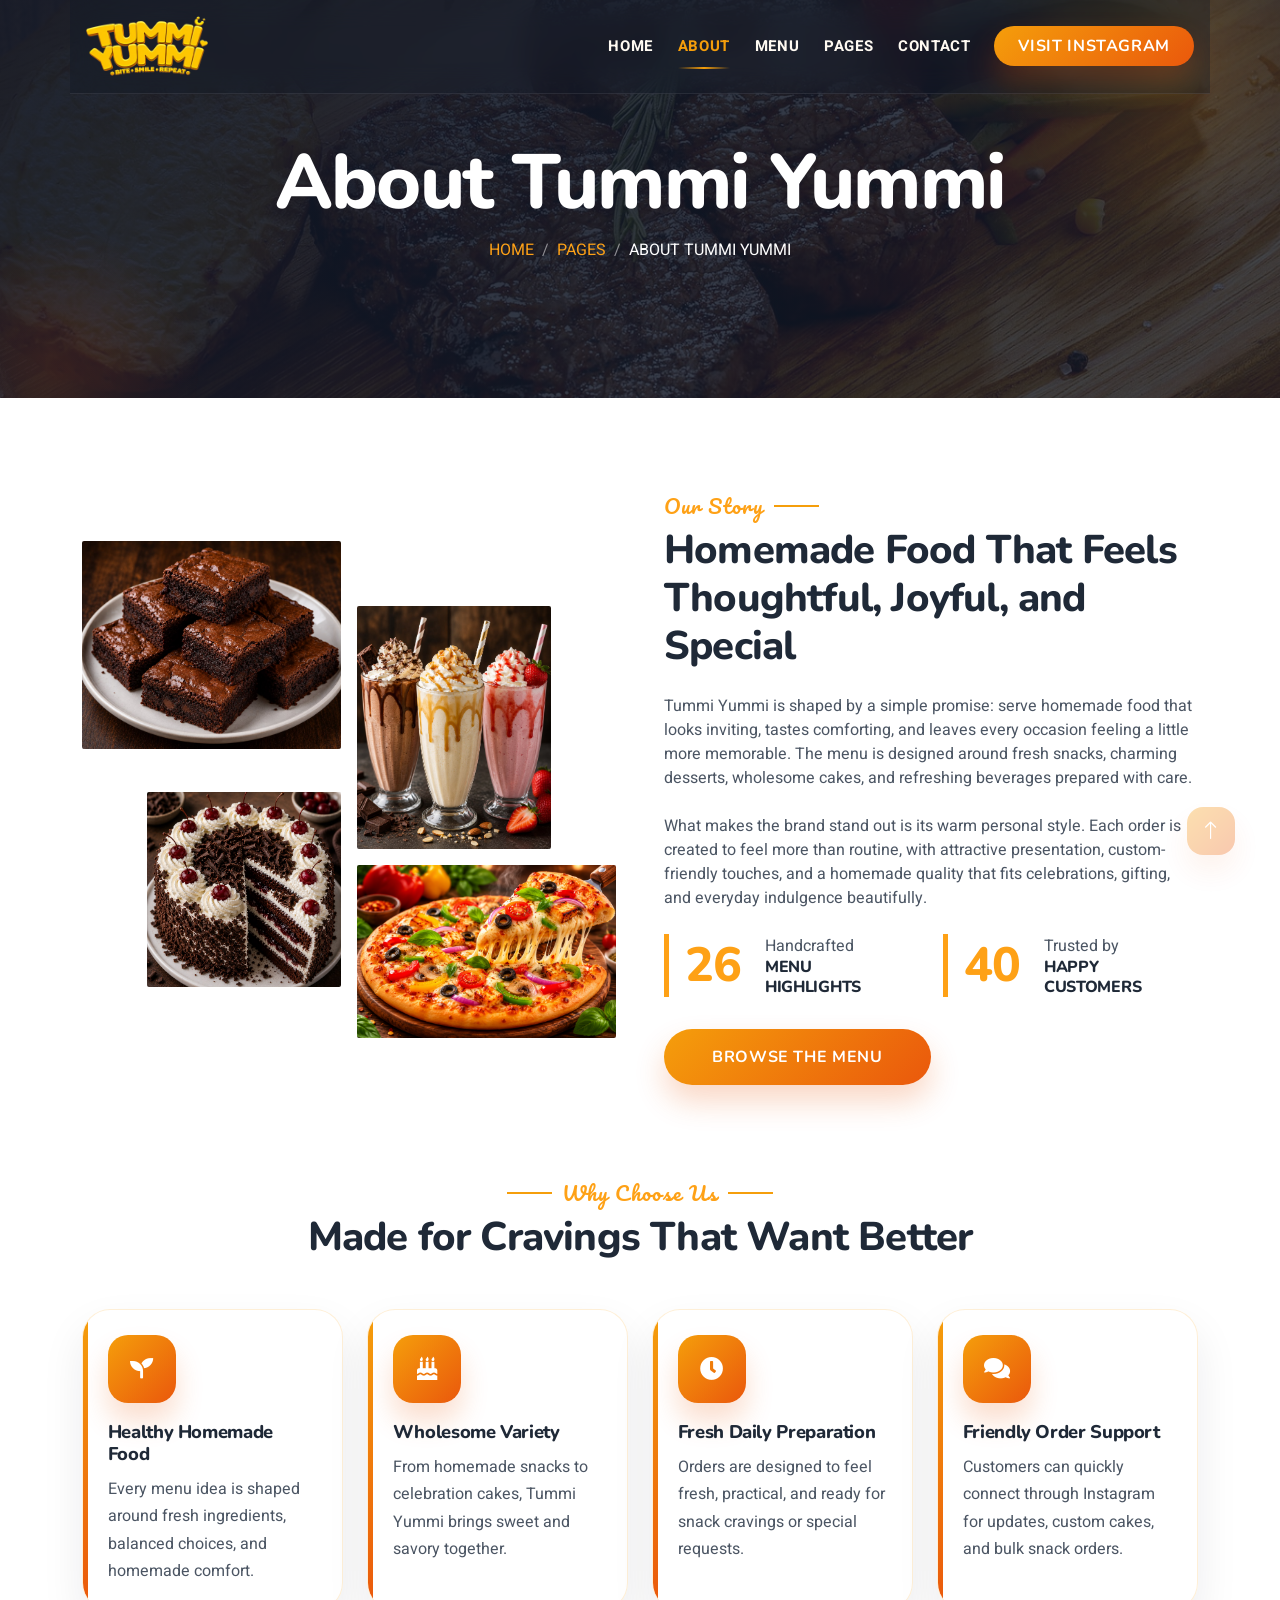
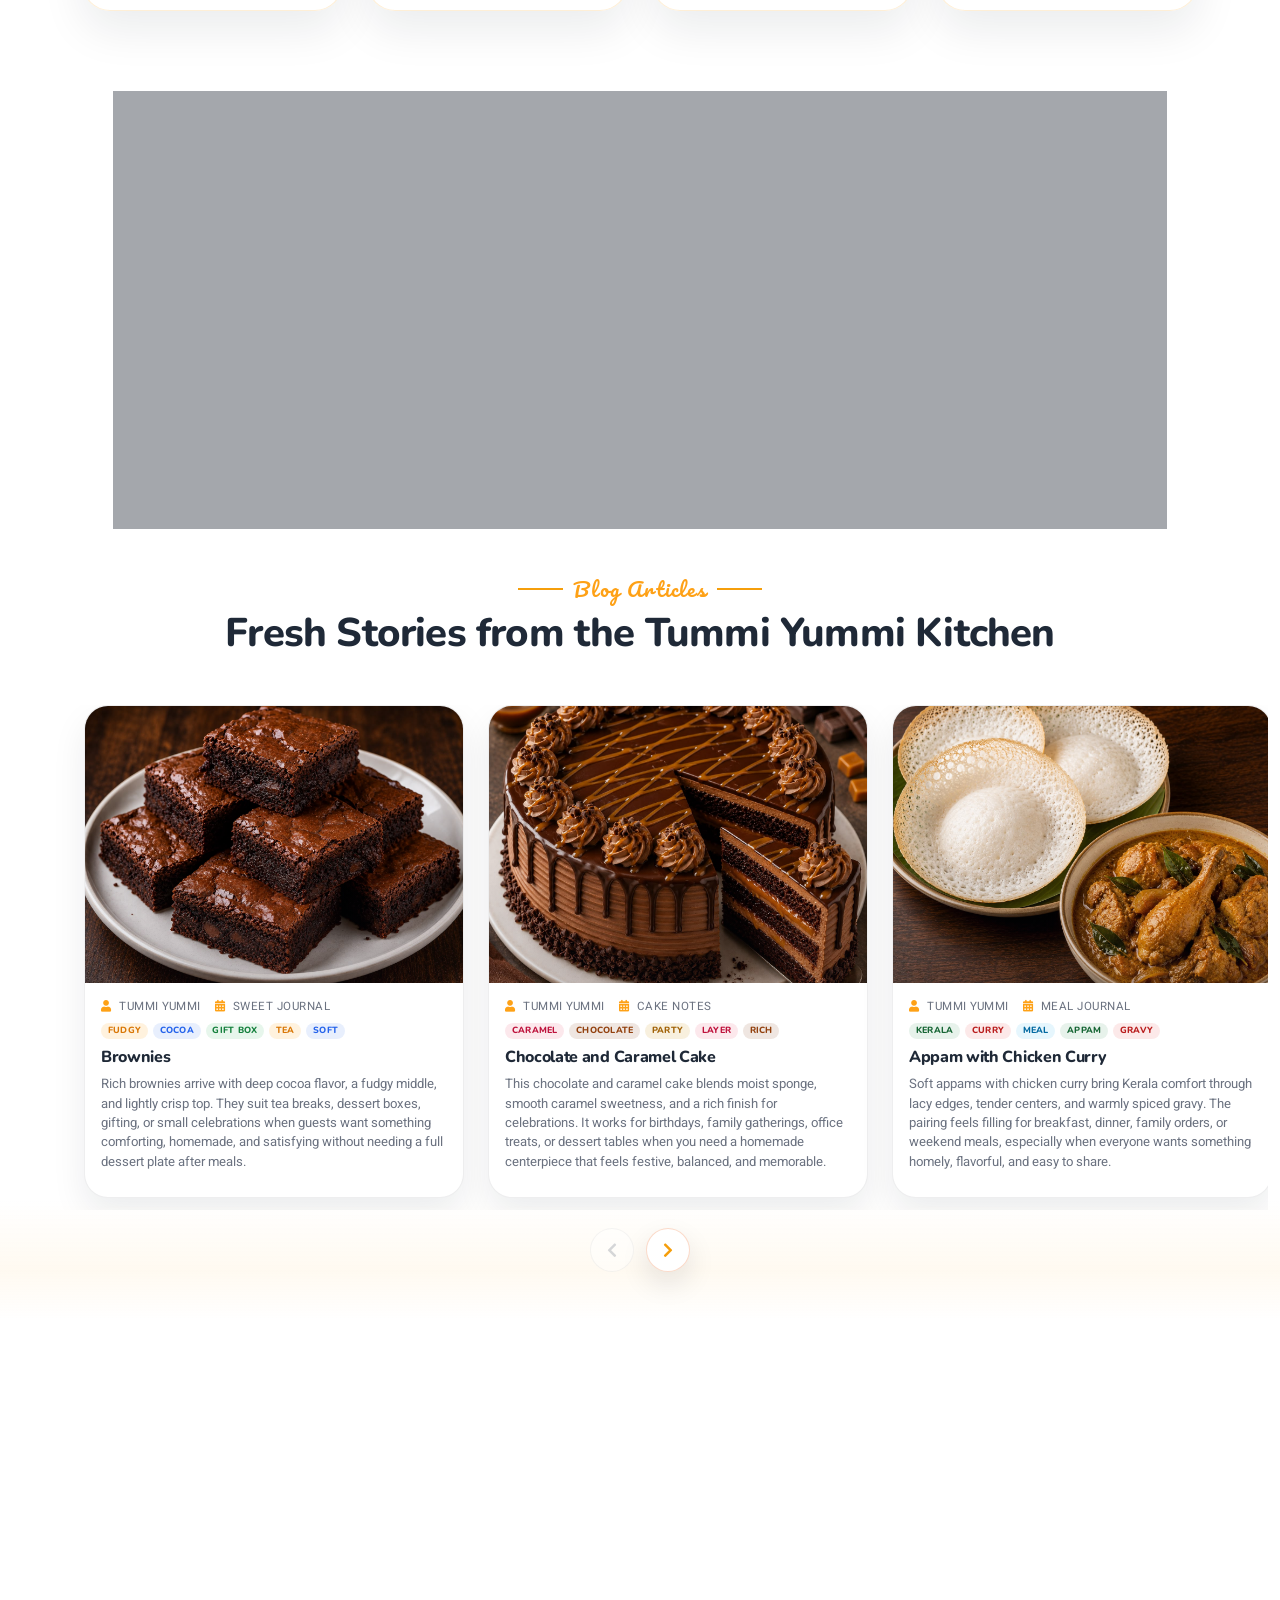
==== commit 71360d57: "first commitsssyyyyyyyyyyyyy" ====
--- a/about.html
+++ b/about.html
@@ -249,102 +249,308 @@
                     <div class="blog-scroll-item">
                         <article class="blog-card">
                             <div class="blog-card-media">
-                                <img src="img/menu-7.jpg" alt="Celebration cake ideas">
-                            </div>
-                            <div class="blog-card-content">
-                                <div class="blog-meta">
-                                    <span><i class="fa fa-user text-primary me-2"></i>Tummi Yummi</span>
-                                    <span><i class="fa fa-calendar-alt text-primary me-2"></i>Fresh Reads</span>
-                                </div>
-                                <h3>Celebration Cake Ideas for Intimate Gatherings</h3>
-                                <p>Simple ideas for choosing a cake that feels homemade, elegant, and perfect for
-                                    smaller celebrations.</p>
-                                <a href="contact.html">Read More</a>
-                            </div>
-                        </article>
-                    </div>
-                    <div class="blog-scroll-item">
-                        <article class="blog-card">
-                            <div class="blog-card-media">
-                                <img src="img/menu-5.jpg" alt="Snack box inspiration">
+                                <img src="assets/Brownies.jpeg" alt="Fresh homemade brownies">
+                            </div>
+                            <div class="blog-card-content">
+                                <div class="blog-meta">
+                                    <span><i class="fa fa-user text-primary me-2"></i>Tummi Yummi</span>
+                                    <span><i class="fa fa-calendar-alt text-primary me-2"></i>Sweet Journal</span>
+                                </div>
+                                <div class="blog-pill-row">
+                                    <span class="blog-pill blog-pill-warm">Fudgy</span>
+                                    <span class="blog-pill blog-pill-cool">Cocoa</span>
+                                    <span class="blog-pill blog-pill-fresh">Gift Box</span>
+                                    <span class="blog-pill blog-pill-warm">Tea</span>
+                                    <span class="blog-pill blog-pill-cool">Soft</span>
+                                </div>
+                                <h3>Brownies</h3>
+                                <p>Rich brownies arrive with deep cocoa flavor, a fudgy middle, and lightly crisp top. They suit tea breaks, dessert boxes, gifting, or small celebrations when guests want something comforting, homemade, and satisfying without needing a full dessert plate after meals.</p>
+                            </div>
+                        </article>
+                    </div>
+                    <div class="blog-scroll-item">
+                        <article class="blog-card">
+                            <div class="blog-card-media">
+                                <img src="assets/Chocolate and Caramel Cake.jpeg" alt="Chocolate and caramel cake slice">
+                            </div>
+                            <div class="blog-card-content">
+                                <div class="blog-meta">
+                                    <span><i class="fa fa-user text-primary me-2"></i>Tummi Yummi</span>
+                                    <span><i class="fa fa-calendar-alt text-primary me-2"></i>Cake Notes</span>
+                                </div>
+                                <div class="blog-pill-row">
+                                    <span class="blog-pill blog-pill-rose">Caramel</span>
+                                    <span class="blog-pill blog-pill-cocoa">Chocolate</span>
+                                    <span class="blog-pill blog-pill-gold">Party</span>
+                                    <span class="blog-pill blog-pill-rose">Layer</span>
+                                    <span class="blog-pill blog-pill-cocoa">Rich</span>
+                                </div>
+                                <h3>Chocolate and Caramel Cake</h3>
+                                <p>This chocolate and caramel cake blends moist sponge, smooth caramel sweetness, and a rich finish for celebrations. It works for birthdays, family gatherings, office treats, or dessert tables when you need a homemade centerpiece that feels festive, balanced, and memorable.</p>
+                            </div>
+                        </article>
+                    </div>
+                    <div class="blog-scroll-item">
+                        <article class="blog-card">
+                            <div class="blog-card-media">
+                                <img src="assets/Appam with Chicken Curry.jpeg" alt="Appam with chicken curry">
+                            </div>
+                            <div class="blog-card-content">
+                                <div class="blog-meta">
+                                    <span><i class="fa fa-user text-primary me-2"></i>Tummi Yummi</span>
+                                    <span><i class="fa fa-calendar-alt text-primary me-2"></i>Meal Journal</span>
+                                </div>
+                                <div class="blog-pill-row">
+                                    <span class="blog-pill blog-pill-leaf">Kerala</span>
+                                    <span class="blog-pill blog-pill-spice">Curry</span>
+                                    <span class="blog-pill blog-pill-sky">Meal</span>
+                                    <span class="blog-pill blog-pill-leaf">Appam</span>
+                                    <span class="blog-pill blog-pill-spice">Gravy</span>
+                                </div>
+                                <h3>Appam with Chicken Curry</h3>
+                                <p>Soft appams with chicken curry bring Kerala comfort through lacy edges, tender centers, and warmly spiced gravy. The pairing feels filling for breakfast, dinner, family orders, or weekend meals, especially when everyone wants something homely, flavorful, and easy to share.</p>
+                            </div>
+                        </article>
+                    </div>
+                    <div class="blog-scroll-item">
+                        <article class="blog-card">
+                            <div class="blog-card-media">
+                                <img src="assets/Cutlet.jpeg" alt="Crispy homemade cutlets">
+                            </div>
+                            <div class="blog-card-content">
+                                <div class="blog-meta">
+                                    <span><i class="fa fa-user text-primary me-2"></i>Tummi Yummi</span>
+                                    <span><i class="fa fa-calendar-alt text-primary me-2"></i>Tea Journal</span>
+                                </div>
+                                <div class="blog-pill-row">
+                                    <span class="blog-pill blog-pill-gold">Crispy</span>
+                                    <span class="blog-pill blog-pill-spice">Spiced</span>
+                                    <span class="blog-pill blog-pill-teal">Tea</span>
+                                    <span class="blog-pill blog-pill-gold">Golden</span>
+                                    <span class="blog-pill blog-pill-teal">Snack</span>
+                                </div>
+                                <h3>Cutlet</h3>
+                                <p>Our cutlets are filled with seasoned goodness, coated for crunch, and fried until golden. They are easy to serve for evening tea, school snacks, party platters, or office breaks, giving every guest a warm, crisp bite that feels freshly made.</p>
+                            </div>
+                        </article>
+                    </div>
+                    <div class="blog-scroll-item">
+                        <article class="blog-card">
+                            <div class="blog-card-media">
+                                <img src="assets/Donuts.jpeg" alt="Assorted homemade donuts">
+                            </div>
+                            <div class="blog-card-content">
+                                <div class="blog-meta">
+                                    <span><i class="fa fa-user text-primary me-2"></i>Tummi Yummi</span>
+                                    <span><i class="fa fa-calendar-alt text-primary me-2"></i>Sweet Notes</span>
+                                </div>
+                                <div class="blog-pill-row">
+                                    <span class="blog-pill blog-pill-rose">Soft</span>
+                                    <span class="blog-pill blog-pill-violet">Sweet</span>
+                                    <span class="blog-pill blog-pill-sky">Kids</span>
+                                    <span class="blog-pill blog-pill-rose">Glaze</span>
+                                    <span class="blog-pill blog-pill-violet">Fun</span>
+                                </div>
+                                <h3>Donuts</h3>
+                                <p>These donuts are soft, fluffy, and cheerful, finished with sweet toppings that make them instantly inviting. They suit children, birthday tables, gifting boxes, and dessert counters when you want a playful treat that feels light, colorful, and happily homemade today.</p>
+                            </div>
+                        </article>
+                    </div>
+                    <div class="blog-scroll-item">
+                        <article class="blog-card">
+                            <div class="blog-card-media">
+                                <img src="assets/Lava Cake.jpeg" alt="Chocolate lava cake">
+                            </div>
+                            <div class="blog-card-content">
+                                <div class="blog-meta">
+                                    <span><i class="fa fa-user text-primary me-2"></i>Tummi Yummi</span>
+                                    <span><i class="fa fa-calendar-alt text-primary me-2"></i>Dessert Notes</span>
+                                </div>
+                                <div class="blog-pill-row">
+                                    <span class="blog-pill blog-pill-cocoa">Molten</span>
+                                    <span class="blog-pill blog-pill-rose">Rich</span>
+                                    <span class="blog-pill blog-pill-gold">Warm</span>
+                                    <span class="blog-pill blog-pill-cocoa">Center</span>
+                                    <span class="blog-pill blog-pill-gold">Dessert</span>
+                                </div>
+                                <h3>Lava Cake</h3>
+                                <p>Lava cake is a chocolate dessert with a tender outside and warm molten center inside. It feels indulgent for dinner parties, celebrations, date nights, or cozy cravings when guests want something rich, spoonable, smooth, and best enjoyed immediately after serving.</p>
+                            </div>
+                        </article>
+                    </div>
+                    <div class="blog-scroll-item">
+                        <article class="blog-card">
+                            <div class="blog-card-media">
+                                <img src="assets/Mixture.jpeg" alt="Crunchy snack mixture">
+                            </div>
+                            <div class="blog-card-content">
+                                <div class="blog-meta">
+                                    <span><i class="fa fa-user text-primary me-2"></i>Tummi Yummi</span>
+                                    <span><i class="fa fa-calendar-alt text-primary me-2"></i>Snack Notes</span>
+                                </div>
+                                <div class="blog-pill-row">
+                                    <span class="blog-pill blog-pill-spice">Crunch</span>
+                                    <span class="blog-pill blog-pill-gold">Spicy</span>
+                                    <span class="blog-pill blog-pill-teal">Travel</span>
+                                    <span class="blog-pill blog-pill-spice">Savory</span>
+                                    <span class="blog-pill blog-pill-teal">Share</span>
+                                </div>
+                                <h3>Mixture</h3>
+                                <p>Our mixture is crunchy, spicy, and full of texture, making it a dependable snack for tea time. It works for travel, festive packs, office breaks, or casual guests when everyone wants something savory, crisp, familiar, and easy to share together.</p>
+                            </div>
+                        </article>
+                    </div>
+                    <div class="blog-scroll-item">
+                        <article class="blog-card">
+                            <div class="blog-card-media">
+                                <img src="assets/Puddingg.jpeg" alt="Creamy homemade pudding">
+                            </div>
+                            <div class="blog-card-content">
+                                <div class="blog-meta">
+                                    <span><i class="fa fa-user text-primary me-2"></i>Tummi Yummi</span>
+                                    <span><i class="fa fa-calendar-alt text-primary me-2"></i>Dessert Notes</span>
+                                </div>
+                                <div class="blog-pill-row">
+                                    <span class="blog-pill blog-pill-sky">Creamy</span>
+                                    <span class="blog-pill blog-pill-violet">Chilled</span>
+                                    <span class="blog-pill blog-pill-rose">Spoon</span>
+                                    <span class="blog-pill blog-pill-sky">Smooth</span>
+                                    <span class="blog-pill blog-pill-violet">Sweet</span>
+                                </div>
+                                <h3>Puddingg</h3>
+                                <p>Puddingg offers a smooth, creamy texture with gentle sweetness that feels right after meals. It suits parties, family dinners, dessert tables, or warm afternoons when you need something chilled, soft, simple, and comforting for guests of every age at home.</p>
+                            </div>
+                        </article>
+                    </div>
+                    <div class="blog-scroll-item">
+                        <article class="blog-card">
+                            <div class="blog-card-media">
+                                <img src="assets/Puffs.jpeg" alt="Flaky bakery puffs">
+                            </div>
+                            <div class="blog-card-content">
+                                <div class="blog-meta">
+                                    <span><i class="fa fa-user text-primary me-2"></i>Tummi Yummi</span>
+                                    <span><i class="fa fa-calendar-alt text-primary me-2"></i>Bakery Notes</span>
+                                </div>
+                                <div class="blog-pill-row">
+                                    <span class="blog-pill blog-pill-gold">Flaky</span>
+                                    <span class="blog-pill blog-pill-cocoa">Baked</span>
+                                    <span class="blog-pill blog-pill-leaf">Savory</span>
+                                    <span class="blog-pill blog-pill-gold">Layered</span>
+                                    <span class="blog-pill blog-pill-leaf">Fresh</span>
+                                </div>
+                                <h3>Puffs</h3>
+                                <p>Our puffs are baked with flaky pastry and savory filling, giving each bite warmth and crunch. They are perfect for tea time, snack boxes, office breaks, party trays, or guest visits when you want something light, satisfying, and familiar daily.</p>
+                            </div>
+                        </article>
+                    </div>
+                    <div class="blog-scroll-item">
+                        <article class="blog-card">
+                            <div class="blog-card-media">
+                                <img src="assets/Pickles.jpeg" alt="Traditional homemade pickles">
                             </div>
                             <div class="blog-card-content">
                                 <div class="blog-meta">
                                     <span><i class="fa fa-user text-primary me-2"></i>Tummi Yummi</span>
                                     <span><i class="fa fa-calendar-alt text-primary me-2"></i>Kitchen Notes</span>
                                 </div>
-                                <h3>Why Curated Snack Boxes Make Hosting Easier</h3>
-                                <p>See how mixed snack packs help with office events, gifting, tea-time hosting, and
-                                    simple family serving.</p>
-                                <a href="booking.html">Read More</a>
-                            </div>
-                        </article>
-                    </div>
-                    <div class="blog-scroll-item">
-                        <article class="blog-card">
-                            <div class="blog-card-media">
-                                <img src="img/menu-8.jpg" alt="Homemade food inspiration">
-                            </div>
-                            <div class="blog-card-content">
-                                <div class="blog-meta">
-                                    <span><i class="fa fa-user text-primary me-2"></i>Tummi Yummi</span>
-                                    <span><i class="fa fa-calendar-alt text-primary me-2"></i>Food Journal</span>
-                                </div>
-                                <h3>How Homemade Food Builds Better Everyday Comfort</h3>
-                                <p>A look at why fresh snacks, thoughtful sweets, and homemade drinks create a more
-                                    comforting food routine.</p>
-                                <a href="about.html">Read More</a>
-                            </div>
-                        </article>
-                    </div>
-                    <div class="blog-scroll-item">
-                        <article class="blog-card">
-                            <div class="blog-card-media">
-                                <img src="img/menu-1.jpg" alt="Tea time snack ideas">
-                            </div>
-                            <div class="blog-card-content">
-                                <div class="blog-meta">
-                                    <span><i class="fa fa-user text-primary me-2"></i>Tummi Yummi</span>
-                                    <span><i class="fa fa-calendar-alt text-primary me-2"></i>Tea Journal</span>
-                                </div>
-                                <h3>Tea-Time Snacks That Feel Homemade and Special</h3>
-                                <p>Favorite snack ideas for evening cravings, light sharing, and simple homemade
-                                    hosting.</p>
-                                <a href="menu.html">Read More</a>
-                            </div>
-                        </article>
-                    </div>
-                    <div class="blog-scroll-item">
-                        <article class="blog-card">
-                            <div class="blog-card-media">
-                                <img src="img/menu-3.jpg" alt="Dessert cup serving ideas">
-                            </div>
-                            <div class="blog-card-content">
-                                <div class="blog-meta">
-                                    <span><i class="fa fa-user text-primary me-2"></i>Tummi Yummi</span>
-                                    <span><i class="fa fa-calendar-alt text-primary me-2"></i>Sweet Notes</span>
-                                </div>
-                                <h3>Serving Dessert Cups with a More Elegant Presentation</h3>
-                                <p>Easy presentation ideas that make dessert cups feel polished for parties and gifting.
-                                </p>
-                                <a href="contact.html">Read More</a>
-                            </div>
-                        </article>
-                    </div>
-                    <div class="blog-scroll-item">
-                        <article class="blog-card">
-                            <div class="blog-card-media">
-                                <img src="img/menu-4.jpg" alt="Custom order planning">
-                            </div>
-                            <div class="blog-card-content">
-                                <div class="blog-meta">
-                                    <span><i class="fa fa-user text-primary me-2"></i>Tummi Yummi</span>
-                                    <span><i class="fa fa-calendar-alt text-primary me-2"></i>Order Guide</span>
-                                </div>
-                                <h3>How to Plan a Custom Snack or Cake Order Smoothly</h3>
-                                <p>What to share before ordering so flavors, quantities, and presentation all come
-                                    together easily.</p>
-                                <a href="booking.html">Read More</a>
+                                <div class="blog-pill-row">
+                                    <span class="blog-pill blog-pill-spice">Tangy</span>
+                                    <span class="blog-pill blog-pill-leaf">Spice</span>
+                                    <span class="blog-pill blog-pill-gold">Jar</span>
+                                    <span class="blog-pill blog-pill-spice">Bold</span>
+                                    <span class="blog-pill blog-pill-leaf">Meal</span>
+                                </div>
+                                <h3>Pickles</h3>
+                                <p>Homemade pickles add spice, tang, and nostalgic flavor to simple meals without much effort. They pair with rice, curries, snacks, or lunch boxes, giving every plate a lively homemade taste that feels traditional, bold, and memorable with every serving daily.</p>
+                            </div>
+                        </article>
+                    </div>
+                    <div class="blog-scroll-item">
+                        <article class="blog-card">
+                            <div class="blog-card-media">
+                                <img src="assets/Rose Milk.jpeg" alt="Chilled rose milk drink">
+                            </div>
+                            <div class="blog-card-content">
+                                <div class="blog-meta">
+                                    <span><i class="fa fa-user text-primary me-2"></i>Tummi Yummi</span>
+                                    <span><i class="fa fa-calendar-alt text-primary me-2"></i>Drink Notes</span>
+                                </div>
+                                <div class="blog-pill-row">
+                                    <span class="blog-pill blog-pill-rose">Rose</span>
+                                    <span class="blog-pill blog-pill-sky">Chilled</span>
+                                    <span class="blog-pill blog-pill-violet">Drink</span>
+                                    <span class="blog-pill blog-pill-rose">Creamy</span>
+                                    <span class="blog-pill blog-pill-sky">Cool</span>
+                                </div>
+                                <h3>Rose Milk</h3>
+                                <p>Rose milk is chilled, creamy, fragrant, and gently sweet, making it refreshing on warm afternoons. It suits children, guests, celebrations, or party menus when you want a colorful homemade drink that feels cooling, pretty, and easy to enjoy with snacks.</p>
+                            </div>
+                        </article>
+                    </div>
+                    <div class="blog-scroll-item">
+                        <article class="blog-card">
+                            <div class="blog-card-media">
+                                <img src="assets/Tapioca Chips.jpeg" alt="Crispy tapioca chips">
+                            </div>
+                            <div class="blog-card-content">
+                                <div class="blog-meta">
+                                    <span><i class="fa fa-user text-primary me-2"></i>Tummi Yummi</span>
+                                    <span><i class="fa fa-calendar-alt text-primary me-2"></i>Snack Notes</span>
+                                </div>
+                                <div class="blog-pill-row">
+                                    <span class="blog-pill blog-pill-leaf">Tapioca</span>
+                                    <span class="blog-pill blog-pill-gold">Crisp</span>
+                                    <span class="blog-pill blog-pill-teal">Kerala</span>
+                                    <span class="blog-pill blog-pill-leaf">Earthy</span>
+                                    <span class="blog-pill blog-pill-gold">Snack</span>
+                                </div>
+                                <h3>Tapioca Chips</h3>
+                                <p>Tapioca chips are crisp, lightly seasoned, and full of familiar Kerala-style flavor in every bite. They suit tea time, travel, gifting, or guest sharing when you want something crunchy, earthy, simple, and different from regular packet snacks at home daily.</p>
+                            </div>
+                        </article>
+                    </div>
+                    <div class="blog-scroll-item">
+                        <article class="blog-card">
+                            <div class="blog-card-media">
+                                <img src="assets/Unniyappam.jpeg" alt="Traditional unniyappam sweets">
+                            </div>
+                            <div class="blog-card-content">
+                                <div class="blog-meta">
+                                    <span><i class="fa fa-user text-primary me-2"></i>Tummi Yummi</span>
+                                    <span><i class="fa fa-calendar-alt text-primary me-2"></i>Heritage Notes</span>
+                                </div>
+                                <div class="blog-pill-row">
+                                    <span class="blog-pill blog-pill-cocoa">Jaggery</span>
+                                    <span class="blog-pill blog-pill-spice">Tradition</span>
+                                    <span class="blog-pill blog-pill-gold">Festive</span>
+                                    <span class="blog-pill blog-pill-cocoa">Soft</span>
+                                    <span class="blog-pill blog-pill-gold">Home</span>
+                                </div>
+                                <h3>Unniyappam</h3>
+                                <p>Unniyappam is a traditional sweet with jaggery flavor, soft texture, and a gentle hint of spice. It suits family gatherings, temple offerings, tea time, or festive snack boxes when you want something warm, nostalgic, and lovingly prepared with care always.</p>
+                            </div>
+                        </article>
+                    </div>
+                    <div class="blog-scroll-item">
+                        <article class="blog-card">
+                            <div class="blog-card-media">
+                                <img src="assets/Juice.jpeg" alt="Fresh fruit juice">
+                            </div>
+                            <div class="blog-card-content">
+                                <div class="blog-meta">
+                                    <span><i class="fa fa-user text-primary me-2"></i>Tummi Yummi</span>
+                                    <span><i class="fa fa-calendar-alt text-primary me-2"></i>Drink Notes</span>
+                                </div>
+                                <div class="blog-pill-row">
+                                    <span class="blog-pill blog-pill-teal">Fresh</span>
+                                    <span class="blog-pill blog-pill-sky">Fruit</span>
+                                    <span class="blog-pill blog-pill-leaf">Cool</span>
+                                    <span class="blog-pill blog-pill-teal">Juicy</span>
+                                    <span class="blog-pill blog-pill-sky">Light</span>
+                                </div>
+                                <h3>Juice</h3>
+                                <p>Fresh juice brings bright fruit flavor, natural sweetness, and cooling refreshment to the menu. It fits breakfasts, snack breaks, family visits, parties, or warm days when guests want something colorful, light, fresh, and easy to enjoy beside food and sweets.</p>
                             </div>
                         </article>
                     </div>
@@ -355,7 +561,7 @@
 
 
         <!-- Team Start -->
-        <div class="container-fluid pt-5 pb-3">
+        <!-- <div class="container-fluid pt-5 pb-3">
             <div class="container">
                 <div class="text-center wow fadeInUp" data-wow-delay="0.1s">
                     <h5 class="section-title ff-secondary text-center text-primary fw-normal">Brand Values</h5>
@@ -371,9 +577,9 @@
                             <small>Food prepared with a fresh, personal touch</small>
                             <div class="d-flex justify-content-center mt-3">
                                 <a class="btn btn-square btn-primary mx-1"
-                                    href="https://www.instagram.com/tummi_yummi/"><i class="fab fa-facebook-f"></i></a>
-                                <a class="btn btn-square btn-primary mx-1"
-                                    href="https://www.instagram.com/tummi_yummi/"><i class="fab fa-twitter"></i></a>
+                                    href="https://www.facebook.com/share/1EEYyZPiGt/"><i class="fab fa-facebook-f"></i></a>
+                                <a class="btn btn-square btn-primary mx-1"
+                                    href="https://wa.me/919496397390"><i class="fab fa-whatsapp"></i></a>
                                 <a class="btn btn-square btn-primary mx-1"
                                     href="https://www.instagram.com/tummi_yummi/"><i class="fab fa-instagram"></i></a>
                             </div>
@@ -388,9 +594,9 @@
                             <small>Recipes shaped around comfort and better balance</small>
                             <div class="d-flex justify-content-center mt-3">
                                 <a class="btn btn-square btn-primary mx-1"
-                                    href="https://www.instagram.com/tummi_yummi/"><i class="fab fa-facebook-f"></i></a>
-                                <a class="btn btn-square btn-primary mx-1"
-                                    href="https://www.instagram.com/tummi_yummi/"><i class="fab fa-twitter"></i></a>
+                                    href="https://www.facebook.com/share/1EEYyZPiGt/"><i class="fab fa-facebook-f"></i></a>
+                                <a class="btn btn-square btn-primary mx-1"
+                                    href="https://wa.me/919496397390"><i class="fab fa-whatsapp"></i></a>
                                 <a class="btn btn-square btn-primary mx-1"
                                     href="https://www.instagram.com/tummi_yummi/"><i class="fab fa-instagram"></i></a>
                             </div>
@@ -405,9 +611,9 @@
                             <small>Snacks, cakes, desserts, and beverages for different moods</small>
                             <div class="d-flex justify-content-center mt-3">
                                 <a class="btn btn-square btn-primary mx-1"
-                                    href="https://www.instagram.com/tummi_yummi/"><i class="fab fa-facebook-f"></i></a>
-                                <a class="btn btn-square btn-primary mx-1"
-                                    href="https://www.instagram.com/tummi_yummi/"><i class="fab fa-twitter"></i></a>
+                                    href="https://www.facebook.com/share/1EEYyZPiGt/"><i class="fab fa-facebook-f"></i></a>
+                                <a class="btn btn-square btn-primary mx-1"
+                                    href="https://wa.me/919496397390"><i class="fab fa-whatsapp"></i></a>
                                 <a class="btn btn-square btn-primary mx-1"
                                     href="https://www.instagram.com/tummi_yummi/"><i class="fab fa-instagram"></i></a>
                             </div>
@@ -422,9 +628,9 @@
                             <small>A growing audience that connects through food updates</small>
                             <div class="d-flex justify-content-center mt-3">
                                 <a class="btn btn-square btn-primary mx-1"
-                                    href="https://www.instagram.com/tummi_yummi/"><i class="fab fa-facebook-f"></i></a>
-                                <a class="btn btn-square btn-primary mx-1"
-                                    href="https://www.instagram.com/tummi_yummi/"><i class="fab fa-twitter"></i></a>
+                                    href="https://www.facebook.com/share/1EEYyZPiGt/"><i class="fab fa-facebook-f"></i></a>
+                                <a class="btn btn-square btn-primary mx-1"
+                                    href="https://wa.me/919496397390"><i class="fab fa-whatsapp"></i></a>
                                 <a class="btn btn-square btn-primary mx-1"
                                     href="https://www.instagram.com/tummi_yummi/"><i class="fab fa-instagram"></i></a>
                             </div>
@@ -432,7 +638,7 @@
                     </div>
                 </div>
             </div>
-        </div>
+        </div> -->
         <!-- Team End -->
 
 
@@ -452,14 +658,13 @@
                         <h4 class="section-title ff-secondary text-start text-primary fw-normal mb-4">Connect</h4>
                         <p class="mb-2"><i class="fa fa-map-marker-alt me-3"></i>Tummi Yummi Snacks and Beverages,
                             Pulickal Kavala, Vazhoor, Kottayam 686515</p>
-                        <p class="mb-2"><i class="fa fa-phone-alt me-3"></i>DM us on Instagram for orders and updates
+                        <p class="mb-2"><i class="fa fa-phone-alt me-3"></i>+91 9496397390
                         </p>
-                        <p class="mb-2"><i class="fa fa-envelope me-3"></i>@tummi_yummi</p>
+                        <p class="mb-2"><i class="fab fa-whatsapp me-3"></i>+91 9496397390</p>
                         <div class="d-flex pt-2">
-                            <a class="btn btn-outline-light btn-social" href=""><i class="fab fa-twitter"></i></a>
-                            <a class="btn btn-outline-light btn-social" href=""><i class="fab fa-facebook-f"></i></a>
-                            <a class="btn btn-outline-light btn-social" href=""><i class="fab fa-youtube"></i></a>
-                            <a class="btn btn-outline-light btn-social" href=""><i class="fab fa-linkedin-in"></i></a>
+                            <a class="btn btn-outline-light btn-social" href="https://www.instagram.com/tummi_yummi/"><i class="fab fa-instagram"></i></a>
+                            <a class="btn btn-outline-light btn-social" href="https://www.facebook.com/share/1EEYyZPiGt/"><i class="fab fa-facebook-f"></i></a>
+                            <a class="btn btn-outline-light btn-social" href="https://wa.me/919496397390"><i class="fab fa-whatsapp"></i></a>
                         </div>
                     </div>
                     <div class="col-lg-3 col-md-6">
@@ -488,7 +693,7 @@
                     <div class="row">
                         <div class="col-md-6 text-center text-md-start mb-3 mb-md-0">
                             &copy; <a class="border-bottom" href="#">Tummi Yummi</a>, All Right Reserved.
-                            Designed by <a class="border-bottom" href="#">twopdle media</a>
+                            Designed by <a class="border-bottom" href="https://flourishing-taffy-15126c.netlify.app/">ASK Media</a>
                         </div>
                         <div class="col-md-6 text-center text-md-end">
                             <div class="footer-menu">
@@ -525,3 +730,4 @@
 </body>
 
 </html>
+
--- a/css/style.css
+++ b/css/style.css
@@ -305,9 +305,9 @@
 }
 
 .hero-header img {
-    width: 108%;
-    max-width: 108%;
-    margin-right: -4%;
+    width: min(100%, 680px);
+    max-width: 100%;
+    margin-right: 0;
     animation: imgRotate 50s linear infinite;
     filter: drop-shadow(0 30px 55px rgba(0, 0, 0, .28));
 }
@@ -1274,7 +1274,7 @@
     scrollbar-width: none;
     -ms-overflow-style: none;
     scroll-behavior: auto;
-    touch-action: pan-y;
+    touch-action: pan-x pan-y;
     mask-image: linear-gradient(to right, transparent, #000 8%, #000 92%, transparent);
 }
 
@@ -1297,6 +1297,10 @@
     flex: 0 0 300px;
     width: 300px;
     min-width: 300px;
+}
+
+.testimonial-slide[aria-hidden="true"]:not([data-auto-scroll-duplicate="true"]) {
+    display: none;
 }
 
 .testimonial-item {
@@ -1400,6 +1404,56 @@
     display: none;
 }
 
+.manual-scroll-controls {
+    position: relative;
+    z-index: 1;
+    display: flex;
+    justify-content: center;
+    gap: 12px;
+    margin-top: 18px;
+}
+
+.manual-scroll-controls.is-hidden {
+    display: none;
+}
+
+.manual-scroll-btn {
+    width: 44px;
+    height: 44px;
+    display: inline-flex;
+    align-items: center;
+    justify-content: center;
+    border: 1px solid rgba(234, 88, 12, .22);
+    border-radius: 50%;
+    color: var(--primary);
+    background: #fff;
+    box-shadow: 0 12px 28px rgba(17, 24, 39, .10);
+    transition: .25s ease;
+}
+
+.manual-scroll-btn:hover,
+.manual-scroll-btn:focus {
+    color: #fff;
+    background: var(--primary);
+    border-color: var(--primary);
+    outline: none;
+    box-shadow: 0 16px 32px rgba(234, 88, 12, .24);
+}
+
+.manual-scroll-btn:disabled {
+    cursor: not-allowed;
+    opacity: .42;
+    color: #9ca3af;
+    background: #fff;
+    border-color: rgba(17, 24, 39, .10);
+    box-shadow: none;
+}
+
+.blog-scroll.is-dragging,
+.testimonial-slider.is-dragging {
+    user-select: none;
+}
+
 @media (max-width: 991.98px) {
     .testimonial-track {
         gap: 22px;
@@ -1913,6 +1967,14 @@
     padding-top: 3rem !important;
 }
 
+.booking-section .booking-form-panel {
+    width: 100%;
+}
+
+.booking-section .bg-dark {
+    border-radius: 0 28px 28px 0;
+}
+
 .blog-showcase::after {
     position: absolute;
     content: "";
@@ -1931,7 +1993,7 @@
     scrollbar-width: none;
     -ms-overflow-style: none;
     scroll-behavior: auto;
-    touch-action: pan-y;
+    touch-action: pan-x pan-y;
 }
 
 .blog-scroll-track {
@@ -2151,6 +2213,75 @@
 
 .team-item .btn {
     border-radius: 38px 38px 0 0;
+}
+
+.brand-value-card {
+    position: relative;
+    overflow: hidden;
+    padding: 36px 26px 30px;
+    border: 1px solid var(--border-soft);
+    background: linear-gradient(180deg, rgba(255, 255, 255, .98), rgba(255, 246, 231, .92));
+    box-shadow: var(--shadow-soft);
+    border-radius: 28px !important;
+    transition: .4s ease;
+}
+
+.brand-value-card::before {
+    position: absolute;
+    content: "";
+    width: 130px;
+    height: 130px;
+    top: -58px;
+    right: -48px;
+    border-radius: 50%;
+    background: radial-gradient(circle, rgba(245, 158, 11, .18), rgba(245, 158, 11, 0) 68%);
+}
+
+.brand-value-card:hover {
+    transform: translateY(-8px);
+    box-shadow: var(--shadow-card);
+}
+
+.brand-value-icon {
+    position: relative;
+    display: flex;
+    align-items: center;
+    justify-content: center;
+    width: 88px;
+    height: 88px;
+    color: #fff;
+    font-size: 2.1rem;
+    border-radius: 50%;
+    background: linear-gradient(135deg, var(--primary), var(--accent));
+    box-shadow: 0 18px 35px rgba(245, 158, 11, .28);
+}
+
+.brand-value-card h5 {
+    margin-bottom: 14px !important;
+}
+
+.brand-value-card p {
+    margin-bottom: 0;
+    line-height: 1.7;
+}
+
+.brand-value-points {
+    display: flex;
+    justify-content: center;
+    gap: 10px;
+    margin-top: 22px;
+}
+
+.brand-value-points span {
+    display: inline-flex;
+    align-items: center;
+    justify-content: center;
+    width: 38px;
+    height: 38px;
+    color: var(--primary);
+    border-radius: 50%;
+    background: #fff;
+    box-shadow: 0 10px 24px rgba(15, 23, 42, .08);
 }
 
 
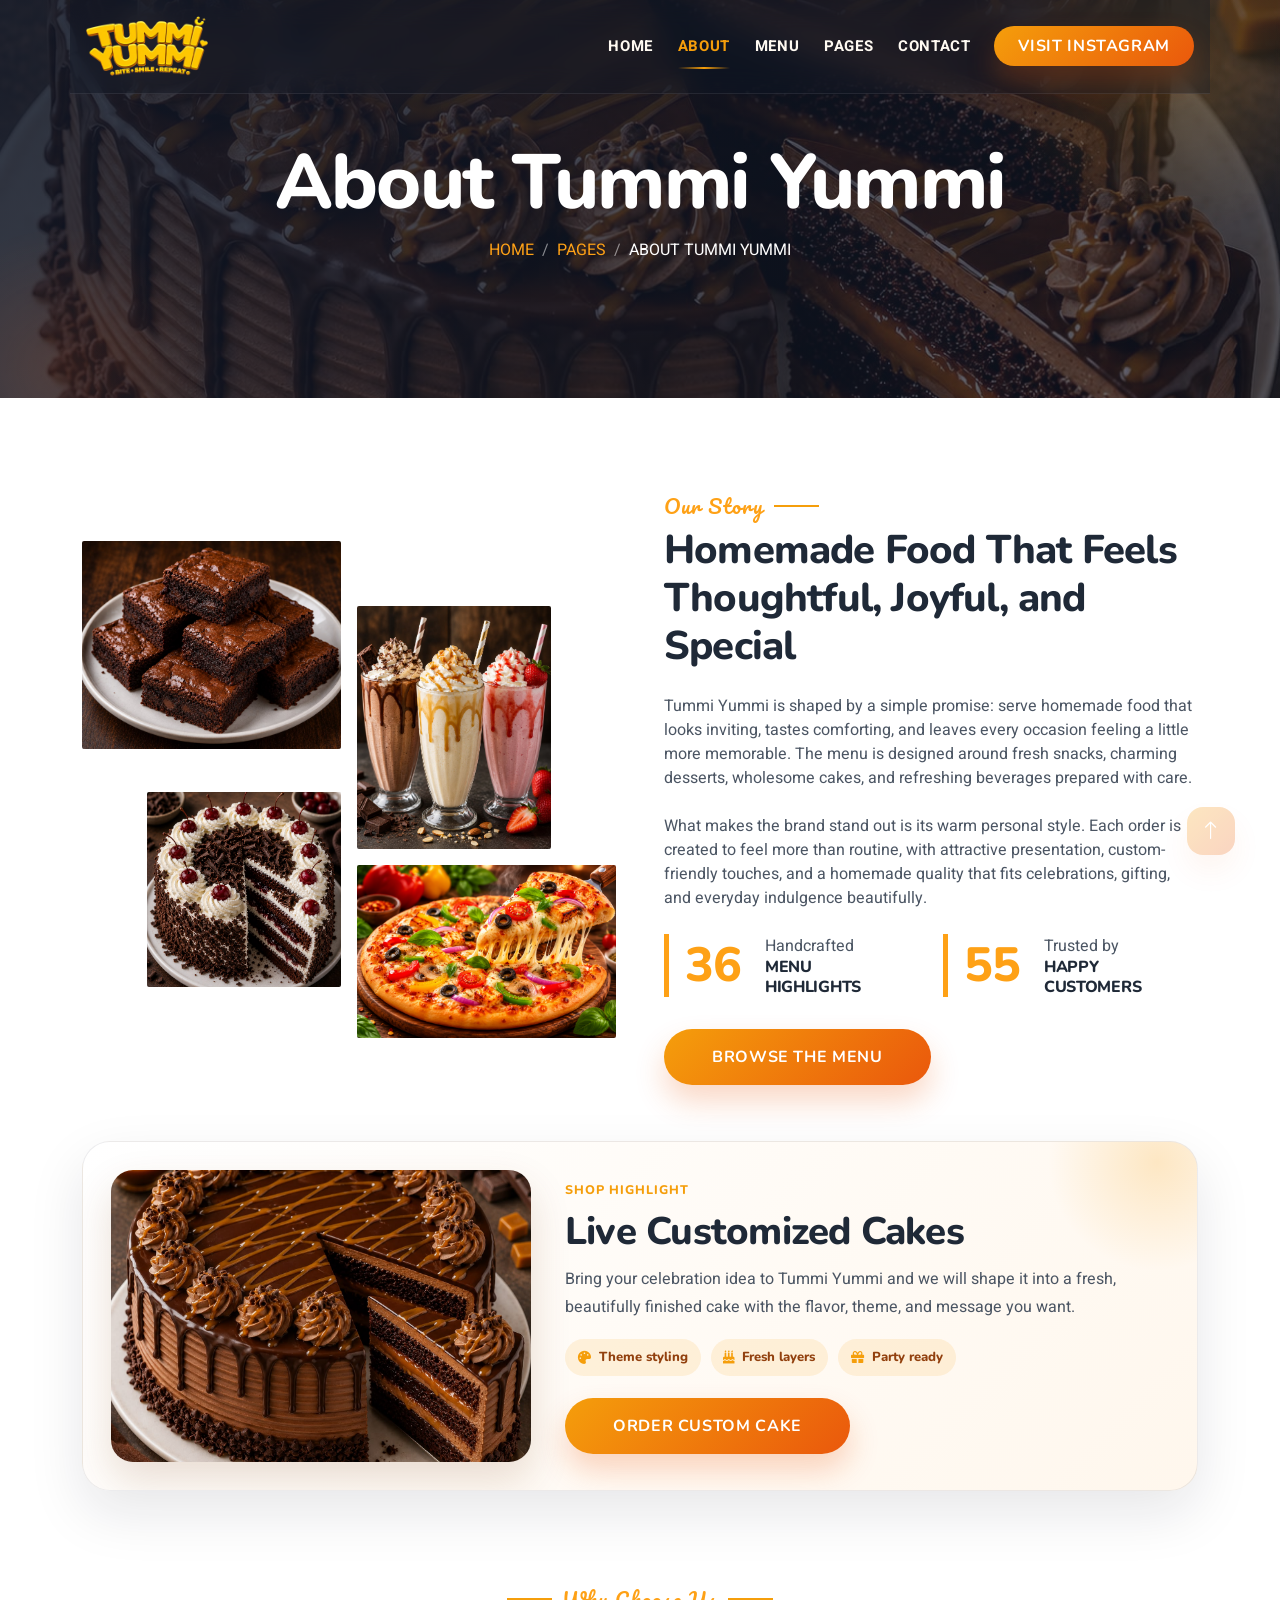
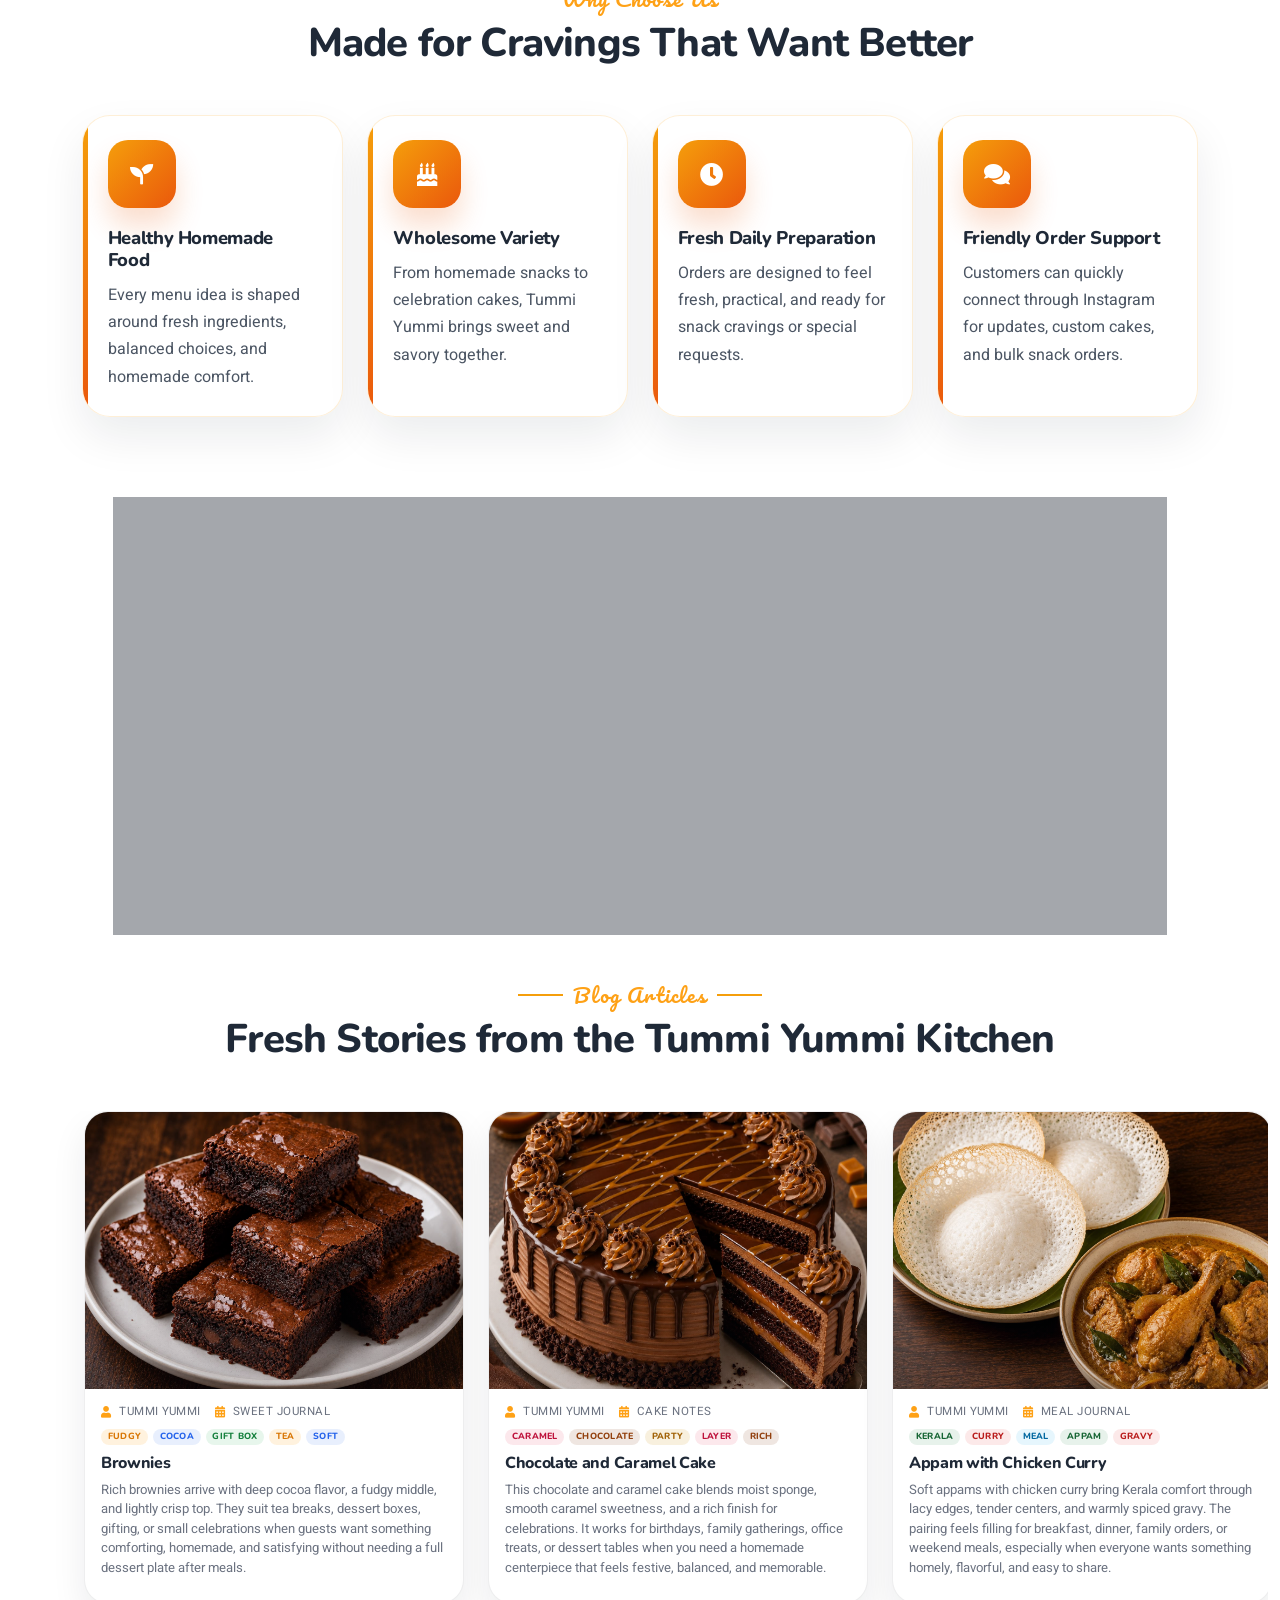
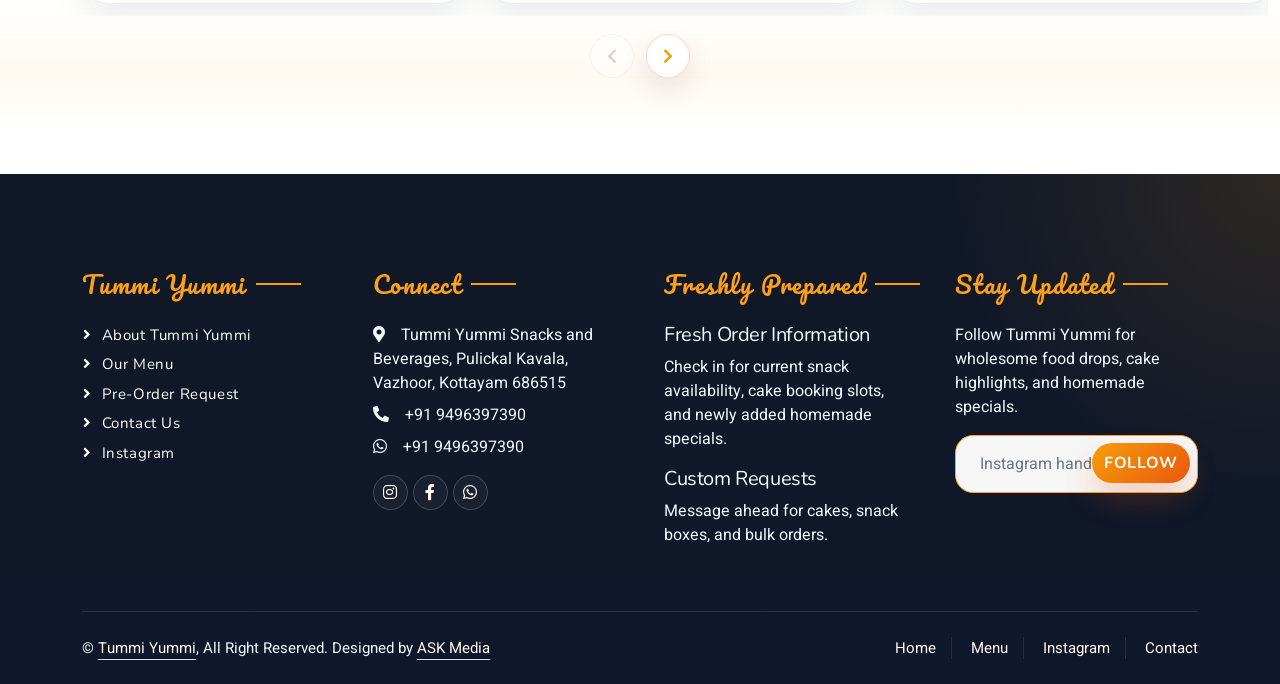
==== commit e8e70d44: "first commitsssyyyyyyyyyyyyyy" ====
--- a/about.html
+++ b/about.html
@@ -154,6 +154,22 @@
                         <a class="btn btn-primary py-3 px-5 mt-2" href="menu.html">Browse the Menu</a>
                     </div>
                 </div>
+                <div class="about-highlight-panel wow fadeInUp" data-wow-delay="0.2s">
+                    <div class="about-highlight-media">
+                        <img src="assets/Chocolate%20and%20Caramel%20Cake.jpeg" alt="Chocolate and caramel custom cake">
+                    </div>
+                    <div class="about-highlight-content">
+                        <span class="about-highlight-kicker">Shop Highlight</span>
+                        <h2>Live Customized Cakes</h2>
+                        <p>Bring your celebration idea to Tummi Yummi and we will shape it into a fresh, beautifully finished cake with the flavor, theme, and message you want.</p>
+                        <div class="about-highlight-points">
+                            <span><i class="fa fa-palette"></i> Theme styling</span>
+                            <span><i class="fa fa-birthday-cake"></i> Fresh layers</span>
+                            <span><i class="fa fa-gift"></i> Party ready</span>
+                        </div>
+                        <a class="btn btn-primary py-3 px-5" href="booking.html">Order Custom Cake</a>
+                    </div>
+                </div>
             </div>
         </div>
         <!-- About End -->
--- a/css/style.css
+++ b/css/style.css
@@ -257,8 +257,8 @@
     position: relative;
     overflow: hidden;
     background:
-        linear-gradient(135deg, rgba(17, 24, 39, .94), rgba(17, 24, 39, .78)),
-        url(../img/bg-hero.jpg);
+        linear-gradient(135deg, rgba(17, 24, 39, .88), rgba(17, 24, 39, .62)),
+        url("../assets/Chocolate%20and%20Caramel%20Cake.jpeg");
     background-position: center center;
     background-repeat: no-repeat;
     background-size: cover;
@@ -316,6 +316,152 @@
     margin-top: -28%;
 }
 
+.about-highlight-panel {
+    position: relative;
+    overflow: hidden;
+    display: grid;
+    grid-template-columns: minmax(260px, 420px) minmax(0, 1fr);
+    gap: 34px;
+    align-items: center;
+    margin-top: 56px;
+    padding: 28px;
+    border: 1px solid rgba(17, 24, 39, .08);
+    border-radius: 28px;
+    background: linear-gradient(135deg, #fff 0%, #fff7ed 100%);
+    box-shadow: 0 22px 55px rgba(17, 24, 39, .10);
+}
+
+.about-highlight-panel::before {
+    position: absolute;
+    content: "";
+    width: 220px;
+    height: 220px;
+    right: -70px;
+    top: -90px;
+    border-radius: 50%;
+    background: radial-gradient(circle, rgba(245, 158, 11, .20), rgba(245, 158, 11, 0) 70%);
+}
+
+.about-highlight-media {
+    position: relative;
+    z-index: 1;
+    overflow: hidden;
+    border-radius: 22px;
+    aspect-ratio: 1.18 / .82;
+    box-shadow: 0 18px 40px rgba(120, 53, 15, .16);
+}
+
+.about-highlight-media img {
+    width: 100%;
+    height: 100%;
+    object-fit: cover;
+}
+
+.about-highlight-content {
+    position: relative;
+    z-index: 1;
+}
+
+.about-highlight-kicker {
+    display: inline-flex;
+    align-items: center;
+    margin-bottom: 10px;
+    color: var(--primary);
+    font-family: 'Nunito', sans-serif;
+    font-size: .78rem;
+    font-weight: 800;
+    letter-spacing: .08em;
+    text-transform: uppercase;
+}
+
+.about-highlight-content h2 {
+    margin-bottom: 12px;
+    color: var(--heading);
+    font-size: clamp(1.8rem, 3vw, 2.45rem);
+    line-height: 1.12;
+}
+
+.about-highlight-content p {
+    max-width: 660px;
+    margin-bottom: 18px;
+    color: var(--text);
+    line-height: 1.75;
+}
+
+.about-highlight-points {
+    display: flex;
+    flex-wrap: wrap;
+    gap: 10px;
+    margin-bottom: 22px;
+}
+
+.about-highlight-points span {
+    display: inline-flex;
+    align-items: center;
+    gap: 8px;
+    padding: .55rem .8rem;
+    border-radius: 999px;
+    color: #92400e;
+    background: rgba(245, 158, 11, .12);
+    font-family: 'Nunito', sans-serif;
+    font-size: .82rem;
+    font-weight: 800;
+}
+
+.about-highlight-points i {
+    color: var(--primary);
+}
+
+.pizza-highlight-panel {
+    grid-template-columns: minmax(0, 1fr) minmax(260px, 420px);
+    margin-top: 0;
+}
+
+.about-highlight-points .highlight-pill-amber {
+    color: #92400e;
+    background: rgba(245, 158, 11, .14);
+}
+
+.about-highlight-points .highlight-pill-amber i {
+    color: #f59e0b;
+}
+
+.about-highlight-points .highlight-pill-rose {
+    color: #9f1239;
+    background: rgba(244, 63, 94, .12);
+}
+
+.about-highlight-points .highlight-pill-rose i {
+    color: #e11d48;
+}
+
+.about-highlight-points .highlight-pill-leaf {
+    color: #166534;
+    background: rgba(34, 197, 94, .12);
+}
+
+.about-highlight-points .highlight-pill-leaf i {
+    color: #16a34a;
+}
+
+.about-highlight-points .highlight-pill-sky {
+    color: #075985;
+    background: rgba(14, 165, 233, .12);
+}
+
+.about-highlight-points .highlight-pill-sky i {
+    color: #0284c7;
+}
+
+.about-highlight-points .highlight-pill-violet {
+    color: #6d28d9;
+    background: rgba(139, 92, 246, .12);
+}
+
+.about-highlight-points .highlight-pill-violet i {
+    color: #7c3aed;
+}
+
 @media (max-width: 991.98px) {
     .hero-header img {
         width: 100%;
@@ -325,6 +471,29 @@
 
     .about-cake-photo {
         margin-top: 0;
+    }
+
+    .about-highlight-panel {
+        grid-template-columns: 1fr;
+        gap: 24px;
+        padding: 22px;
+    }
+}
+
+@media (max-width: 575.98px) {
+    .about-highlight-panel {
+        margin-top: 38px;
+        padding: 18px;
+        border-radius: 20px;
+    }
+
+    .about-highlight-media {
+        border-radius: 16px;
+    }
+
+    .about-highlight-points {
+        display: grid;
+        grid-template-columns: 1fr;
     }
 }
 
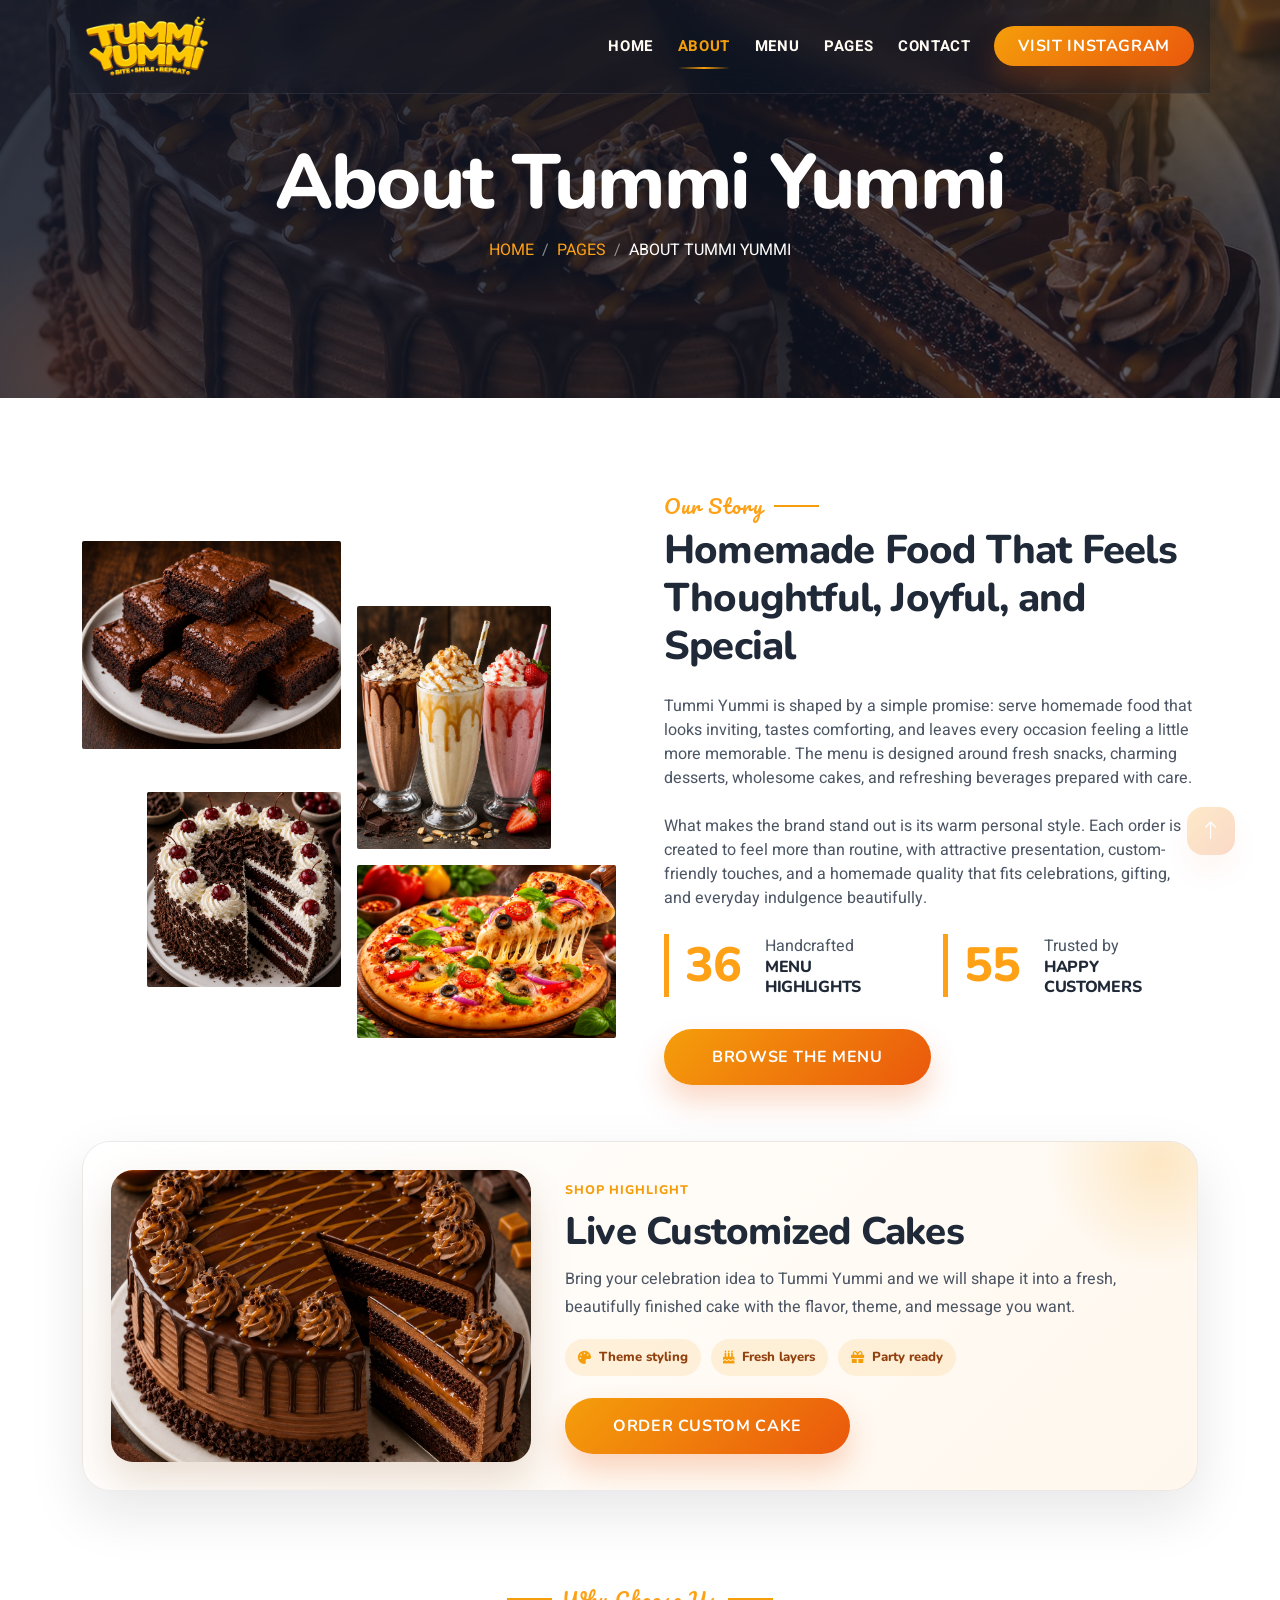
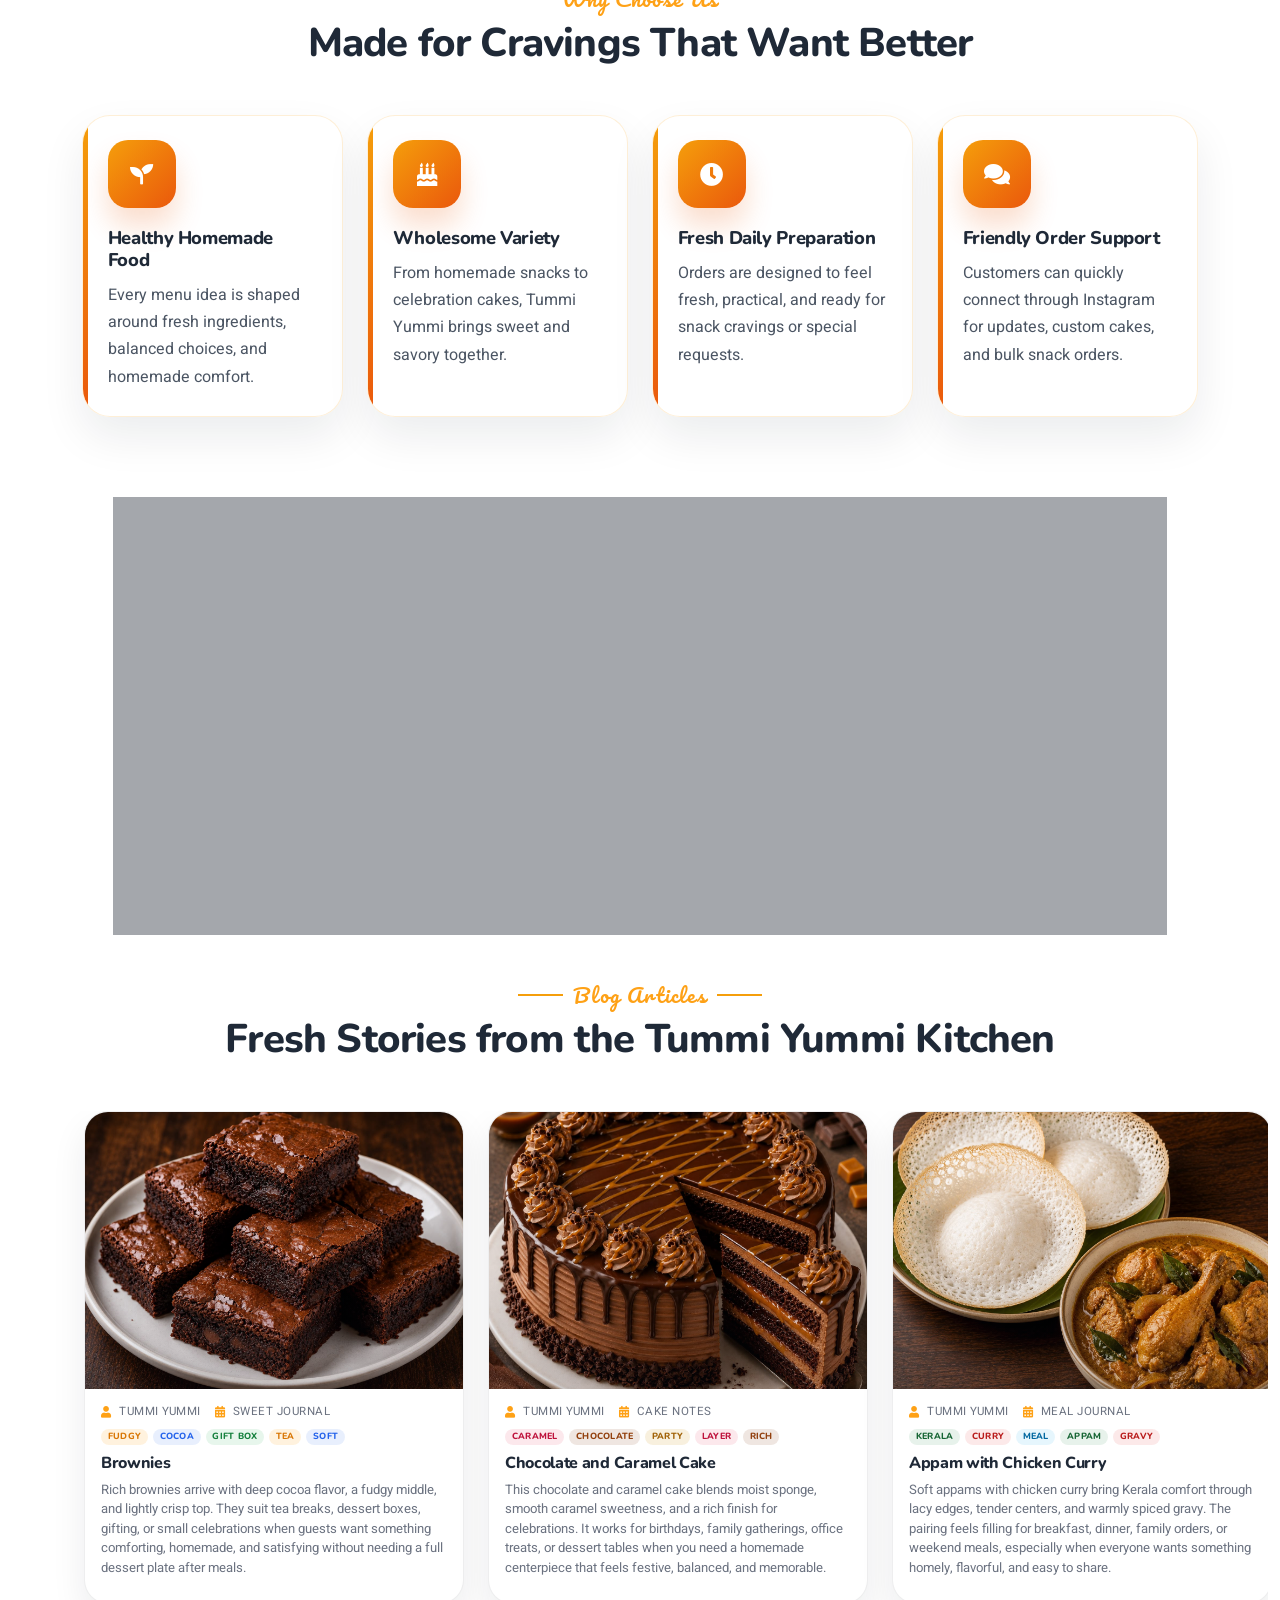
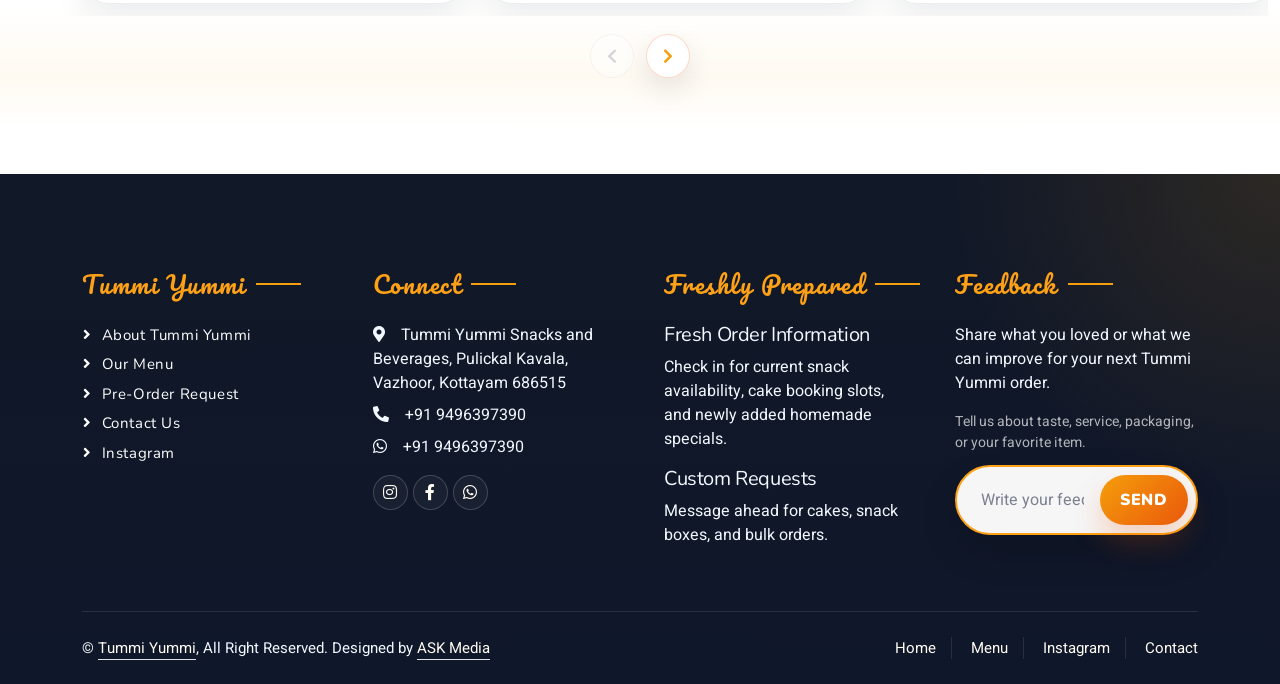
==== commit 5ef300e4: "first commitsssyyyyyyyyyyyyyyy" ====
--- a/about.html
+++ b/about.html
@@ -693,14 +693,18 @@
                         <p>Message ahead for cakes, snack boxes, and bulk orders.</p>
                     </div>
                     <div class="col-lg-3 col-md-6">
-                        <h4 class="section-title ff-secondary text-start text-primary fw-normal mb-4">Stay Updated</h4>
-                        <p>Follow Tummi Yummi for wholesome food drops, cake highlights, and homemade specials.</p>
-                        <div class="position-relative mx-auto" style="max-width: 400px;">
-                            <input class="form-control border-primary w-100 py-3 ps-4 pe-5" type="text"
-                                placeholder="Instagram handle">
-                            <button type="button"
-                                class="btn btn-primary py-2 position-absolute top-0 end-0 mt-2 me-2">Follow</button>
-                        </div>
+                        <h4 class="section-title ff-secondary text-start text-primary fw-normal mb-4">Feedback</h4>
+                        <p>Share what you loved or what we can improve for your next Tummi Yummi order.</p>
+                        <form class="footer-feedback-form" data-whatsapp-number="919496397390">
+                            <small class="footer-feedback-hint">Tell us about taste, service, packaging, or your
+                                favorite item.</small>
+                            <div class="footer-feedback-control">
+                                <input class="form-control border-primary w-100 py-3 ps-4 pe-5" type="text"
+                                    name="feedback" placeholder="Write your feedback here" aria-label="Feedback"
+                                    required>
+                                <button type="submit" class="btn btn-primary py-2">Send</button>
+                            </div>
+                        </form>
                     </div>
                 </div>
             </div>
--- a/css/style.css
+++ b/css/style.css
@@ -2387,11 +2387,11 @@
 .brand-value-card {
     position: relative;
     overflow: hidden;
-    padding: 36px 26px 30px;
+    padding: 44px 26px 30px;
     border: 1px solid var(--border-soft);
     background: linear-gradient(180deg, rgba(255, 255, 255, .98), rgba(255, 246, 231, .92));
     box-shadow: var(--shadow-soft);
-    border-radius: 28px !important;
+    border-radius: 56px 56px 28px 28px !important;
     transition: .4s ease;
 }
 
@@ -2416,13 +2416,19 @@
     display: flex;
     align-items: center;
     justify-content: center;
-    width: 88px;
-    height: 88px;
-    color: #fff;
-    font-size: 2.1rem;
+    width: 94px;
+    height: 94px;
+    color: var(--primary-dark);
+    font-size: 2.05rem;
     border-radius: 50%;
-    background: linear-gradient(135deg, var(--primary), var(--accent));
-    box-shadow: 0 18px 35px rgba(245, 158, 11, .28);
+    background: #fff;
+    border: 1px solid rgba(245, 158, 11, .22);
+    box-shadow: 0 20px 36px rgba(245, 158, 11, .18), inset 0 0 0 12px rgba(245, 158, 11, .08);
+}
+
+.brand-value-icon i {
+    position: relative;
+    z-index: 1;
 }
 
 .brand-value-card h5 {
@@ -2505,6 +2511,47 @@
     letter-spacing: 1px;
     box-shadow: none;
     color: #fff;
+}
+
+.footer-feedback-form {
+    max-width: 400px;
+}
+
+.footer-feedback-control {
+    position: relative;
+}
+
+.footer-feedback-control .form-control {
+    min-height: 70px;
+    padding-right: 112px !important;
+    border-width: 2px;
+    border-radius: 999px;
+    color: var(--heading);
+    box-shadow: 0 18px 36px rgba(0, 0, 0, .16);
+}
+
+.footer-feedback-control .form-control::placeholder {
+    color: #7b8190;
+}
+
+.footer-feedback-control .btn {
+    position: absolute;
+    top: 10px;
+    right: 10px;
+    min-width: 88px;
+    min-height: 50px;
+    border-radius: 999px;
+    font-family: 'Nunito', sans-serif;
+    font-weight: 900;
+    letter-spacing: .04em;
+    text-transform: uppercase;
+}
+
+.footer-feedback-hint {
+    display: block;
+    margin-bottom: 12px;
+    color: rgba(255, 255, 255, .68);
+    line-height: 1.5;
 }
 
 .footer .copyright {
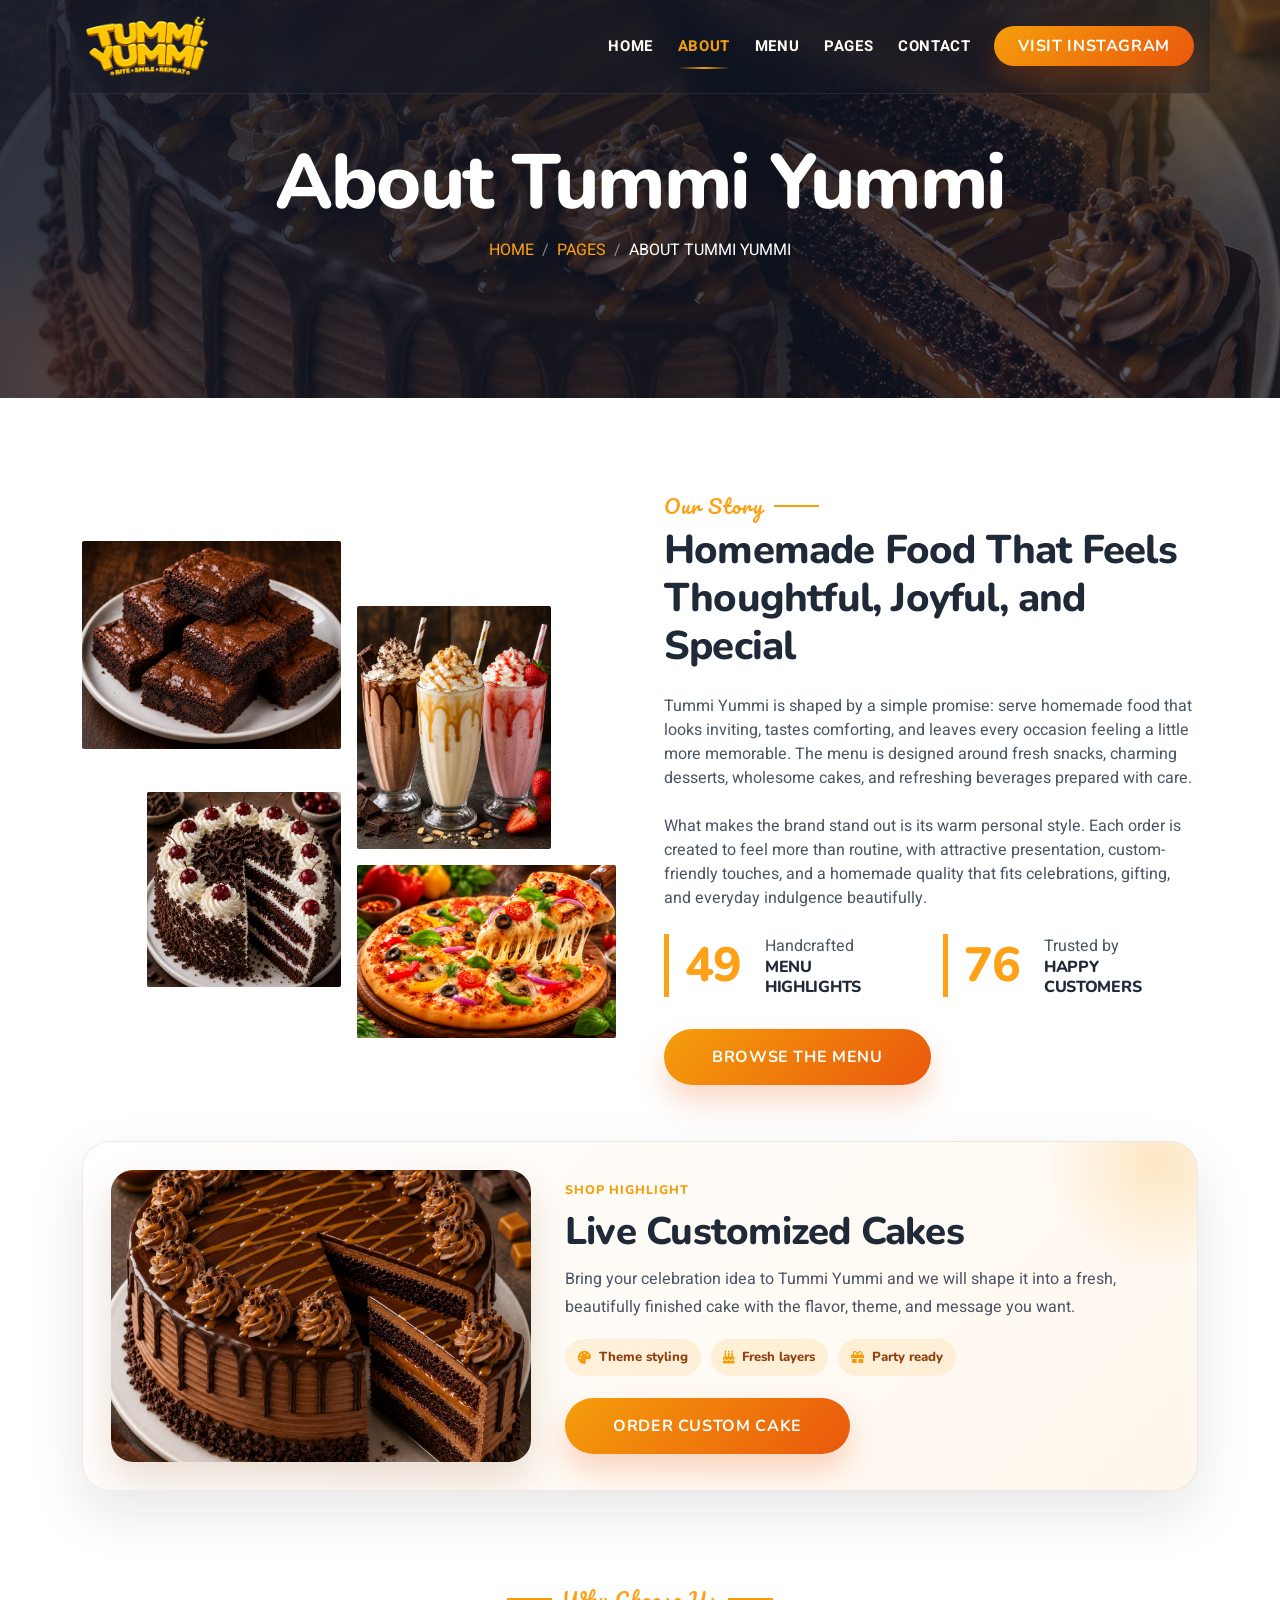
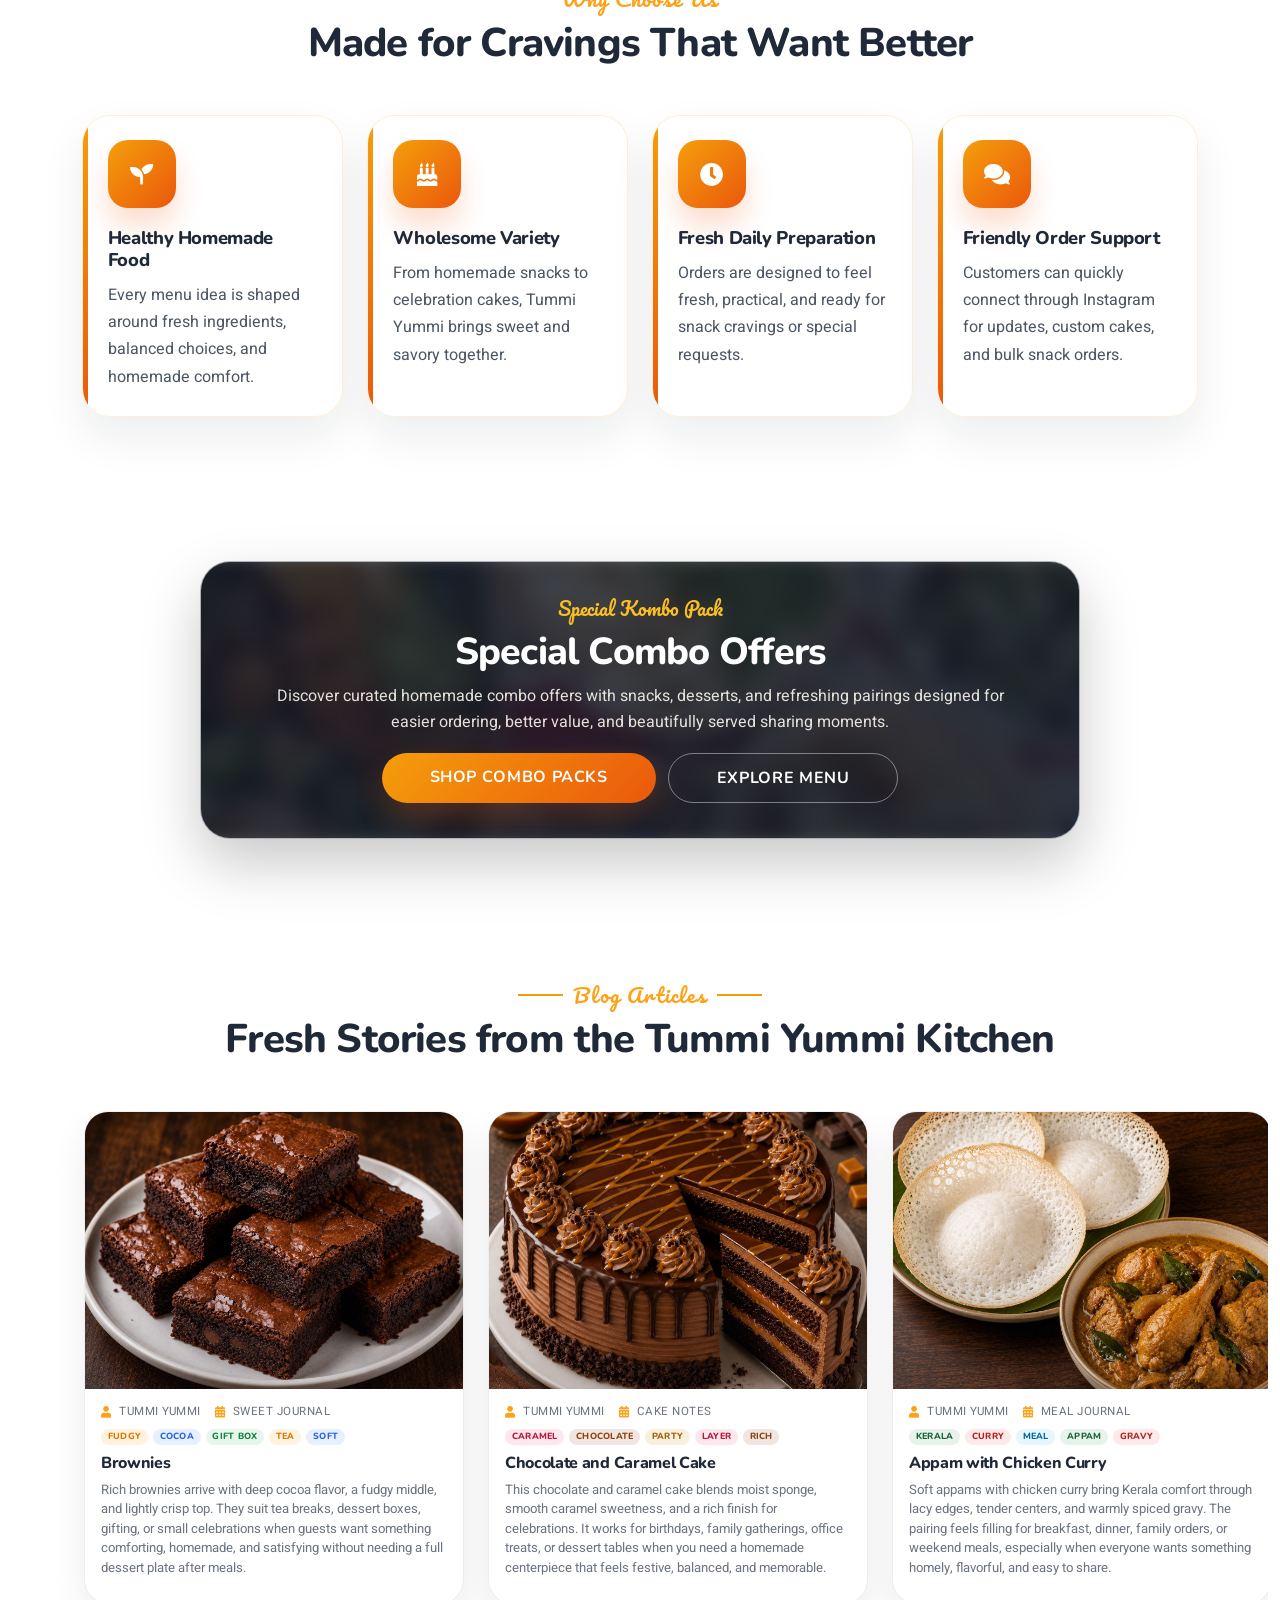
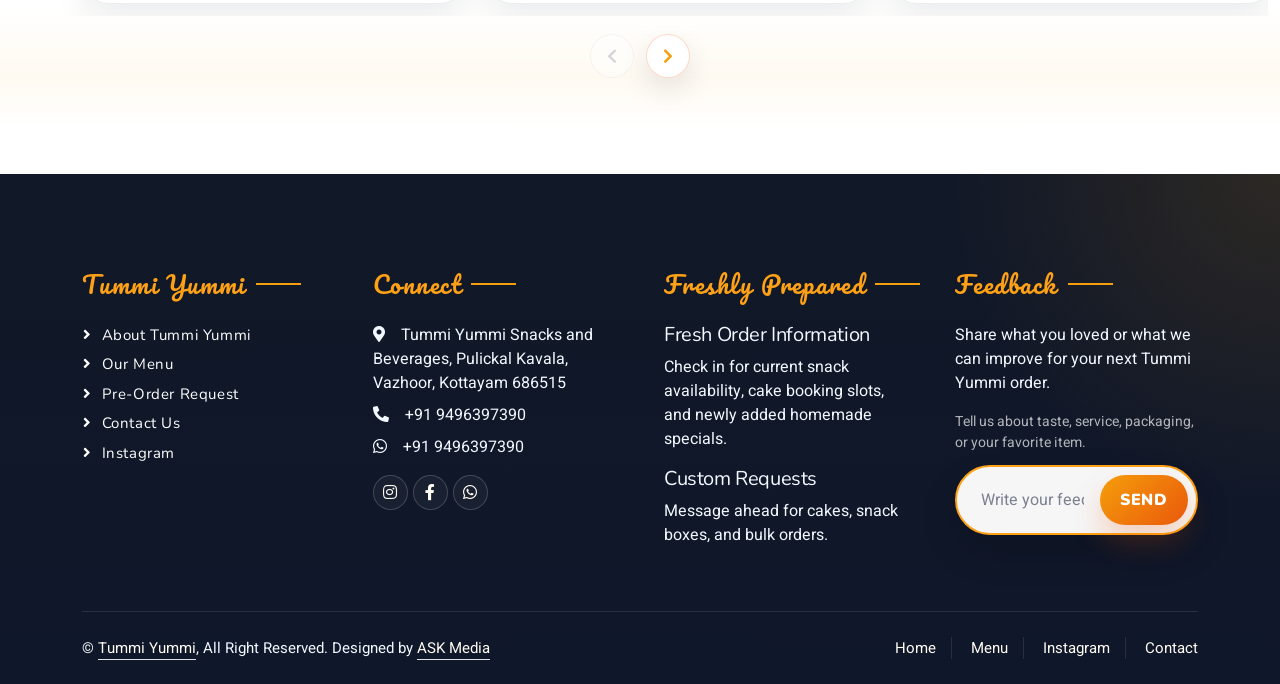
==== commit 45fbef3a: "first committyyyyyyyyyy" ====
--- a/about.html
+++ b/about.html
@@ -12,7 +12,7 @@
         name="description">
 
     <!-- Favicon -->
-    <link href="img/favicon.ico" rel="icon">
+    <link href="assets/Logo.png" rel="icon">
 
     <!-- Google Web Fonts -->
     <link rel="preconnect" href="https://fonts.googleapis.com">
--- a/css/style.css
+++ b/css/style.css
@@ -413,6 +413,10 @@
 }
 
 .pizza-highlight-panel {
+    margin-top: 0;
+}
+
+.burger-highlight-panel {
     grid-template-columns: minmax(0, 1fr) minmax(260px, 420px);
     margin-top: 0;
 }
@@ -720,11 +724,11 @@
 
 .mobile-menu-filter {
     position: fixed;
-    top: max(86px, min(42vh, calc(100vh - 430px)));
+    top: max(86px, min(42vh, calc(100vh - 482px)));
     right: 8px;
     z-index: 1045;
     width: 390px;
-    height: 430px;
+    height: 482px;
     touch-action: none;
     user-select: none;
     pointer-events: none;
@@ -794,21 +798,26 @@
 
 .mobile-menu-filter-btn:nth-child(5) {
     top: 208px;
-    right: 136px;
+    right: 150px;
 }
 
 .mobile-menu-filter-btn:nth-child(6) {
     top: 260px;
-    right: 116px;
+    right: 136px;
 }
 
 .mobile-menu-filter-btn:nth-child(7) {
     top: 312px;
-    right: 96px;
+    right: 116px;
 }
 
 .mobile-menu-filter-btn:nth-child(8) {
     top: 364px;
+    right: 96px;
+}
+
+.mobile-menu-filter-btn:nth-child(9) {
+    top: 416px;
     right: 86px;
     width: 252px;
 }
@@ -931,24 +940,25 @@
 }
 
 .mobile-menu-filter.is-left .mobile-menu-filter-btn:nth-child(2),
+.mobile-menu-filter.is-left .mobile-menu-filter-btn:nth-child(7) {
+    left: 116px;
+}
+
+.mobile-menu-filter.is-left .mobile-menu-filter-btn:nth-child(3),
 .mobile-menu-filter.is-left .mobile-menu-filter-btn:nth-child(6) {
-    left: 116px;
-}
-
-.mobile-menu-filter.is-left .mobile-menu-filter-btn:nth-child(3),
+    left: 136px;
+}
+
+.mobile-menu-filter.is-left .mobile-menu-filter-btn:nth-child(4),
 .mobile-menu-filter.is-left .mobile-menu-filter-btn:nth-child(5) {
-    left: 136px;
-}
-
-.mobile-menu-filter.is-left .mobile-menu-filter-btn:nth-child(4) {
     left: 150px;
 }
 
-.mobile-menu-filter.is-left .mobile-menu-filter-btn:nth-child(7) {
+.mobile-menu-filter.is-left .mobile-menu-filter-btn:nth-child(8) {
     left: 96px;
 }
 
-.mobile-menu-filter.is-left .mobile-menu-filter-btn:nth-child(8) {
+.mobile-menu-filter.is-left .mobile-menu-filter-btn:nth-child(9) {
     left: 86px;
 }
 
@@ -2820,8 +2830,8 @@
     .mobile-menu-filter {
         display: block;
         width: 308px;
-        height: 360px;
-        top: max(86px, min(42vh, calc(100vh - 360px)));
+        height: 404px;
+        top: max(86px, min(42vh, calc(100vh - 404px)));
         right: 10px;
     }
 
@@ -2856,21 +2866,26 @@
 
     .mobile-menu-filter-btn:nth-child(5) {
         top: 176px;
-        right: 94px;
+        right: 104px;
     }
 
     .mobile-menu-filter-btn:nth-child(6) {
         top: 220px;
-        right: 82px;
+        right: 94px;
     }
 
     .mobile-menu-filter-btn:nth-child(7) {
         top: 264px;
-        right: 70px;
+        right: 82px;
     }
 
     .mobile-menu-filter-btn:nth-child(8) {
         top: 308px;
+        right: 70px;
+    }
+
+    .mobile-menu-filter-btn:nth-child(9) {
+        top: 352px;
         right: 62px;
         width: min(212px, calc(100vw - 94px));
     }
@@ -2914,24 +2929,25 @@
     }
 
     .mobile-menu-filter.is-left .mobile-menu-filter-btn:nth-child(2),
+    .mobile-menu-filter.is-left .mobile-menu-filter-btn:nth-child(7) {
+        left: 82px;
+    }
+
+    .mobile-menu-filter.is-left .mobile-menu-filter-btn:nth-child(3),
     .mobile-menu-filter.is-left .mobile-menu-filter-btn:nth-child(6) {
-        left: 82px;
-    }
-
-    .mobile-menu-filter.is-left .mobile-menu-filter-btn:nth-child(3),
+        left: 94px;
+    }
+
+    .mobile-menu-filter.is-left .mobile-menu-filter-btn:nth-child(4),
     .mobile-menu-filter.is-left .mobile-menu-filter-btn:nth-child(5) {
-        left: 94px;
-    }
-
-    .mobile-menu-filter.is-left .mobile-menu-filter-btn:nth-child(4) {
         left: 104px;
     }
 
-    .mobile-menu-filter.is-left .mobile-menu-filter-btn:nth-child(7) {
+    .mobile-menu-filter.is-left .mobile-menu-filter-btn:nth-child(8) {
         left: 70px;
     }
 
-    .mobile-menu-filter.is-left .mobile-menu-filter-btn:nth-child(8) {
+    .mobile-menu-filter.is-left .mobile-menu-filter-btn:nth-child(9) {
         left: 62px;
     }
 
